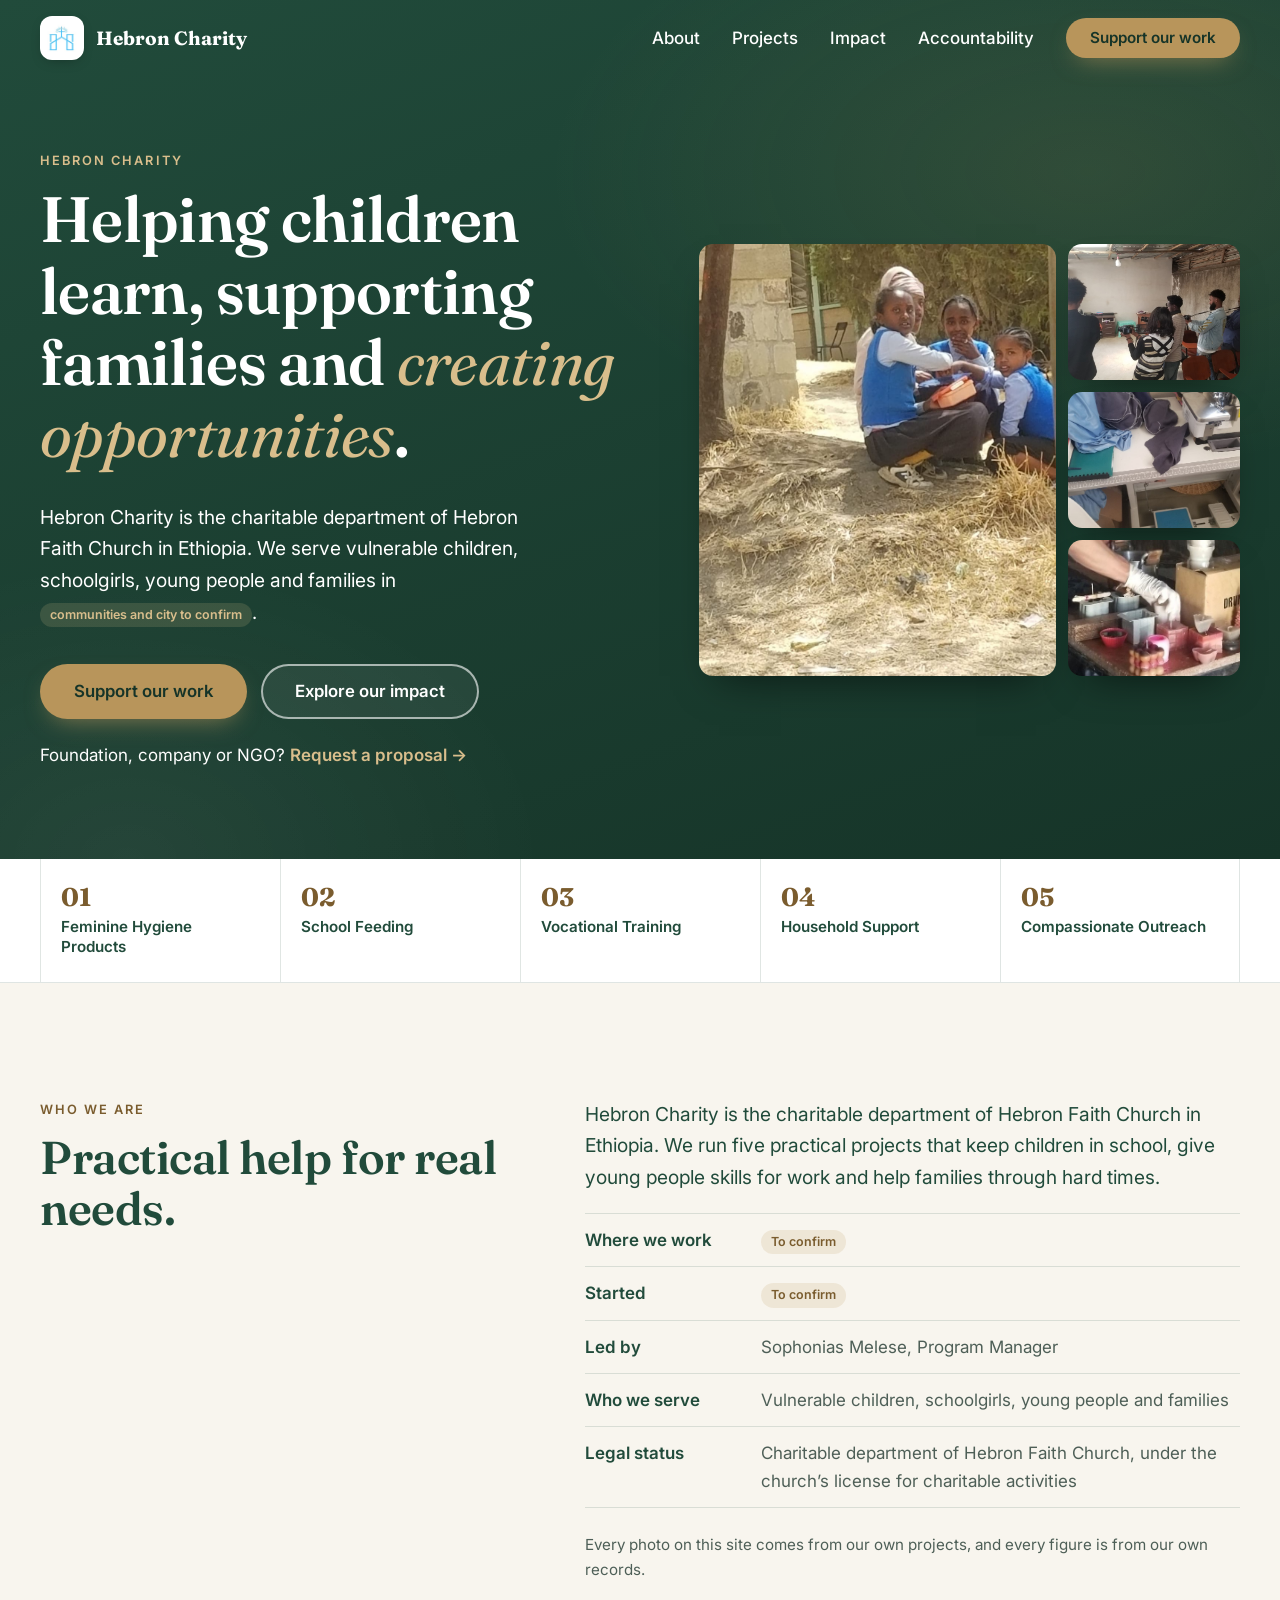
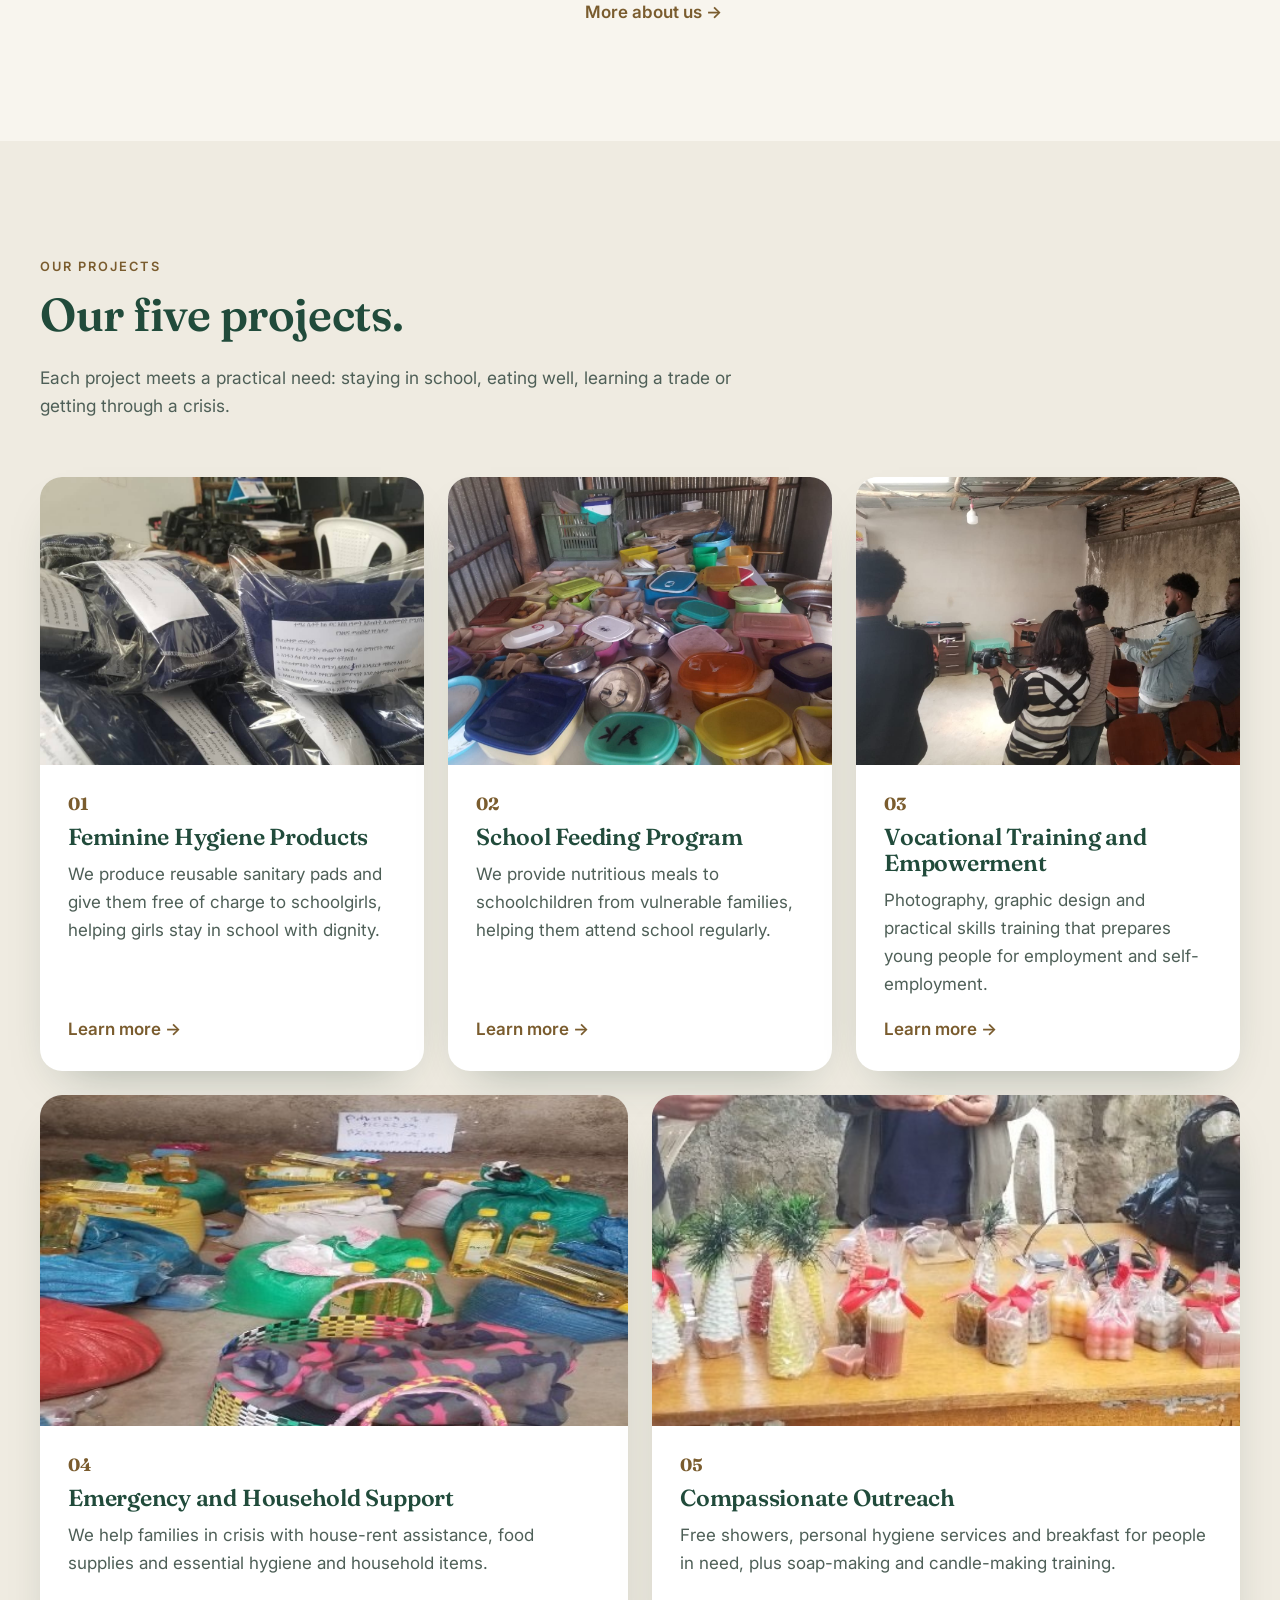
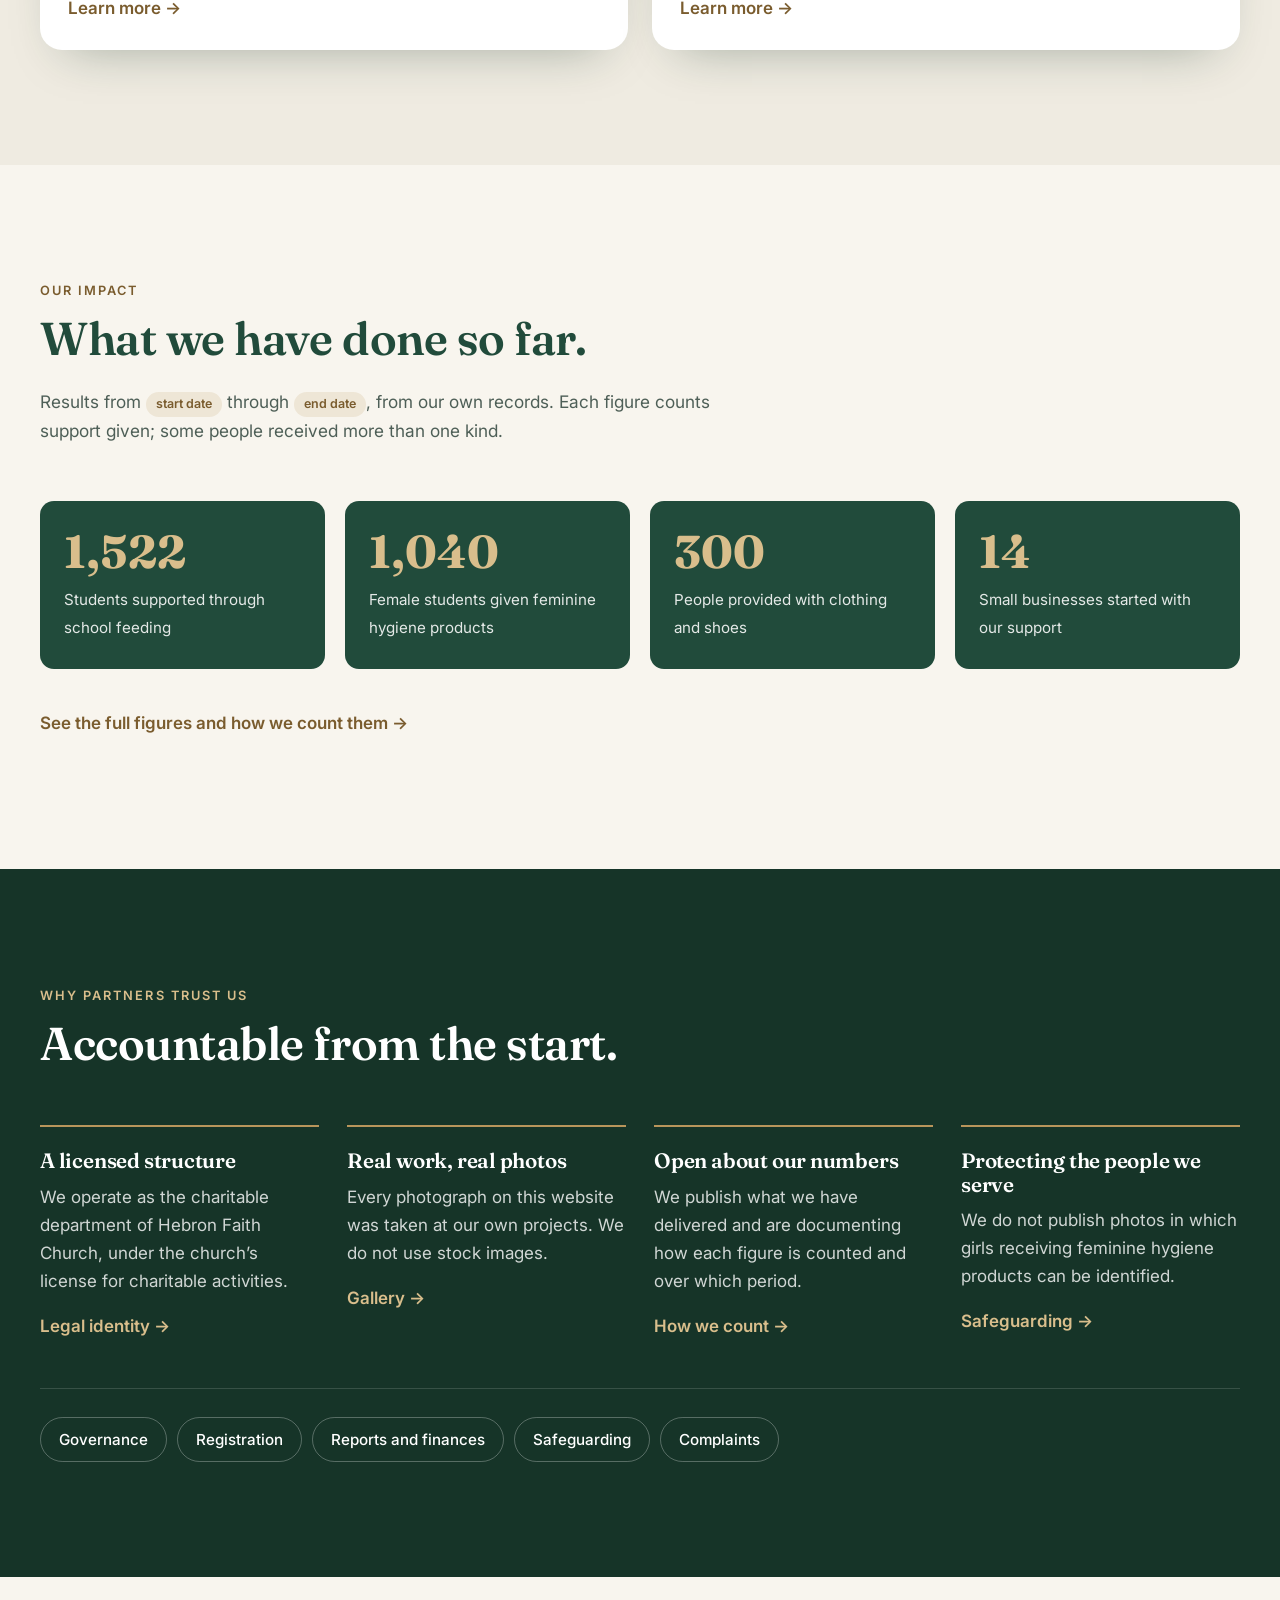
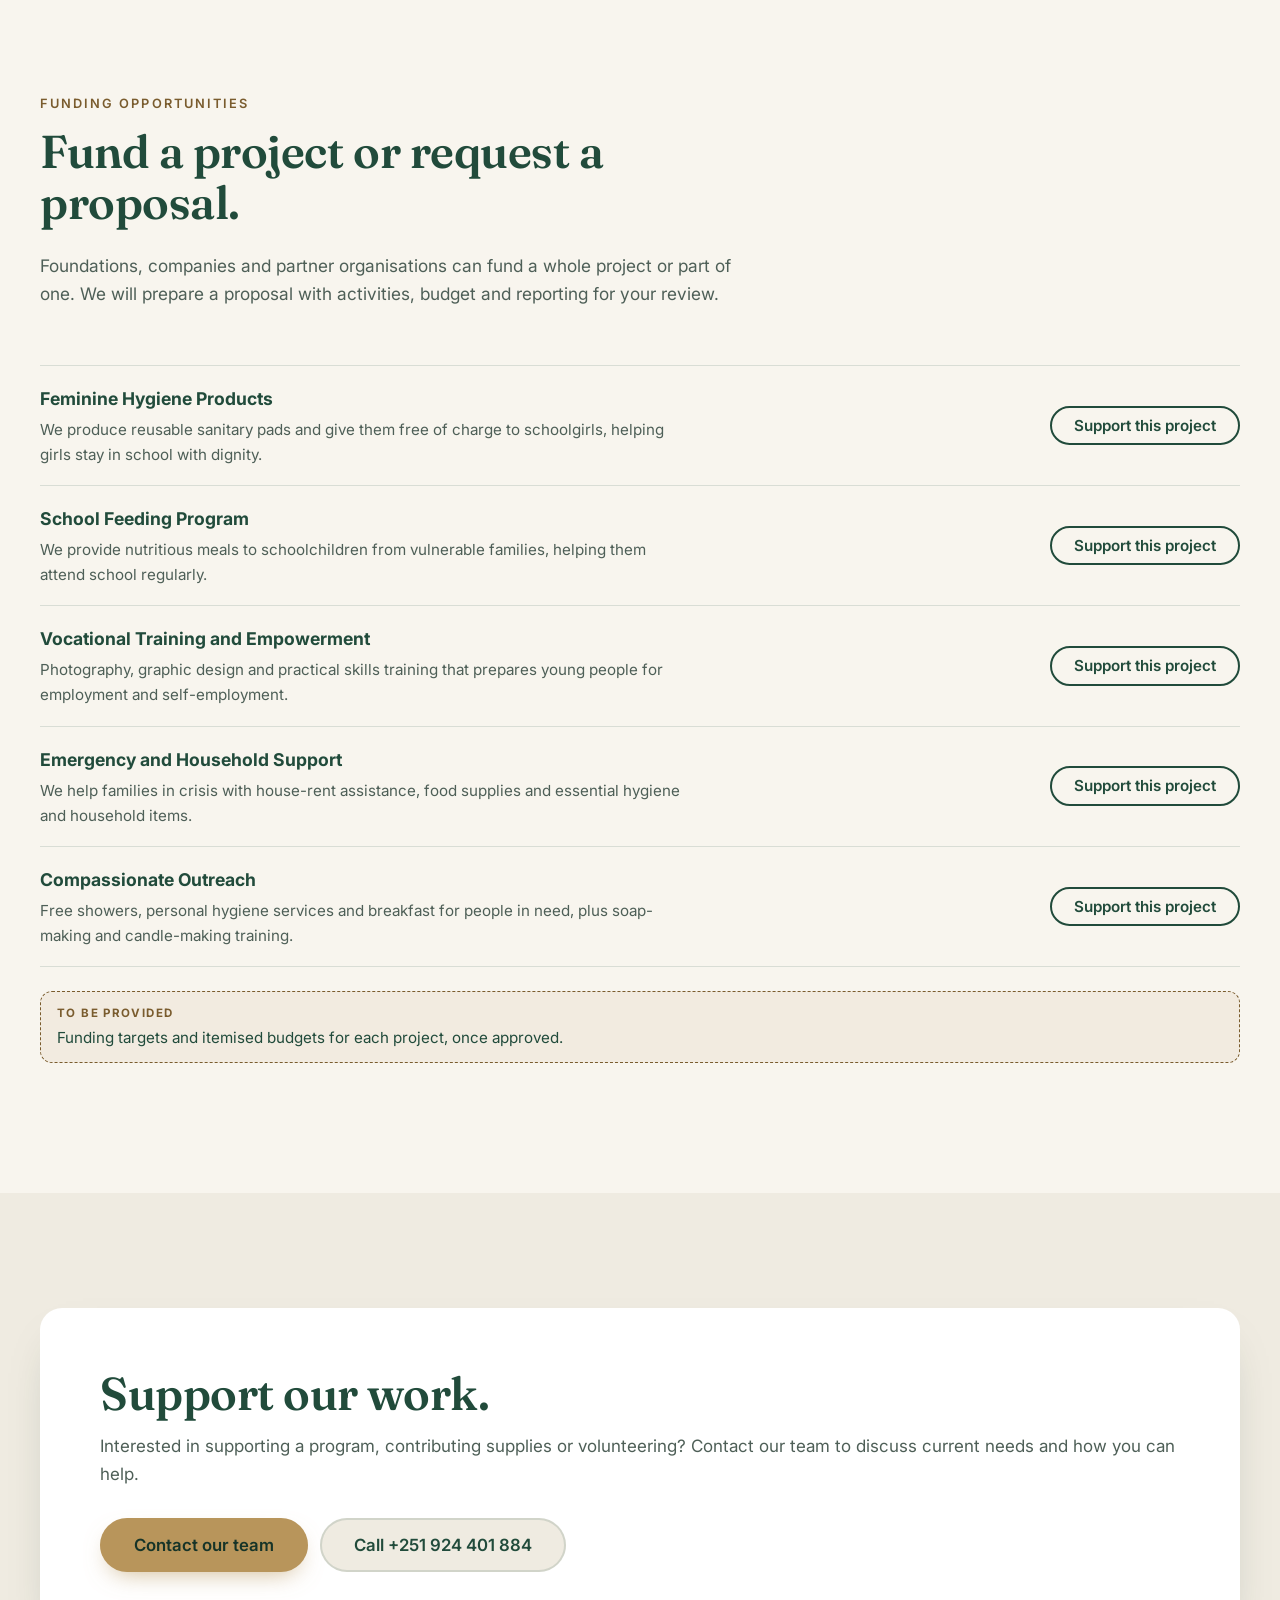
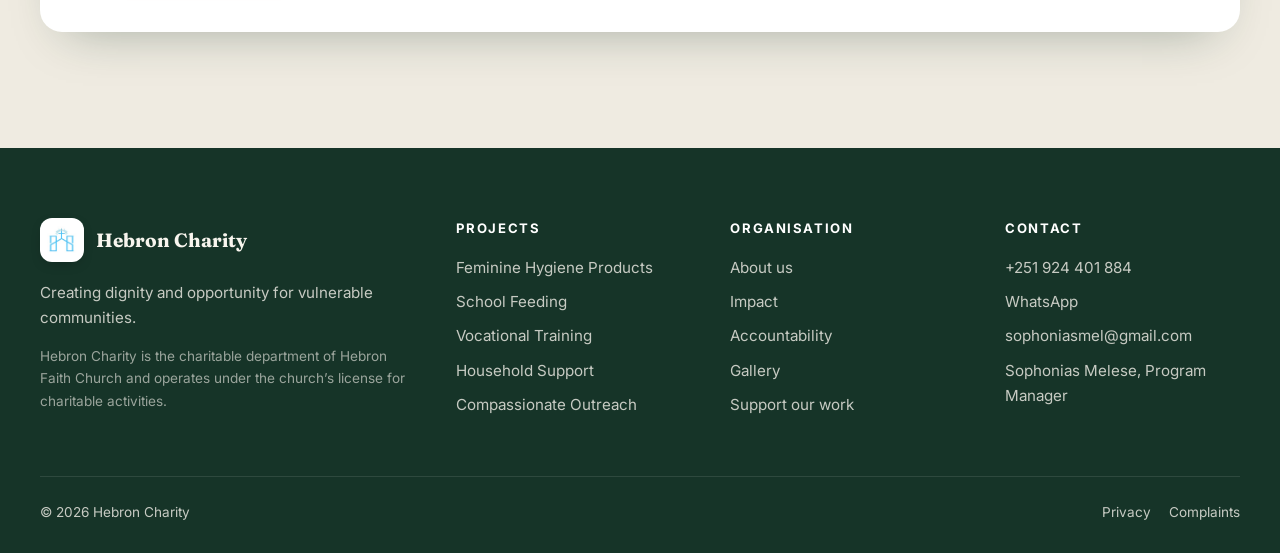
==== index.html @ dfcc63c2 "Apply reviewer feedback: support contact, clearer impact, project needs - Replace Donate with a "Sup" ====
<!doctype html>
<html lang="en">
<head>
  <meta charset="utf-8">
  <meta name="viewport" content="width=device-width, initial-scale=1">
  <title>Hebron Charity</title>
  <meta name="description" content="Hebron Charity creates dignity and opportunity for vulnerable children, schoolgirls, young people and families through feminine hygiene products, school feeding, vocational training and community support.">
  <link rel="canonical" href="https://www.hebcharty.com/">
  <meta name="theme-color" content="#214B3B">

  <meta property="og:type" content="website">
  <meta property="og:site_name" content="Hebron Charity">
  <meta property="og:title" content="Hebron Charity">
  <meta property="og:description" content="Hebron Charity creates dignity and opportunity for vulnerable children, schoolgirls, young people and families through feminine hygiene products, school feeding, vocational training and community support.">
  <meta property="og:url" content="https://www.hebcharty.com/">
  <meta property="og:image" content="https://www.hebcharty.com/images/p2-lunchboxes.jpg">
  <meta name="twitter:card" content="summary_large_image">

  <link rel="icon" href="/images/logo.png" type="image/png">
  <link rel="preconnect" href="https://fonts.googleapis.com">
  <link rel="preconnect" href="https://fonts.gstatic.com" crossorigin>
  <link href="https://fonts.googleapis.com/css2?family=Fraunces:ital,opsz,wght@0,9..144,400;0,9..144,600;0,9..144,700;1,9..144,400&family=Inter:wght@400;500;600;700&display=swap" rel="stylesheet">
  <link rel="stylesheet" href="/styles.css">
  <script type="application/ld+json">
{
  "@context": "https://schema.org",
  "@type": "NGO",
  "name": "Hebron Charity",
  "url": "https://www.hebcharty.com/",
  "logo": "https://www.hebcharty.com/images/logo.png",
  "telephone": "+251924401884",
  "parentOrganization": {
    "@type": "Organization",
    "name": "Hebron Faith Church"
  }
}
  </script>
</head>
<body>
  <a class="skip-link" href="#main">Skip to content</a>

  <!-- ============ HEADER ============ -->
  <header class="site-header" id="top">
    <div class="container nav">
      <a href="/" class="brand" aria-label="Hebron Charity home">
        <span class="brand-logo"><img src="/images/logo.png" alt="" width="30" height="28"></span>
        <span class="brand-text">Hebron Charity</span>
      </a>
      <button class="nav-toggle" aria-expanded="false" aria-controls="nav-menu" aria-label="Open menu">
        <span></span><span></span><span></span>
      </button>
      <nav id="nav-menu" class="nav-menu" aria-label="Main">
        <a href="/about">About</a>
        <a href="/#programs">Projects</a>
        <a href="/impact">Impact</a>
        <a href="/accountability">Accountability</a>
        <a href="/partner" class="btn btn-accent btn-sm">Support our work</a>
      </nav>
    </div>
  </header>

  <main id="main">
    <!-- ============ HERO ============ -->
    <section class="hero">
      <div class="container hero-grid">
        <div class="hero-text">
          <p class="eyebrow reveal">Hebron Charity</p>
          <h1 class="reveal">Helping children learn, supporting families and <em>creating opportunities</em>.</h1>
          <p class="hero-lead reveal">Hebron Charity is the charitable department of Hebron Faith Church in Ethiopia. We serve vulnerable children, schoolgirls, young people and families in <span class="tbc">communities and city to confirm</span>.</p>
          <div class="hero-actions reveal">
            <a href="/partner" class="btn btn-accent btn-lg">Support our work</a>
            <a href="/impact" class="btn btn-ghost btn-lg">Explore our impact</a>
          </div>
          <p class="hero-sub reveal">Foundation, company or NGO? <a href="/partner?type=proposal#inquiry">Request a proposal →</a></p>
        </div>
        <div class="hero-mosaic reveal">
          <img width="960" height="1280" src="/images/p2-eating-outside.jpg" alt="Schoolgirls eating their school-feeding lunch together outside" class="m1" fetchpriority="high">
          <img width="1280" height="960" src="/images/p3-camera-class.jpg" alt="Trainees in a photography class" class="m2">
          <img width="960" height="1280" src="/images/p1-sewing.jpg" alt="Reusable sanitary pads being sewn on an overlock machine" class="m3">
          <img width="386" height="479" src="/images/p5-candles.jpg" alt="Candle-making training at the outreach project" class="m4">
        </div>
      </div>
    </section>

    <!-- ============ AT A GLANCE ============ -->
    <nav class="glance" aria-label="Projects at a glance">
      <div class="container glance-grid">
        <a href="/projects/feminine-hygiene-products" class="reveal"><b>01</b><span>Feminine Hygiene Products</span></a>
        <a href="/projects/school-feeding" class="reveal"><b>02</b><span>School Feeding</span></a>
        <a href="/projects/vocational-training" class="reveal"><b>03</b><span>Vocational Training</span></a>
        <a href="/projects/household-support" class="reveal"><b>04</b><span>Household Support</span></a>
        <a href="/projects/community-outreach" class="reveal"><b>05</b><span>Compassionate Outreach</span></a>
      </div>
    </nav>

    <!-- ============ INTRO ============ -->
    <section class="section">
      <div class="container intro-grid">
        <div class="reveal">
          <p class="eyebrow">Who we are</p>
          <h2>Practical help for real needs.</h2>
        </div>
        <div class="reveal">
          <p class="lead">Hebron Charity is the charitable department of Hebron Faith Church in Ethiopia. We run five practical projects that keep children in school, give young people skills for work and help families through hard times.</p>
          <dl class="facts">
            <div><dt>Where we work</dt><dd><span class="tbc">To confirm</span></dd></div>
            <div><dt>Started</dt><dd><span class="tbc">To confirm</span></dd></div>
            <div><dt>Led by</dt><dd>Sophonias Melese, Program Manager</dd></div>
            <div><dt>Who we serve</dt><dd>Vulnerable children, schoolgirls, young people and families</dd></div>
            <div><dt>Legal status</dt><dd>Charitable department of Hebron Faith Church, under the church’s license for charitable activities</dd></div>
          </dl>
          <p class="note">Every photo on this site comes from our own projects, and every figure is from our own records.</p>
          <a class="text-link" href="/about">More about us →</a>
        </div>
      </div>
    </section>

    <!-- ============ PROGRAMS ============ -->
    <section id="programs" class="section section-tint">
      <div class="container">
        <div class="section-head reveal">
          <p class="eyebrow">Our projects</p>
          <h2>Our five projects.</h2>
          <p>Each project meets a practical need: staying in school, eating well, learning a trade or getting through a crisis.</p>
        </div>
        <div class="program-grid">
          <article class="program-card reveal">
            <a href="/projects/feminine-hygiene-products" class="program-media"><img width="1008" height="756" decoding="async" src="/images/p1-packs-closeup.jpg" alt="Packed reusable pads with instructions in Amharic" loading="lazy"></a>
            <div class="program-body">
              <span class="program-num">01</span>
              <h3><a href="/projects/feminine-hygiene-products">Feminine Hygiene Products</a></h3>
              <p>We produce reusable sanitary pads and give them free of charge to schoolgirls, helping girls stay in school with dignity.</p>
              <a class="text-link" href="/projects/feminine-hygiene-products">Learn more<span class="sr-only"> about Feminine Hygiene Products</span> →</a>
            </div>
          </article>
          <article class="program-card reveal">
            <a href="/projects/school-feeding" class="program-media"><img width="1280" height="960" decoding="async" src="/images/p2-lunchboxes.jpg" alt="Lunch boxes filled with injera ready for schoolchildren" loading="lazy"></a>
            <div class="program-body">
              <span class="program-num">02</span>
              <h3><a href="/projects/school-feeding">School Feeding Program</a></h3>
              <p>We provide nutritious meals to schoolchildren from vulnerable families, helping them attend school regularly.</p>
              <a class="text-link" href="/projects/school-feeding">Learn more<span class="sr-only"> about School Feeding Program</span> →</a>
            </div>
          </article>
          <article class="program-card reveal">
            <a href="/projects/vocational-training" class="program-media"><img width="1280" height="960" decoding="async" src="/images/p3-camera-class.jpg" alt="Trainees practising with cameras in a photography class" loading="lazy"></a>
            <div class="program-body">
              <span class="program-num">03</span>
              <h3><a href="/projects/vocational-training">Vocational Training and Empowerment</a></h3>
              <p>Photography, graphic design and practical skills training that prepares young people for employment and self-employment.</p>
              <a class="text-link" href="/projects/vocational-training">Learn more<span class="sr-only"> about Vocational Training and Empowerment</span> →</a>
            </div>
          </article>
          <article class="program-card reveal">
            <a href="/projects/household-support" class="program-media"><img width="568" height="531" decoding="async" src="/images/p4-supplies.jpg" alt="Food and household supplies laid out for families" loading="lazy"></a>
            <div class="program-body">
              <span class="program-num">04</span>
              <h3><a href="/projects/household-support">Emergency and Household Support</a></h3>
              <p>We help families in crisis with house-rent assistance, food supplies and essential hygiene and household items.</p>
              <a class="text-link" href="/projects/household-support">Learn more<span class="sr-only"> about Emergency and Household Support</span> →</a>
            </div>
          </article>
          <article class="program-card reveal">
            <a href="/projects/community-outreach" class="program-media"><img width="797" height="267" decoding="async" src="/images/p5-products.jpg" alt="Handmade soaps and candles made by trainees" loading="lazy"></a>
            <div class="program-body">
              <span class="program-num">05</span>
              <h3><a href="/projects/community-outreach">Compassionate Outreach</a></h3>
              <p>Free showers, personal hygiene services and breakfast for people in need, plus soap-making and candle-making training.</p>
              <a class="text-link" href="/projects/community-outreach">Learn more<span class="sr-only"> about Compassionate Outreach</span> →</a>
            </div>
          </article>
        </div>
      </div>
    </section>

    <!-- ============ IMPACT ============ -->
    <section id="impact" class="section">
      <div class="container">
        <div class="section-head reveal">
          <p class="eyebrow">Our impact</p>
          <h2>What we have done so far.</h2>
          <p>Results from <span class="tbc">start date</span> through <span class="tbc">end date</span>, from our own records. Each figure counts support given; some people received more than one kind.</p>
        </div>
        <div class="impact-highlights">
          <div class="stat reveal"><b>1,522</b><span>Students supported through school feeding</span></div>
          <div class="stat reveal"><b>1,040</b><span>Female students given feminine hygiene products</span></div>
          <div class="stat reveal"><b>300</b><span>People provided with clothing and shoes</span></div>
          <div class="stat reveal"><b>14</b><span>Small businesses started with our support</span></div>
        </div>
        <p class="reveal"><a class="text-link" href="/impact">See the full figures and how we count them →</a></p>
      </div>
    </section>

    <!-- ============ TRUST ============ -->
    <section class="section section-dark">
      <div class="container">
        <div class="section-head reveal">
          <p class="eyebrow">Why partners trust us</p>
          <h2>Accountable from the start.</h2>
        </div>
        <div class="trust-grid">
          <div class="trust-item reveal"><h3>A licensed structure</h3><p>We operate as the charitable department of Hebron Faith Church, under the church’s license for charitable activities.</p><a class="text-link" href="/about#legal">Legal identity →</a></div>
          <div class="trust-item reveal"><h3>Real work, real photos</h3><p>Every photograph on this website was taken at our own projects. We do not use stock images.</p><a class="text-link" href="/gallery">Gallery →</a></div>
          <div class="trust-item reveal"><h3>Open about our numbers</h3><p>We publish what we have delivered and are documenting how each figure is counted and over which period.</p><a class="text-link" href="/impact#method">How we count →</a></div>
          <div class="trust-item reveal"><h3>Protecting the people we serve</h3><p>We do not publish photos in which girls receiving feminine hygiene products can be identified.</p><a class="text-link" href="/accountability#safeguarding">Safeguarding →</a></div>
        </div>
        <nav class="cred-links reveal" aria-label="Governance and accountability">
          <a href="/about#leadership">Governance</a>
          <a href="/about#legal">Registration</a>
          <a href="/accountability#finances">Reports and finances</a>
          <a href="/accountability#safeguarding">Safeguarding</a>
          <a href="/accountability#complaints">Complaints</a>
        </nav>
      </div>
    </section>

    <!-- ============ FUNDING ============ -->
    <section id="funding" class="section">
      <div class="container">
        <div class="section-head reveal">
          <p class="eyebrow">Funding opportunities</p>
          <h2>Fund a project or request a proposal.</h2>
          <p>Foundations, companies and partner organisations can fund a whole project or part of one. We will prepare a proposal with activities, budget and reporting for your review.</p>
        </div>
        <ul class="funding-list reveal">
          <li><span><b>Feminine Hygiene Products</b><span class="funding-sum">We produce reusable sanitary pads and give them free of charge to schoolgirls, helping girls stay in school with dignity.</span></span><a class="btn btn-outline btn-sm" href="/partner?type=foundation&amp;project=feminine-hygiene-products">Support this project<span class="sr-only">: Feminine Hygiene Products</span></a></li>
          <li><span><b>School Feeding Program</b><span class="funding-sum">We provide nutritious meals to schoolchildren from vulnerable families, helping them attend school regularly.</span></span><a class="btn btn-outline btn-sm" href="/partner?type=foundation&amp;project=school-feeding">Support this project<span class="sr-only">: School Feeding Program</span></a></li>
          <li><span><b>Vocational Training and Empowerment</b><span class="funding-sum">Photography, graphic design and practical skills training that prepares young people for employment and self-employment.</span></span><a class="btn btn-outline btn-sm" href="/partner?type=foundation&amp;project=vocational-training">Support this project<span class="sr-only">: Vocational Training and Empowerment</span></a></li>
          <li><span><b>Emergency and Household Support</b><span class="funding-sum">We help families in crisis with house-rent assistance, food supplies and essential hygiene and household items.</span></span><a class="btn btn-outline btn-sm" href="/partner?type=foundation&amp;project=household-support">Support this project<span class="sr-only">: Emergency and Household Support</span></a></li>
          <li><span><b>Compassionate Outreach</b><span class="funding-sum">Free showers, personal hygiene services and breakfast for people in need, plus soap-making and candle-making training.</span></span><a class="btn btn-outline btn-sm" href="/partner?type=foundation&amp;project=community-outreach">Support this project<span class="sr-only">: Compassionate Outreach</span></a></li>
        </ul>
        <div class="todo" role="note"><b>To be provided</b><span>Funding targets and itemised budgets for each project, once approved.</span></div>
      </div>
    </section>

    <section class="section contact">
      <div class="container contact-inner reveal">
        <div>
          <h2>Support our work.</h2>
          <p>Interested in supporting a program, contributing supplies or volunteering? Contact our team to discuss current needs and how you can help.</p>
        </div>
        <div class="contact-actions">
          <a class="btn btn-accent btn-lg" href="/partner#contact">Contact our team</a>
          <a class="btn btn-ghost btn-lg" href="tel:+251924401884">Call +251 924 401 884</a>
        </div>
      </div>
    </section>
  </main>

  <!-- ============ FOOTER ============ -->
  <footer class="site-footer">
    <div class="container footer-grid">
      <div>
        <a href="/" class="brand brand-light">
          <span class="brand-logo"><img src="/images/logo.png" alt="" width="30" height="28"></span>
          <span class="brand-text">Hebron Charity</span>
        </a>
        <p>Creating dignity and opportunity for vulnerable communities.</p>
        <p class="footer-legal">Hebron Charity is the charitable department of Hebron Faith Church and operates under the church’s license for charitable activities.</p>
      </div>
      <div>
        <h4>Projects</h4>
        <a href="/projects/feminine-hygiene-products">Feminine Hygiene Products</a>
        <a href="/projects/school-feeding">School Feeding</a>
        <a href="/projects/vocational-training">Vocational Training</a>
        <a href="/projects/household-support">Household Support</a>
        <a href="/projects/community-outreach">Compassionate Outreach</a>
      </div>
      <div>
        <h4>Organisation</h4>
        <a href="/about">About us</a>
        <a href="/impact">Impact</a>
        <a href="/accountability">Accountability</a>
        <a href="/gallery">Gallery</a>
        <a href="/partner">Support our work</a>
      </div>
      <div>
        <h4>Contact</h4>
        <a href="tel:+251924401884">+251 924 401 884</a>
        <a href="https://wa.me/251924401884" target="_blank" rel="noopener">WhatsApp</a>
        <a href="mailto:sophoniasmel@gmail.com">sophoniasmel@gmail.com</a>
        <span>Sophonias Melese, Program Manager</span>
      </div>
    </div>
    <div class="container footer-bottom">
      <span>© <span id="year"></span> Hebron Charity</span>
      <span class="footer-links"><a href="/privacy">Privacy</a><a href="/accountability#complaints">Complaints</a></span>
    </div>
  </footer>

  <script src="/script.js" defer></script>
</body>
</html>
---- styles.css ----
/* =========================================================
   Hebron Charity — styles
   Edit the tokens below to rebrand the whole site.
   ========================================================= */
:root {
  --ink: #214B3B;          /* forest green — headings, text & dark sections */
  --ink-deep: #163428;
  --ink-soft: #4E5F57;
  --cream: #F8F5EE;        /* warm ivory page background */
  --tint: #EFEBE1;         /* alternate section background */
  --accent: #B8955B;       /* muted gold — buttons & fine details, use sparingly */
  --accent-dark: #7A5C2E;  /* gold for text on light backgrounds (5.7:1) */
  --accent-light: #D9BE8C; /* gold for text on dark green (5.5:1) */
  --white: #ffffff;
  --line: rgba(33, 75, 59, .14);

  --font-display: "Fraunces", Georgia, serif;
  --font-body: "Inter", system-ui, -apple-system, Segoe UI, Roboto, sans-serif;

  --radius: 14px;
  --radius-lg: 22px;
  --shadow: 0 22px 48px -26px rgba(22, 52, 40, .38);
  --container: 1200px;
}

*, *::before, *::after { box-sizing: border-box; }
html { scroll-behavior: smooth; scroll-padding-top: 84px; }
body {
  margin: 0;
  font-family: var(--font-body);
  font-size: 17px;
  line-height: 1.65;
  color: var(--ink);
  background: var(--cream);
  -webkit-font-smoothing: antialiased;
}
img { display: block; max-width: 100%; height: auto; }
a { color: inherit; }
h1, h2, h3 { font-family: var(--font-display); font-weight: 600; line-height: 1.12; margin: 0 0 .5em; letter-spacing: -.01em; }
h1 { font-size: clamp(2.3rem, 5vw, 4.1rem); }
h2 { font-size: clamp(1.9rem, 3.6vw, 2.9rem); }
h3 { font-size: clamp(1.6rem, 2.6vw, 2.2rem); }
p { margin: 0 0 1em; }

.container { width: min(100% - 32px, var(--container)); margin-inline: auto; }
.section { padding: clamp(72px, 9vw, 120px) 0; }
.section-tint { background: var(--tint); }
.section-head { max-width: 720px; margin-bottom: 56px; }
.section-head p:not(.eyebrow) { color: var(--ink-soft); font-size: 1.08rem; }
.eyebrow {
  font-size: .8rem; font-weight: 600; letter-spacing: .16em; text-transform: uppercase;
  color: var(--accent-dark); margin-bottom: 12px;
}
.hero .eyebrow { color: var(--accent-light); }

.skip-link { position: absolute; left: -999px; top: 8px; background: var(--ink); color: #fff; padding: 8px 14px; border-radius: 8px; z-index: 100; }
.skip-link:focus { left: 8px; }
:focus-visible { outline: 3px solid var(--accent-dark); outline-offset: 3px; border-radius: 6px; box-shadow: 0 0 0 6px rgba(248, 245, 238, .85); }

/* ---------- Buttons ---------- */
.btn {
  display: inline-flex; align-items: center; justify-content: center; gap: 8px;
  font: 600 1rem/1 var(--font-body); text-decoration: none; cursor: pointer;
  padding: 14px 26px; border-radius: 999px; border: 2px solid transparent;
  transition: transform .2s ease, background .2s ease, box-shadow .2s ease;
}
.btn:hover { transform: translateY(-2px); }
.btn-accent { background: var(--accent); color: var(--ink-deep); box-shadow: 0 10px 24px -10px rgba(184,149,91,.7); }
.btn-accent:hover { background: #C9A970; }
.btn-ghost { border-color: rgba(255,255,255,.6); color: #fff; background: rgba(255,255,255,.06); }
.btn-ghost:hover { background: rgba(255,255,255,.16); }
.btn-sm { padding: 10px 22px; font-size: .95rem; }
.btn-lg { padding: 17px 32px; font-size: 1.05rem; }

/* ---------- Header ---------- */
.site-header { position: fixed; inset: 0 0 auto; z-index: 50; padding: 16px 0; transition: background .3s, box-shadow .3s, padding .3s; }
.site-header.scrolled { background: rgba(248, 245, 238, .95); backdrop-filter: blur(14px); box-shadow: 0 1px 0 var(--line); padding: 10px 0; }
.nav { display: flex; align-items: center; justify-content: space-between; }
.brand { display: flex; align-items: center; gap: 12px; text-decoration: none; color: #fff; }
.brand-logo { width: 44px; height: 44px; border-radius: 12px; background: #fff; display: grid; place-items: center; flex-shrink: 0; box-shadow: 0 4px 14px -6px rgba(0,0,0,.4); }
.brand-text { font-family: var(--font-display); font-weight: 700; font-size: 1.2rem; line-height: 1.05; }
.brand-text small { display: block; font-family: var(--font-body); font-weight: 500; font-size: .72rem; letter-spacing: .1em; text-transform: uppercase; opacity: .8; margin-top: 3px; }
.site-header.scrolled .brand { color: var(--ink); }
.brand-light { color: var(--cream); }
.nav-menu { display: flex; align-items: center; gap: 32px; }
.nav-menu a:not(.btn) { color: #fff; text-decoration: none; font-weight: 500; position: relative; }
.nav-menu a:not(.btn)::after { content: ""; position: absolute; left: 0; bottom: -4px; width: 0; height: 2px; background: var(--accent); transition: width .25s; }
.nav-menu a:not(.btn):hover::after { width: 100%; }
.site-header.scrolled .nav-menu a:not(.btn) { color: var(--ink); }
.nav-toggle { display: none; background: none; border: 0; width: 44px; height: 44px; cursor: pointer; padding: 10px; }
.nav-toggle span { display: block; height: 2px; background: #fff; margin: 6px 0; border-radius: 2px; transition: transform .3s, opacity .3s; }
.site-header.scrolled .nav-toggle span { background: var(--ink); }

/* ---------- Hero ---------- */
.hero {
  position: relative; color: #fff; overflow: hidden;
  background:
    radial-gradient(900px 500px at 85% 20%, rgba(184,149,91,.13), transparent 60%),
    radial-gradient(700px 500px at 10% 100%, rgba(255,255,255,.05), transparent 60%),
    linear-gradient(160deg, var(--ink) 0%, var(--ink-deep) 100%);
  padding: 150px 0 90px;
}
.hero-grid { display: grid; grid-template-columns: 1.1fr 1fr; gap: clamp(36px, 5vw, 70px); align-items: center; }
.hero h1 em { font-style: italic; font-weight: 400; color: var(--accent-light); }
.hero-lead { margin: 22px 0 0; font-size: clamp(1.05rem, 1.5vw, 1.2rem); opacity: .88; max-width: 520px; }
.hero-actions { display: flex; flex-wrap: wrap; gap: 14px; margin-top: 36px; }
.hero-mosaic { display: grid; grid-template-columns: repeat(6, 1fr); grid-template-rows: repeat(6, 62px); gap: 12px; }
.hero-mosaic img { width: 100%; height: 100%; object-fit: cover; border-radius: var(--radius); box-shadow: 0 20px 40px -20px rgba(0,0,0,.6); }
.m1 { grid-column: 1 / 5; grid-row: 1 / 7; object-position: 50% 35%; }
.m2 { grid-column: 5 / 7; grid-row: 1 / 3; }
.m3 { grid-column: 5 / 7; grid-row: 3 / 5; }
.m4 { grid-column: 5 / 7; grid-row: 5 / 7; }

/* ---------- At a glance ---------- */
.glance { background: var(--white); border-bottom: 1px solid var(--line); }
.glance-grid { display: grid; grid-template-columns: repeat(5, 1fr); }
.glance a { display: flex; flex-direction: column; gap: 6px; padding: 26px 20px; text-decoration: none; border-left: 1px solid var(--line); transition: background .2s; }
.glance a:last-child { border-right: 1px solid var(--line); }
.glance a:hover { background: var(--tint); }
.glance b { font-family: var(--font-display); font-size: 1.6rem; color: var(--accent-dark); line-height: 1; }
.glance span { font-weight: 600; font-size: .95rem; line-height: 1.3; }

/* ---------- Projects ---------- */
.checklist { list-style: none; padding: 0; margin: 0; }
.checklist li { padding-left: 34px; position: relative; margin-bottom: 11px; color: var(--ink-soft); }
.checklist li::before {
  content: ""; position: absolute; left: 0; top: 3px; width: 22px; height: 22px; border-radius: 50%;
  background: var(--accent) url("data:image/svg+xml,%3Csvg xmlns='http://www.w3.org/2000/svg' viewBox='0 0 24 24' fill='none' stroke='%23163428' stroke-width='3' stroke-linecap='round' stroke-linejoin='round'%3E%3Cpath d='M5 12l5 5L20 7'/%3E%3C/svg%3E") center/13px no-repeat;
}

/* ---------- Gallery ---------- */
.gallery { display: grid; grid-template-columns: repeat(4, 1fr); gap: 14px; }
.gallery figure { position: relative; margin: 0; border-radius: var(--radius); overflow: hidden; aspect-ratio: 1; cursor: zoom-in; }
.gallery figure.hidden { display: none; }
.gallery img { width: 100%; height: 100%; object-fit: cover; transition: transform .7s ease; }
.gallery figure:hover img { transform: scale(1.07); }
.gallery figcaption { position: absolute; left: 10px; bottom: 10px; background: rgba(22, 52, 40, .82); color: #fff; font-size: .72rem; font-weight: 600; letter-spacing: .04em; padding: 5px 10px; border-radius: 999px; pointer-events: none; }
.gallery-filters { display: flex; flex-wrap: wrap; gap: 8px; margin-bottom: 28px; }
.gallery-filters button { border: 1.5px solid var(--line); background: var(--white); color: var(--ink); font: 600 .9rem var(--font-body); padding: 9px 18px; border-radius: 999px; cursor: pointer; transition: background .2s, border-color .2s, color .2s; }
.gallery-filters button:hover { border-color: var(--accent); }
.gallery-filters button.active { background: var(--ink); border-color: var(--ink); color: #fff; }

/* ---------- Lightbox ---------- */
.lightbox { position: fixed; inset: 0; z-index: 95; background: rgba(12, 30, 22, .93); display: grid; place-items: center; padding: 24px; opacity: 0; pointer-events: none; transition: opacity .25s; }
.lightbox.open { opacity: 1; pointer-events: auto; }
.lightbox img { max-width: min(92vw, 900px); max-height: 82vh; width: auto; border-radius: 12px; box-shadow: 0 30px 80px rgba(0,0,0,.5); }
.lightbox button { position: absolute; top: 18px; right: 18px; width: 46px; height: 46px; border-radius: 50%; border: 0; background: rgba(255,255,255,.12); color: #fff; font-size: 1.6rem; cursor: pointer; }

/* ---------- Impact ---------- */
.impact-highlights { display: grid; grid-template-columns: repeat(4, 1fr); gap: 20px; margin-bottom: 40px; }
.stat { background: var(--ink); color: #fff; border-radius: var(--radius); padding: 28px 24px; }
.stat b { display: block; font-family: var(--font-display); font-size: clamp(2.2rem, 3.6vw, 3rem); line-height: 1; color: var(--accent-light); margin-bottom: 10px; }
.stat span { font-size: .95rem; line-height: 1.4; opacity: .88; }
.period { font-weight: 600; margin: 0 0 12px; }
.area-intro { margin: 72px 0 24px; }
.area-intro p.draft-label { font-size: .78rem; color: var(--accent-dark); }
.area-map .method-table { min-width: 640px; }
.area-map .method-table td:nth-child(2) { font-family: var(--font-body); font-weight: 400; }
.area-map + .todo { margin: 16px 0 48px; }
.impact-grid { display: grid; grid-template-columns: repeat(2, 1fr); gap: 24px; }
.impact-card { background: var(--white); border-radius: var(--radius-lg); padding: 30px 32px; box-shadow: var(--shadow); }
.impact-card-head { border-bottom: 1px solid var(--line); padding-bottom: 18px; margin-bottom: 8px; }
.impact-card-head .eyebrow { margin-bottom: 6px; }
.impact-card h3 { margin: 0 0 6px; }
.impact-total { margin: 0; color: var(--ink-soft); }
.impact-total b { color: var(--accent-dark); font-size: 1.1rem; }
.impact-list { list-style: none; margin: 0; padding: 0; }
.impact-list li { display: flex; justify-content: space-between; align-items: baseline; gap: 16px; padding: 12px 0; border-bottom: 1px solid var(--line); }
.impact-list li:last-child { border-bottom: 0; }
.impact-list span { color: var(--ink-soft); }
.impact-list b { font-family: var(--font-display); font-size: 1.25rem; color: var(--ink); font-variant-numeric: tabular-nums; }

/* ---------- Contact ---------- */
.contact { background: var(--tint); }
.contact-inner { display: flex; flex-wrap: wrap; align-items: center; justify-content: space-between; gap: 30px; background: var(--white); border-radius: var(--radius-lg); padding: clamp(32px, 5vw, 60px); box-shadow: var(--shadow); }
.contact-inner h2 { margin-bottom: .25em; max-width: 620px; }
.contact-inner p { color: var(--ink-soft); margin: 0; }
.contact-actions { display: flex; flex-wrap: wrap; gap: 12px; }
.contact .btn-ghost { color: var(--ink); border-color: var(--line); background: var(--tint); }

/* ---------- Footer ---------- */
.site-footer { background: var(--ink-deep); color: rgba(248,245,238,.78); padding: 70px 0 30px; font-size: .95rem; }
.footer-grid { display: grid; grid-template-columns: 1.6fr 1fr 1fr 1fr; gap: 40px; }
.footer-grid h4 { color: #fff; font-size: .82rem; letter-spacing: .12em; text-transform: uppercase; margin: 0 0 16px; }
.footer-grid a:not(.brand), .footer-grid span:not(.brand-logo):not(.brand-text) { display: block; text-decoration: none; margin-bottom: 9px; }
.footer-grid a:not(.brand):hover { color: var(--accent-light); }
.footer-grid .brand { margin-bottom: 18px; }
.footer-legal { font-size: .85rem; opacity: .75; max-width: 380px; }
.footer-links a { margin-left: 18px; text-decoration: none; }
.footer-links a:hover { color: var(--accent-light); }
.footer-bottom { display: flex; justify-content: space-between; flex-wrap: wrap; gap: 10px; border-top: 1px solid rgba(255,255,255,.1); margin-top: 50px; padding-top: 24px; font-size: .85rem; }

/* ---------- Shared bits ---------- */
.sr-only { position: absolute; width: 1px; height: 1px; padding: 0; margin: -1px; overflow: hidden; clip: rect(0 0 0 0); white-space: nowrap; border: 0; }
.lead { font-size: 1.2rem; }
.note { color: var(--ink-soft); font-size: .95rem; margin-top: 24px; }
.narrow { max-width: 760px; }
.text-link { color: var(--accent-dark); font-weight: 600; text-decoration: none; }
.text-link:hover { text-decoration: underline; }
.btn-outline { border-color: var(--ink); color: var(--ink); background: transparent; }
.btn-outline:hover { background: var(--tint); }
.nav-menu a[aria-current="page"]:not(.btn)::after { width: 100%; }
.section-dark { background: var(--ink-deep); color: #fff; }
.section-dark .eyebrow { color: var(--accent-light); }
.two-col { display: grid; grid-template-columns: 1fr 1fr; gap: clamp(36px, 6vw, 80px); }
.plain-list { list-style: none; margin: 0; padding: 0; }
.plain-list li { padding: 8px 0; border-bottom: 1px solid var(--line); }
.plain-list li:last-child { border-bottom: 0; }
.plain-list a { text-decoration: none; }
.plain-list a:hover { color: var(--accent-dark); }
.link-list { margin-bottom: 24px; }

/* Content the organisation still needs to supply */
.todo { border: 1.5px dashed var(--accent-dark); background: rgba(184, 149, 91, .09); border-radius: 12px; padding: 12px 16px; margin: 0 0 1em; font-size: .95rem; }
.todo b { display: block; font-size: .72rem; letter-spacing: .12em; text-transform: uppercase; color: var(--accent-dark); margin-bottom: 2px; }
.tbc, .draft-label { display: inline-block; font-size: .78rem; font-weight: 600; color: var(--accent-dark); background: rgba(184, 149, 91, .16); padding: 2px 10px; border-radius: 999px; }
.draft-label { margin-bottom: 8px; }
.hero .tbc, .page-hero .tbc { color: var(--accent-light); background: rgba(217, 190, 140, .16); }
.intro-grid .facts { margin-bottom: 8px; }
.intro-grid .facts div { grid-template-columns: 160px 1fr; }

/* ---------- Page hero (inner pages) ---------- */
.page-hero {
  color: #fff;
  background:
    radial-gradient(900px 500px at 85% 0%, rgba(184,149,91,.12), transparent 60%),
    linear-gradient(160deg, var(--ink) 0%, var(--ink-deep) 100%);
  padding: 150px 0 72px;
}
.page-hero h1 { max-width: 820px; }
.page-hero .eyebrow { color: var(--accent-light); }
.page-hero .hero-lead { max-width: 680px; margin-top: 0; }
.breadcrumbs ol { list-style: none; display: flex; flex-wrap: wrap; gap: 8px; padding: 0; margin: 0 0 22px; font-size: .9rem; opacity: .8; }
.breadcrumbs li + li::before { content: "/"; margin-right: 8px; }
.breadcrumbs a { color: #fff; }

/* ---------- Home ---------- */
.intro-grid { display: grid; grid-template-columns: 1fr 1.4fr; gap: clamp(36px, 6vw, 80px); }
.program-grid { display: grid; grid-template-columns: repeat(6, 1fr); gap: 24px; }
.program-card { grid-column: span 2; }
.program-card:nth-child(n+4) { grid-column: span 3; }
.program-card:nth-child(n+4) .program-media img { aspect-ratio: 16/9; }
.program-card { background: var(--white); border-radius: var(--radius-lg); overflow: hidden; box-shadow: var(--shadow); display: flex; flex-direction: column; }
.program-media img { width: 100%; aspect-ratio: 4/3; object-fit: cover; transition: transform .6s ease; }
.program-media { overflow: hidden; }
.program-card:hover .program-media img { transform: scale(1.05); }
.program-body { padding: 24px 28px 28px; display: flex; flex-direction: column; flex: 1; }
.program-body p { color: var(--ink-soft); flex: 1; }
.program-num { font-family: var(--font-display); font-weight: 700; color: var(--accent-dark); font-size: 1.1rem; }
.program-card h3 { font-size: 1.45rem; margin: 6px 0 10px; }
.program-card h3 a { text-decoration: none; }
.hero-sub { margin: 22px 0 0; opacity: .88; }
.hero-sub a { color: var(--accent-light); font-weight: 600; text-decoration: none; }
.hero-sub a:hover { text-decoration: underline; }
.cred-links { display: flex; flex-wrap: wrap; gap: 10px; margin-top: 48px; padding-top: 28px; border-top: 1px solid rgba(255,255,255,.14); }
.cred-links a { color: #fff; text-decoration: none; font-weight: 500; font-size: .95rem; padding: 9px 18px; border: 1px solid rgba(255,255,255,.28); border-radius: 999px; }
.cred-links a:hover { border-color: var(--accent-light); color: var(--accent-light); }
.trust-grid { display: grid; grid-template-columns: repeat(4, 1fr); gap: 28px; }
.trust-item { border-top: 2px solid var(--accent); padding-top: 22px; }
.trust-item h3 { font-size: 1.3rem; }
.trust-item p { opacity: .8; }
.section-dark .text-link { color: var(--accent-light); }
.funding-list { list-style: none; margin: 0; padding: 0; border-top: 1px solid var(--line); }
.funding-list li { display: flex; justify-content: space-between; align-items: center; gap: 24px; padding: 18px 0; border-bottom: 1px solid var(--line); }
.funding-list b { display: block; font-size: 1.1rem; margin-bottom: 4px; }
.funding-sum { display: block; color: var(--ink-soft); font-size: .95rem; max-width: 640px; }
.funding-list + .todo { margin-top: 24px; }
.funding-list .btn { flex-shrink: 0; }

/* ---------- Article pages ---------- */
.article-grid { display: grid; grid-template-columns: minmax(0, 1fr) 320px; gap: clamp(36px, 5vw, 64px); align-items: start; }
.article h2 { font-size: clamp(1.5rem, 2.4vw, 1.9rem); margin-top: 1.8em; }
.article > h2:first-child, .article-cover + h2 { margin-top: 0; }
.article-cover { width: 100%; aspect-ratio: 16/9; object-fit: cover; border-radius: var(--radius-lg); box-shadow: var(--shadow); margin-bottom: 48px; cursor: zoom-in; }
.article-aside { position: sticky; top: 100px; display: grid; gap: 20px; }
.aside-card { background: var(--white); border-radius: var(--radius); padding: 26px; box-shadow: var(--shadow); display: flex; flex-direction: column; gap: 12px; }
.aside-card p { margin: 0; color: var(--ink-soft); }
.aside-card .btn { width: 100%; }
.aside-small { font-size: .9rem; }
.h4 { font-size: 1.25rem; margin: 0; }
.stat-row { display: grid; grid-template-columns: repeat(auto-fit, minmax(200px, 1fr)); gap: 16px; margin-bottom: 16px; }
.stat-sm b { font-size: 2.2rem; }
.flag { border-left: 3px solid var(--accent); padding-left: 14px; color: var(--ink-soft); }
.photo-strip { display: grid; grid-template-columns: repeat(auto-fill, minmax(180px, 1fr)); gap: 12px; }
.photo-strip img { width: 100%; aspect-ratio: 4/3; object-fit: cover; border-radius: 12px; cursor: zoom-in; }
.next-project .eyebrow { margin-bottom: 4px; }
.next-link { font-family: var(--font-display); font-weight: 600; font-size: clamp(1.6rem, 3vw, 2.4rem); text-decoration: none; }
.next-link:hover { color: var(--accent-dark); }
.facts { margin: 0; border-top: 1px solid var(--line); }
.facts div { display: grid; grid-template-columns: 240px 1fr; gap: 16px; padding: 12px 0; border-bottom: 1px solid var(--line); }
.facts dt { font-weight: 600; }
.facts dd { margin: 0; color: var(--ink-soft); }

/* ---------- Impact methodology table ---------- */
.table-wrap { overflow-x: auto; background: var(--white); border-radius: var(--radius); box-shadow: var(--shadow); }
.method-table { width: 100%; min-width: 820px; border-collapse: collapse; font-size: .92rem; }
.method-table th, .method-table td { padding: 12px 16px; text-align: left; vertical-align: top; border-bottom: 1px solid var(--line); }
.method-table thead th { background: var(--ink); color: #fff; font-size: .78rem; letter-spacing: .08em; text-transform: uppercase; }
.method-table tbody th { font-weight: 600; }
.method-table td:nth-child(2) { font-family: var(--font-display); font-weight: 600; font-variant-numeric: tabular-nums; }

.budget { margin-bottom: 20px; }
.budget .method-table { min-width: 560px; }
.budget .method-table td:nth-child(2) { font-family: var(--font-body); font-weight: 400; }
.budget .num { text-align: right; font-variant-numeric: tabular-nums; }
.budget tfoot th, .budget tfoot td { font-weight: 700; border-bottom: 0; background: var(--tint); }
.needs-stats .stat b { font-size: 1.9rem; }
/* ---------- Partner page and form ---------- */
.path-grid { display: grid; grid-template-columns: repeat(auto-fit, minmax(210px, 1fr)); gap: 20px; }
.path-card { background: var(--white); border-radius: var(--radius); padding: 26px; box-shadow: var(--shadow); }
.path-card h3 { font-size: 1.3rem; }
.path-card p { color: var(--ink-soft); }
.form-grid { display: grid; grid-template-columns: 1fr 1.4fr; gap: clamp(36px, 5vw, 64px); align-items: start; }
.form { background: var(--white); border-radius: var(--radius-lg); padding: clamp(24px, 4vw, 40px); box-shadow: var(--shadow); }
.field { margin-bottom: 18px; }
.field label { display: block; font-weight: 600; font-size: .95rem; margin-bottom: 6px; }
.optional { font-weight: 400; color: var(--ink-soft); }
.field input, .field select, .field textarea { width: 100%; font: inherit; font-size: 1rem; color: var(--ink); background: var(--white); padding: 12px 14px; border: 1.5px solid rgba(33, 75, 59, .32); border-radius: 10px; }
.field textarea { resize: vertical; }
.field input:focus, .field select:focus, .field textarea:focus { border-color: var(--accent-dark); }
.field [aria-invalid="true"] { border-color: #b42318; }
.field-error { color: #b42318; font-size: .88rem; margin: 6px 0 0; }
.field-error:empty { display: none; }
.field-row { display: grid; grid-template-columns: 1fr 1fr; gap: 16px; }
.form-error-summary { border: 2px solid #b42318; border-radius: 12px; padding: 14px 18px; margin-bottom: 22px; }
.form-error-summary h3 { font: 700 1.05rem var(--font-body); margin-bottom: 6px; }
.form-error-summary ul { margin: 0; padding-left: 20px; }
.form-error-summary a { color: #b42318; }
.form-required { font-size: .85rem; color: var(--ink-soft); }
.form-ready { margin-top: 24px; padding: 22px; border-radius: 12px; background: var(--tint); }
.form-ready h3 { font-size: 1.3rem; }
.form-ready-actions { display: flex; flex-wrap: wrap; gap: 10px; }
.copy-status { margin: 10px 0 0; font-size: .9rem; color: var(--ink-soft); }
.copy-status:empty { display: none; }

/* ---------- Reveal on scroll ---------- */
.reveal { opacity: 0; transform: translateY(26px); transition: opacity .85s ease, transform .85s cubic-bezier(.2,.8,.2,1); }
.reveal.in { opacity: 1; transform: none; }

/* ---------- Responsive ---------- */
@media (max-width: 980px) {
  .impact-highlights { grid-template-columns: 1fr 1fr; }
  .glance-grid { grid-template-columns: repeat(3, 1fr); }
  .glance a { border-bottom: 1px solid var(--line); }
  .footer-grid { grid-template-columns: 1fr 1fr; }
}
@media (max-width: 860px) {
  .impact-grid { grid-template-columns: 1fr; }
  .nav-toggle { display: block; position: relative; z-index: 60; }
  .nav-menu {
    position: fixed; inset: 0; flex-direction: column; justify-content: center; gap: 28px;
    background: var(--ink); transform: translateX(100%); transition: transform .4s ease;
  }
  .nav-menu a:not(.btn), .site-header.scrolled .nav-menu a:not(.btn) { color: #fff; font-size: 1.45rem; font-family: var(--font-display); }
  .nav-open .nav-menu { transform: none; }
  .nav-open .brand { position: relative; z-index: 60; color: #fff; }
  .nav-open .nav-toggle span { background: #fff; }
  .nav-open .nav-toggle span:nth-child(1) { transform: translateY(8px) rotate(45deg); }
  .nav-open .nav-toggle span:nth-child(2) { opacity: 0; }
  .nav-open .nav-toggle span:nth-child(3) { transform: translateY(-8px) rotate(-45deg); }
  .hero { padding: 120px 0 70px; }
  .hero-grid { grid-template-columns: 1fr; }
  .hero-mosaic { grid-template-rows: repeat(6, 48px); }
  .gallery { grid-template-columns: repeat(2, 1fr); }
}
@media (max-width: 600px) {
  .impact-card { padding: 24px 20px; }
  .stat { padding: 22px 18px; }
  body { font-size: 16px; }
  .brand-text { font-size: 1.05rem; }
  .brand-text small { font-size: .62rem; }
  .brand-logo { width: 38px; height: 38px; }
  .glance-grid { grid-template-columns: 1fr 1fr; }
  .glance a { padding: 18px 16px; }
  .hero-actions .btn, .contact-actions .btn { flex: 1 1 100%; }
  .footer-grid { grid-template-columns: 1fr; }
}
@media (max-width: 980px) {
  .trust-grid { grid-template-columns: 1fr 1fr; }
  .program-grid { grid-template-columns: 1fr 1fr; }
  .program-card, .program-card:nth-child(n+4) { grid-column: auto; }
  .program-card:nth-child(n+4) .program-media img { aspect-ratio: 4/3; }
  .program-card:last-child { grid-column: 1 / -1; }
  .article-grid, .form-grid, .two-col, .intro-grid { grid-template-columns: 1fr; }
  .article-aside { position: static; }
}
@media (max-width: 860px) {
  .page-hero { padding: 120px 0 56px; }
}
@media (max-width: 600px) {
  .program-grid, .trust-grid, .field-row { grid-template-columns: 1fr; }
  .program-card:last-child { grid-column: auto; }
  .facts div, .intro-grid .facts div { grid-template-columns: 1fr; gap: 2px; }
  .funding-list li { flex-direction: column; align-items: stretch; }
  .footer-links a { margin: 0 18px 0 0; }
}
@media (prefers-reduced-motion: reduce) {
  html { scroll-behavior: auto; }
  *, *::before, *::after { animation: none !important; transition: none !important; }
  .reveal { opacity: 1; transform: none; }
}
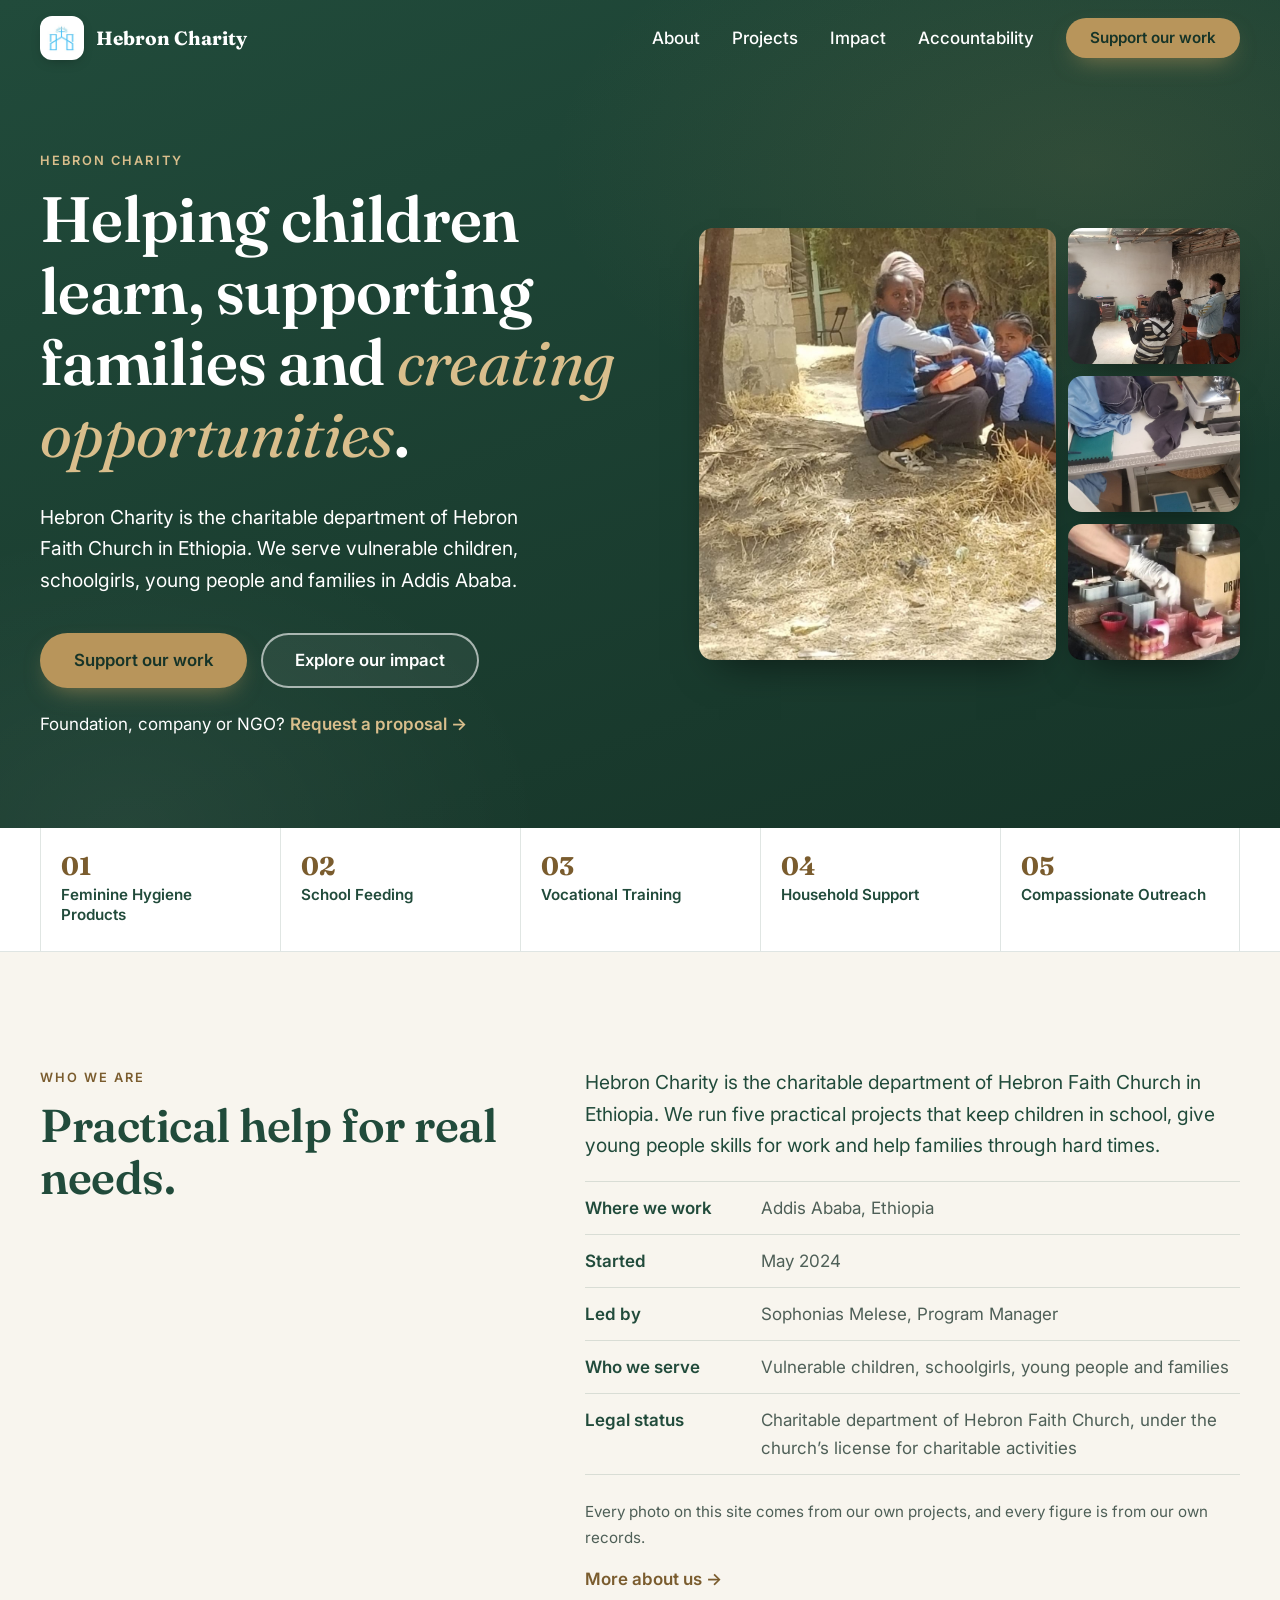
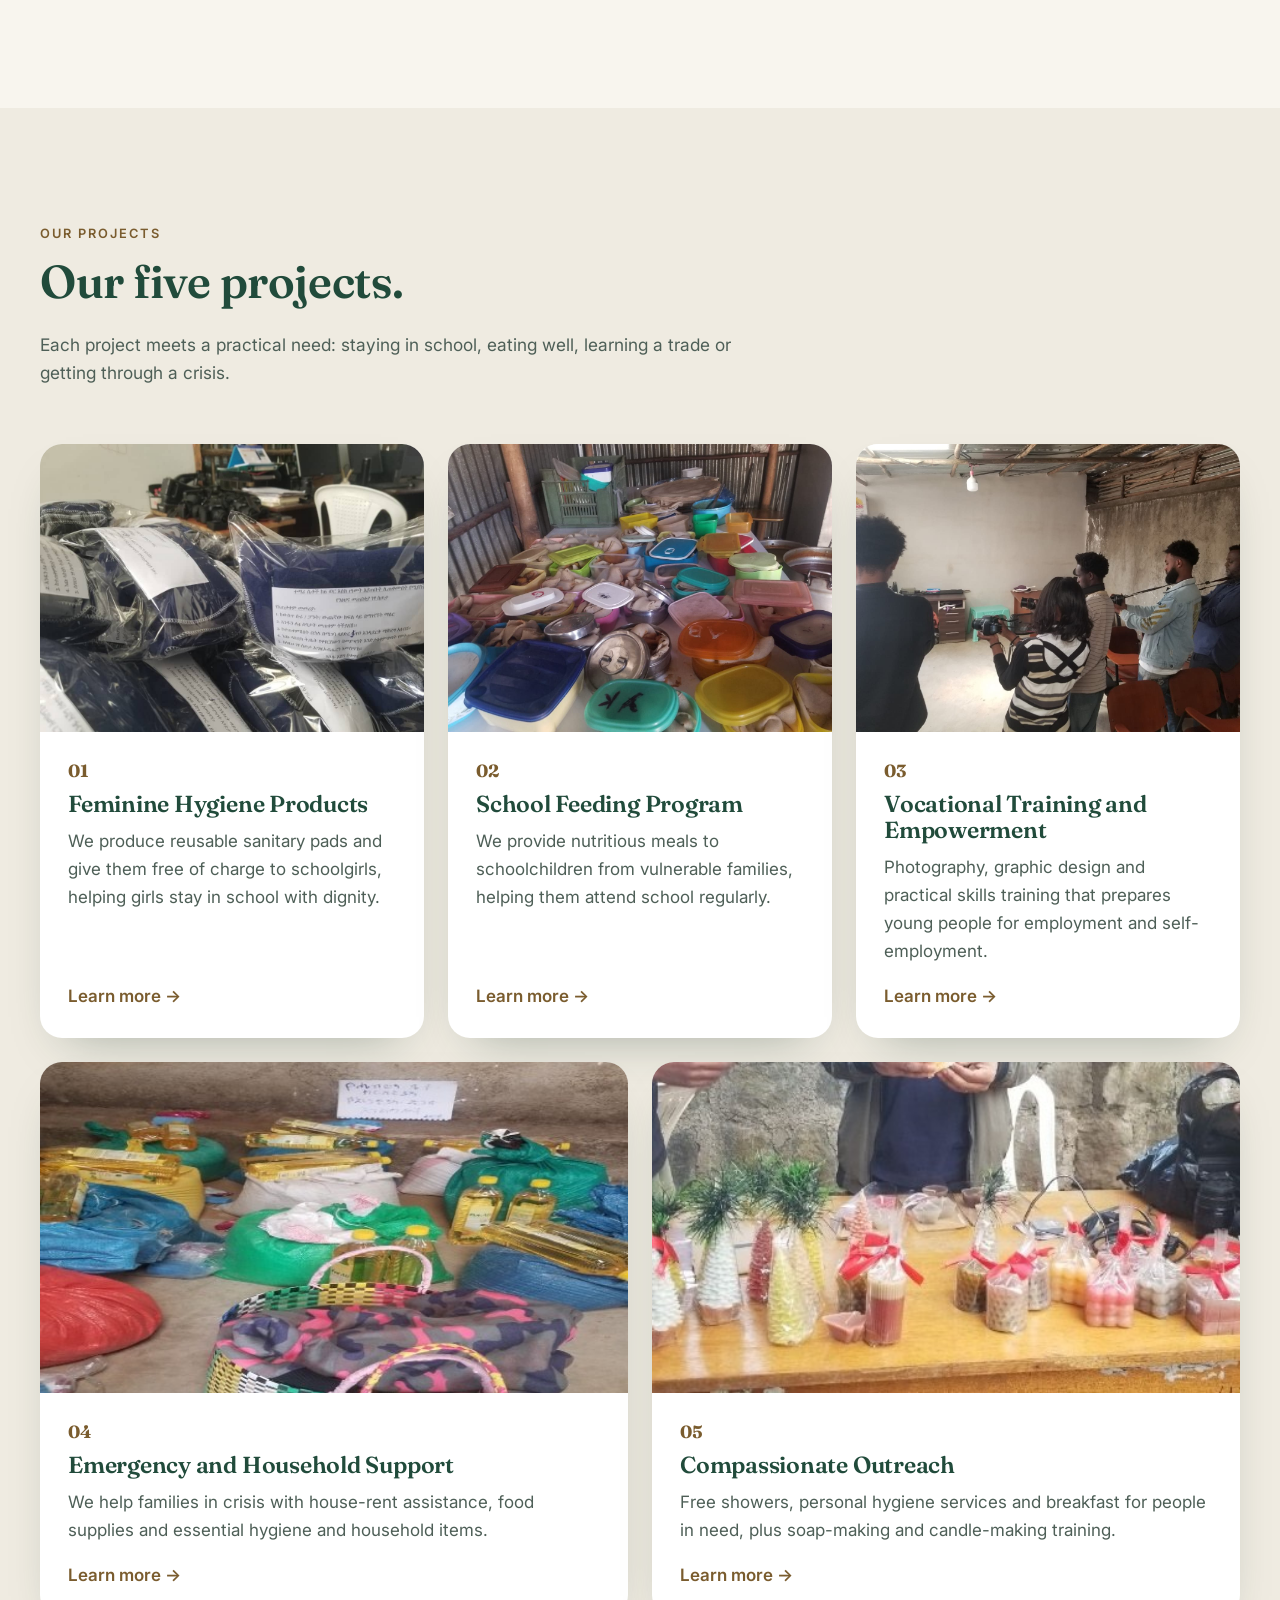
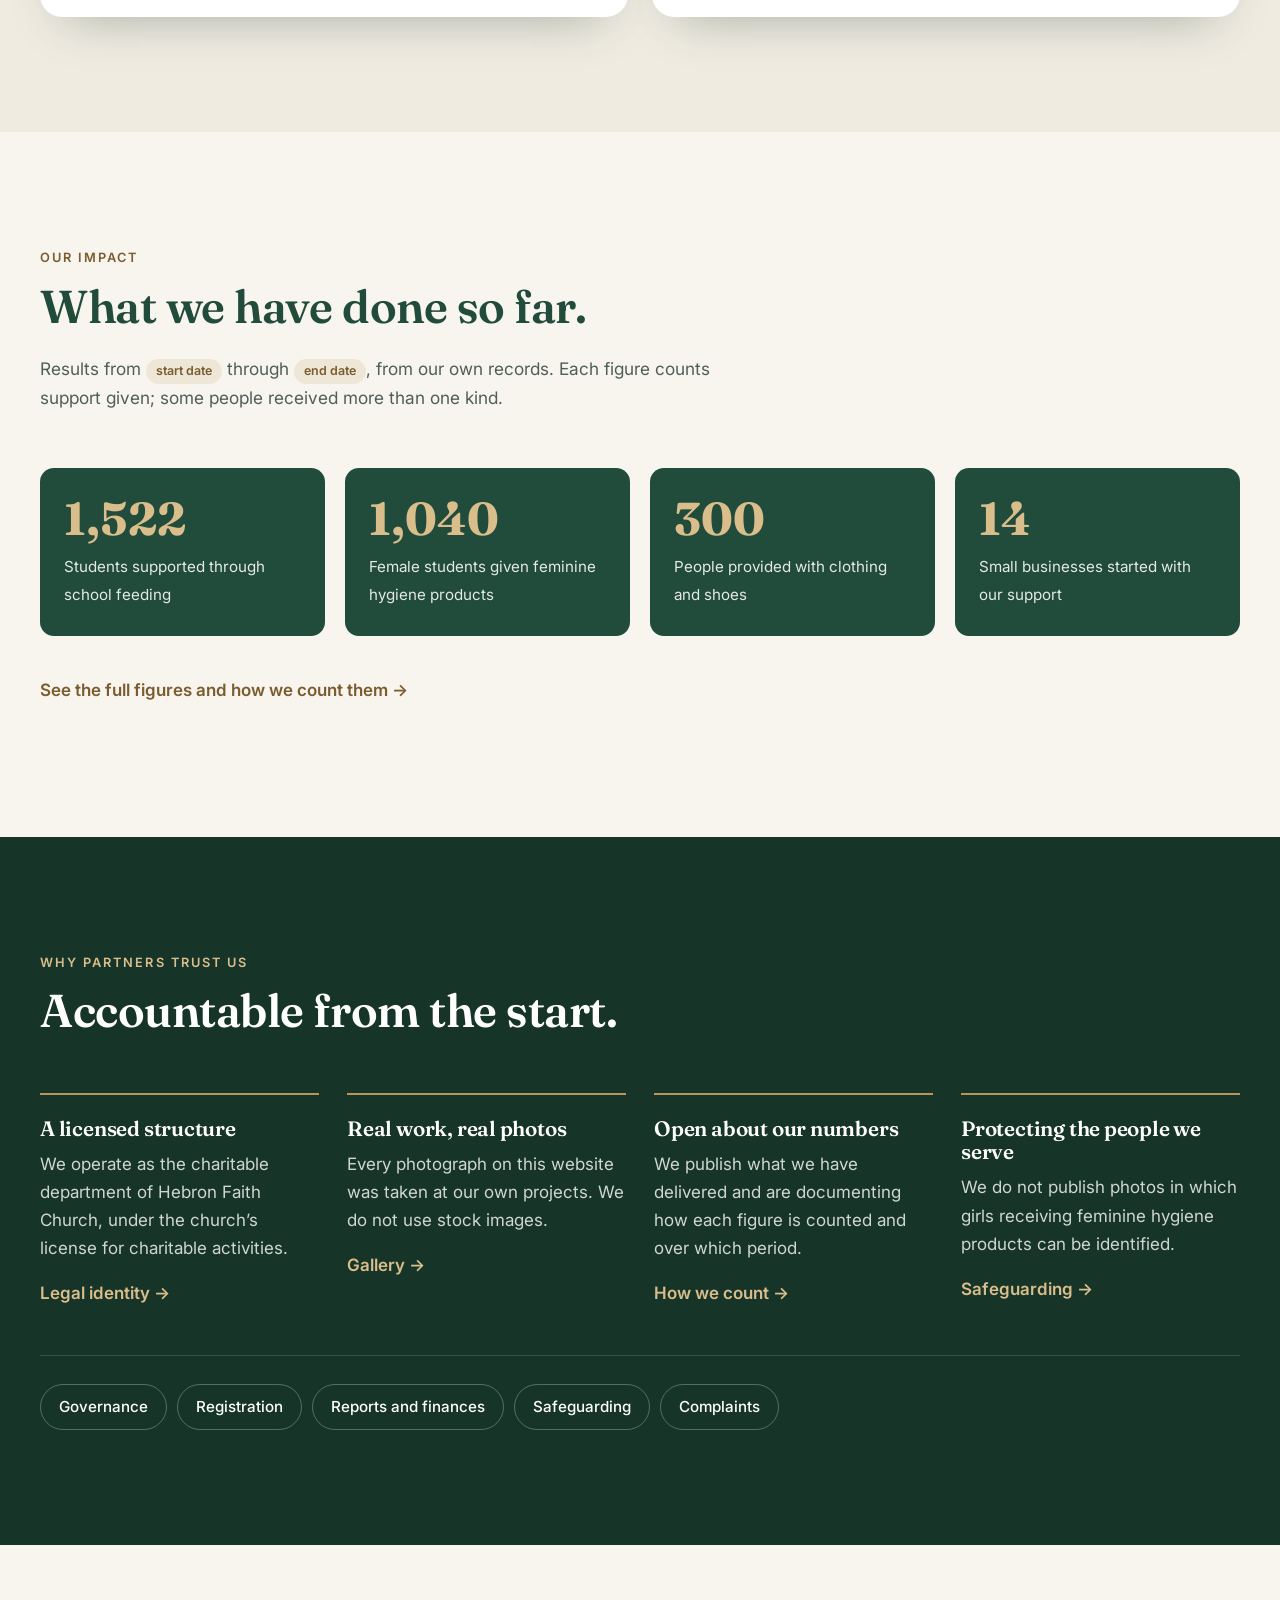
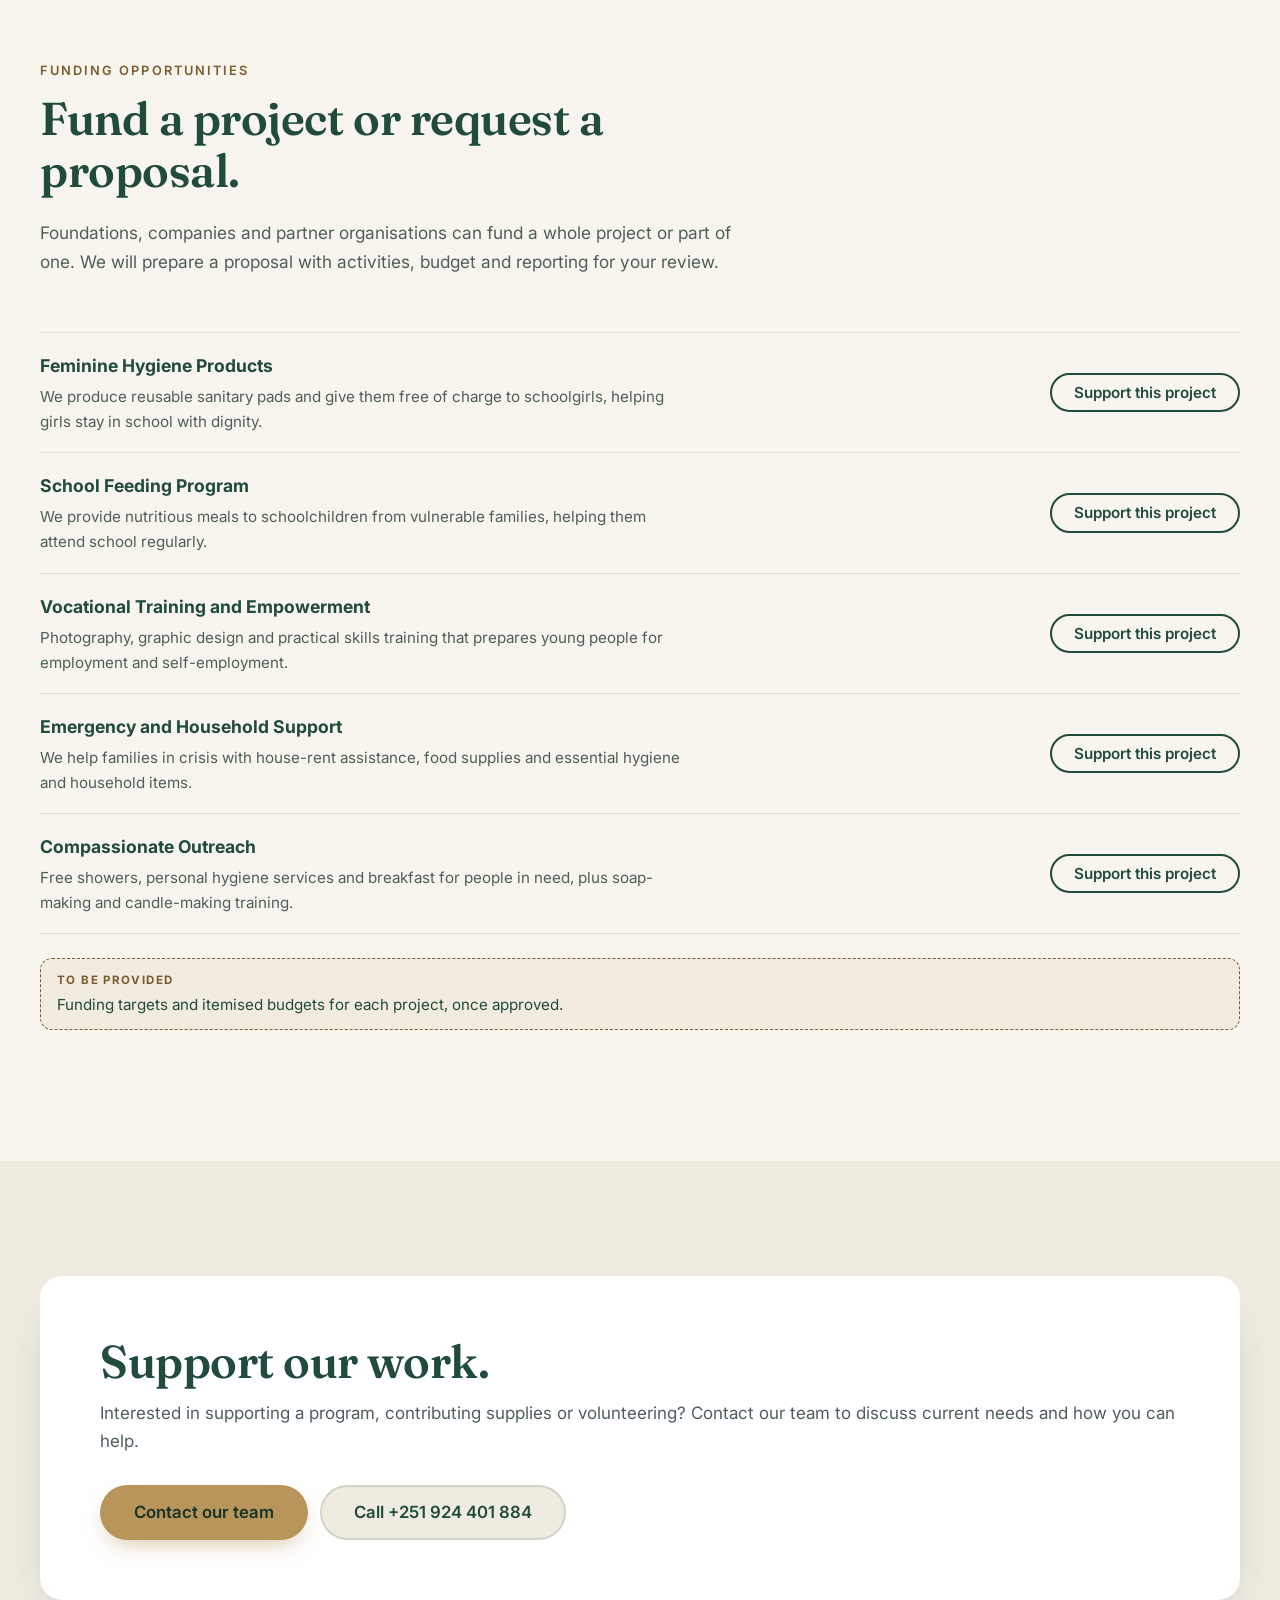
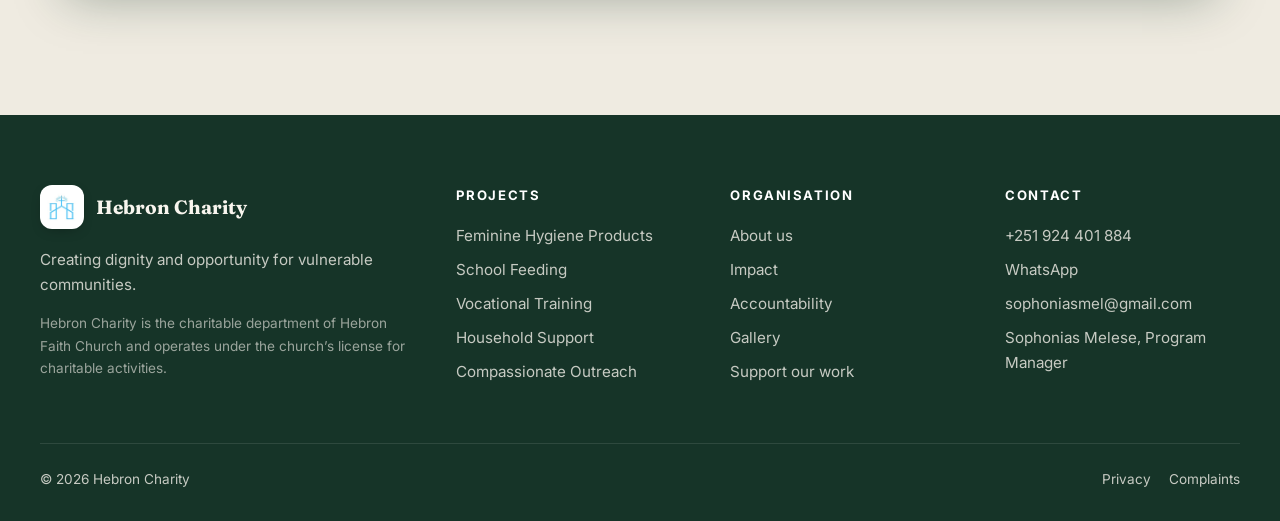
==== commit 85f0f1cb: "Add location, start date and finance details - Homepage and About: Addis Ababa, Ethiopia; started Ma" ====
--- a/index.html
+++ b/index.html
@@ -66,7 +66,7 @@
         <div class="hero-text">
           <p class="eyebrow reveal">Hebron Charity</p>
           <h1 class="reveal">Helping children learn, supporting families and <em>creating opportunities</em>.</h1>
-          <p class="hero-lead reveal">Hebron Charity is the charitable department of Hebron Faith Church in Ethiopia. We serve vulnerable children, schoolgirls, young people and families in <span class="tbc">communities and city to confirm</span>.</p>
+          <p class="hero-lead reveal">Hebron Charity is the charitable department of Hebron Faith Church in Ethiopia. We serve vulnerable children, schoolgirls, young people and families in Addis Ababa.</p>
           <div class="hero-actions reveal">
             <a href="/partner" class="btn btn-accent btn-lg">Support our work</a>
             <a href="/impact" class="btn btn-ghost btn-lg">Explore our impact</a>
@@ -103,8 +103,8 @@
         <div class="reveal">
           <p class="lead">Hebron Charity is the charitable department of Hebron Faith Church in Ethiopia. We run five practical projects that keep children in school, give young people skills for work and help families through hard times.</p>
           <dl class="facts">
-            <div><dt>Where we work</dt><dd><span class="tbc">To confirm</span></dd></div>
-            <div><dt>Started</dt><dd><span class="tbc">To confirm</span></dd></div>
+            <div><dt>Where we work</dt><dd>Addis Ababa, Ethiopia</dd></div>
+            <div><dt>Started</dt><dd>May 2024</dd></div>
             <div><dt>Led by</dt><dd>Sophonias Melese, Program Manager</dd></div>
             <div><dt>Who we serve</dt><dd>Vulnerable children, schoolgirls, young people and families</dd></div>
             <div><dt>Legal status</dt><dd>Charitable department of Hebron Faith Church, under the church’s license for charitable activities</dd></div>
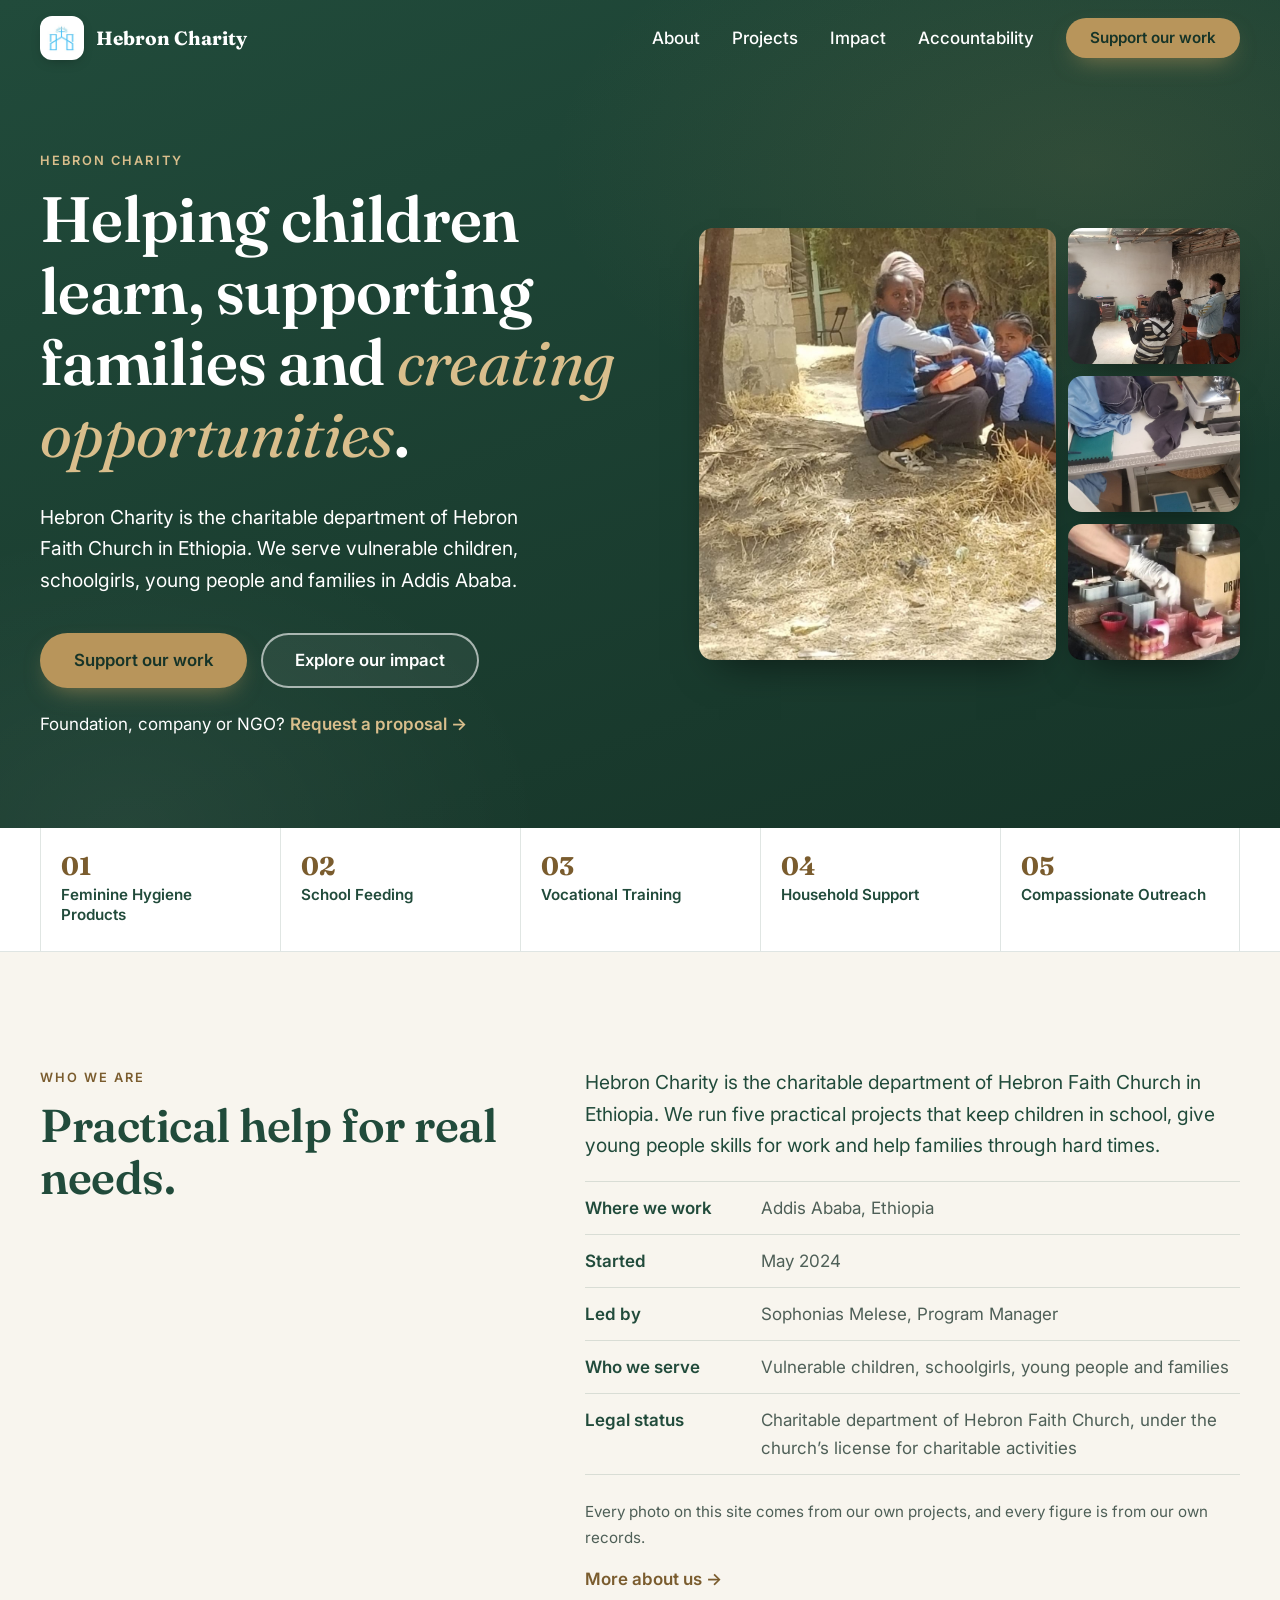
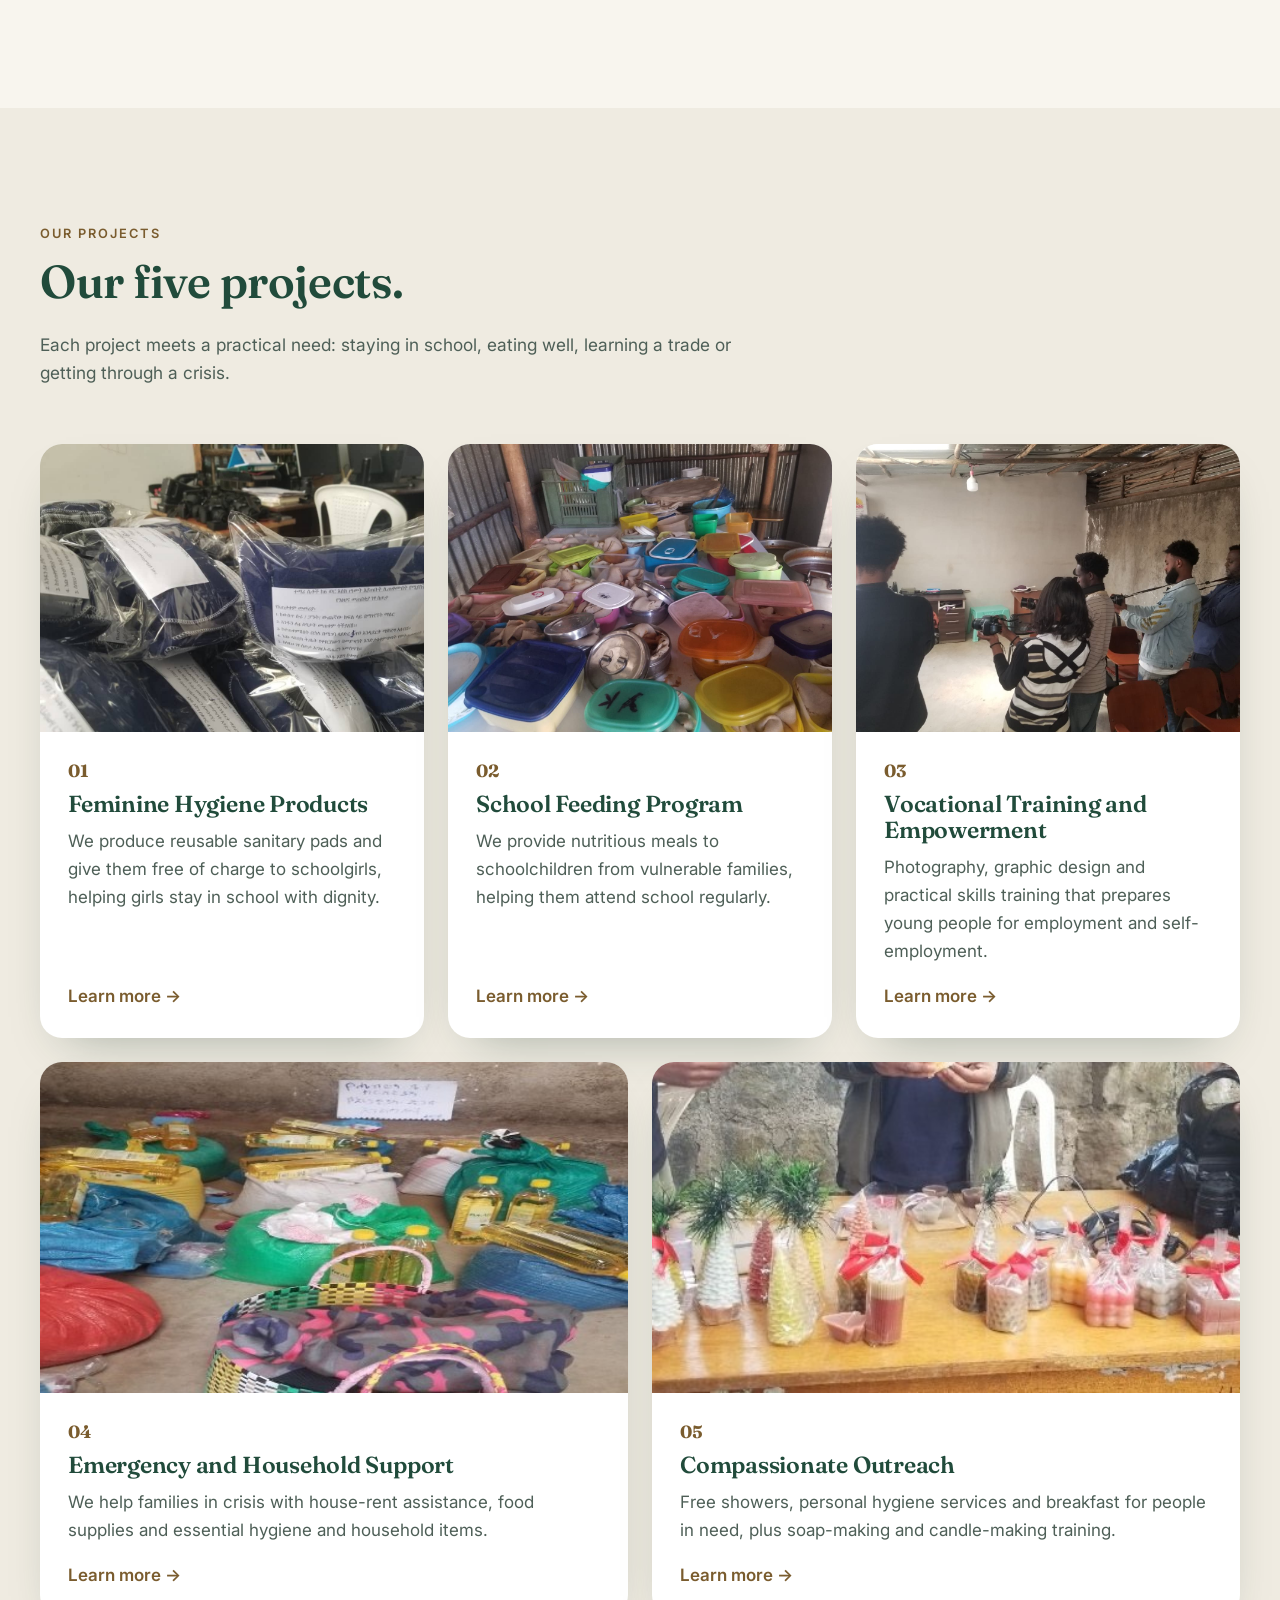
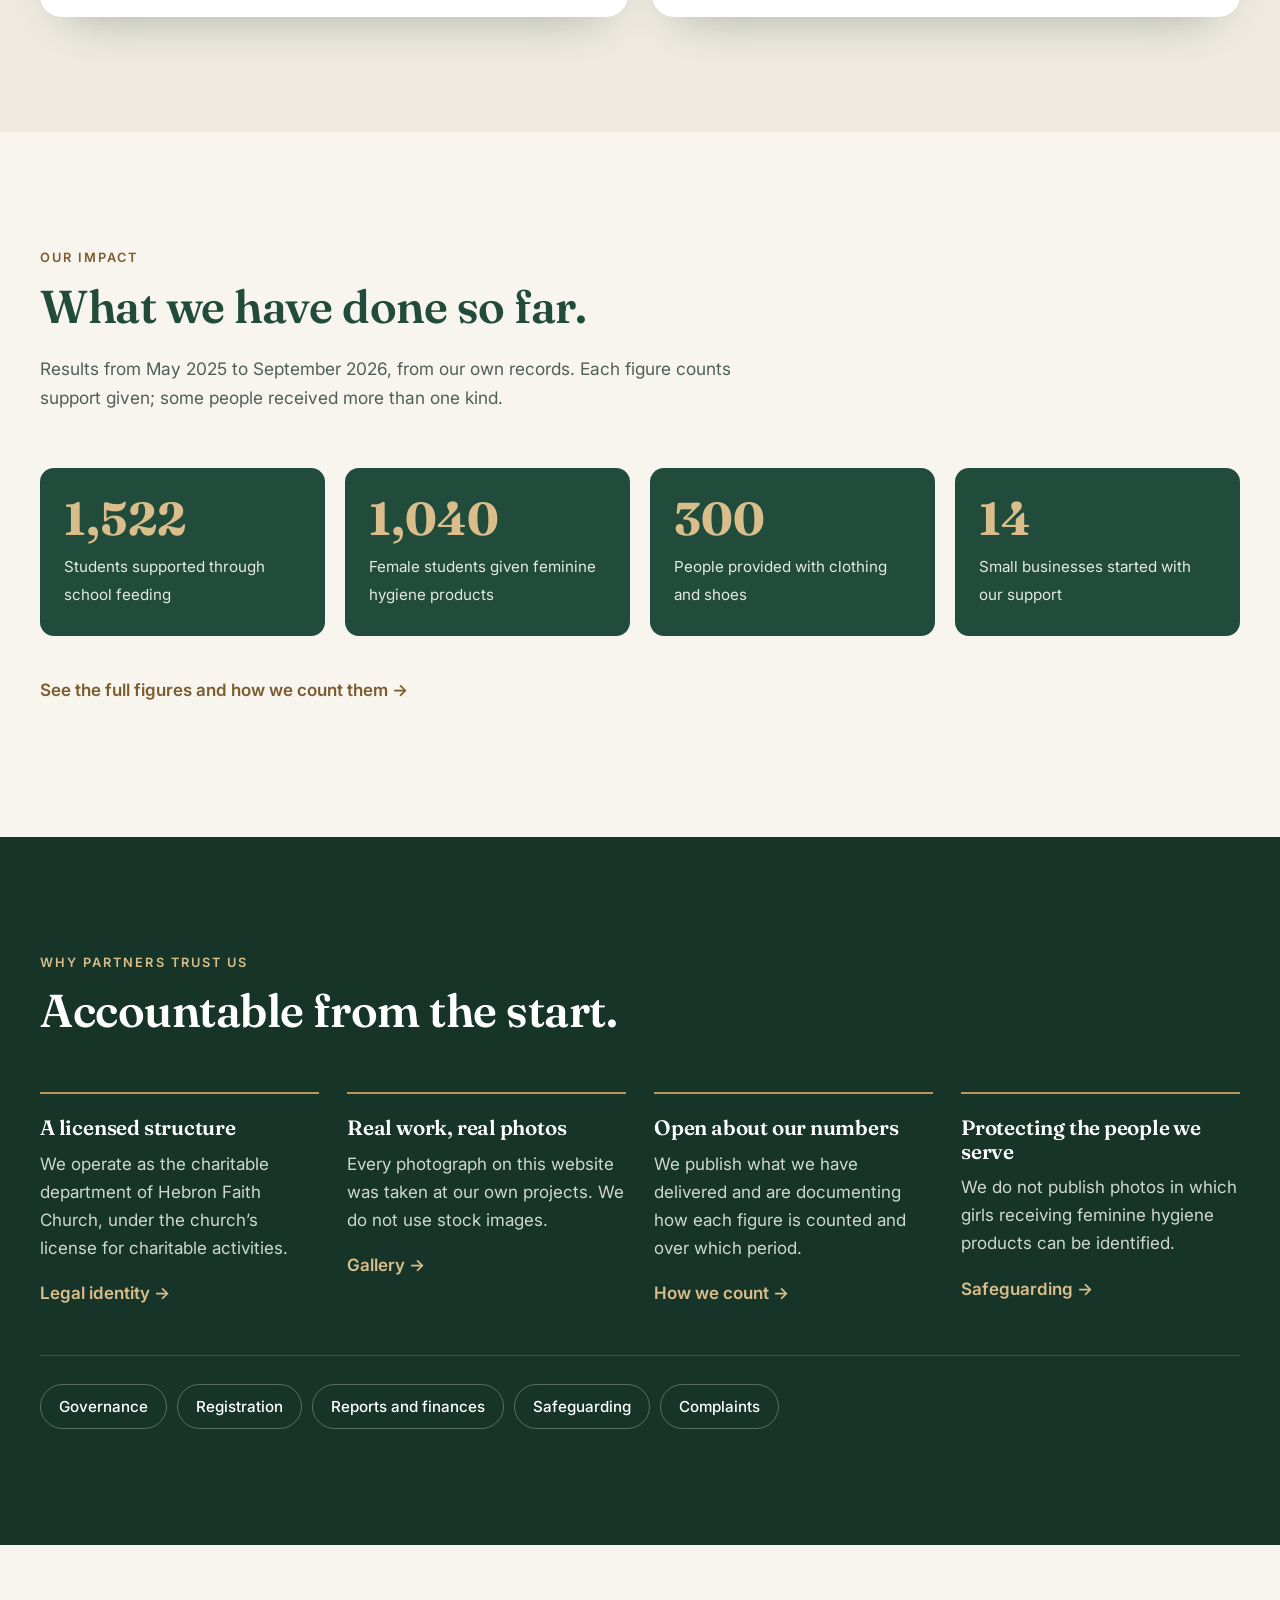
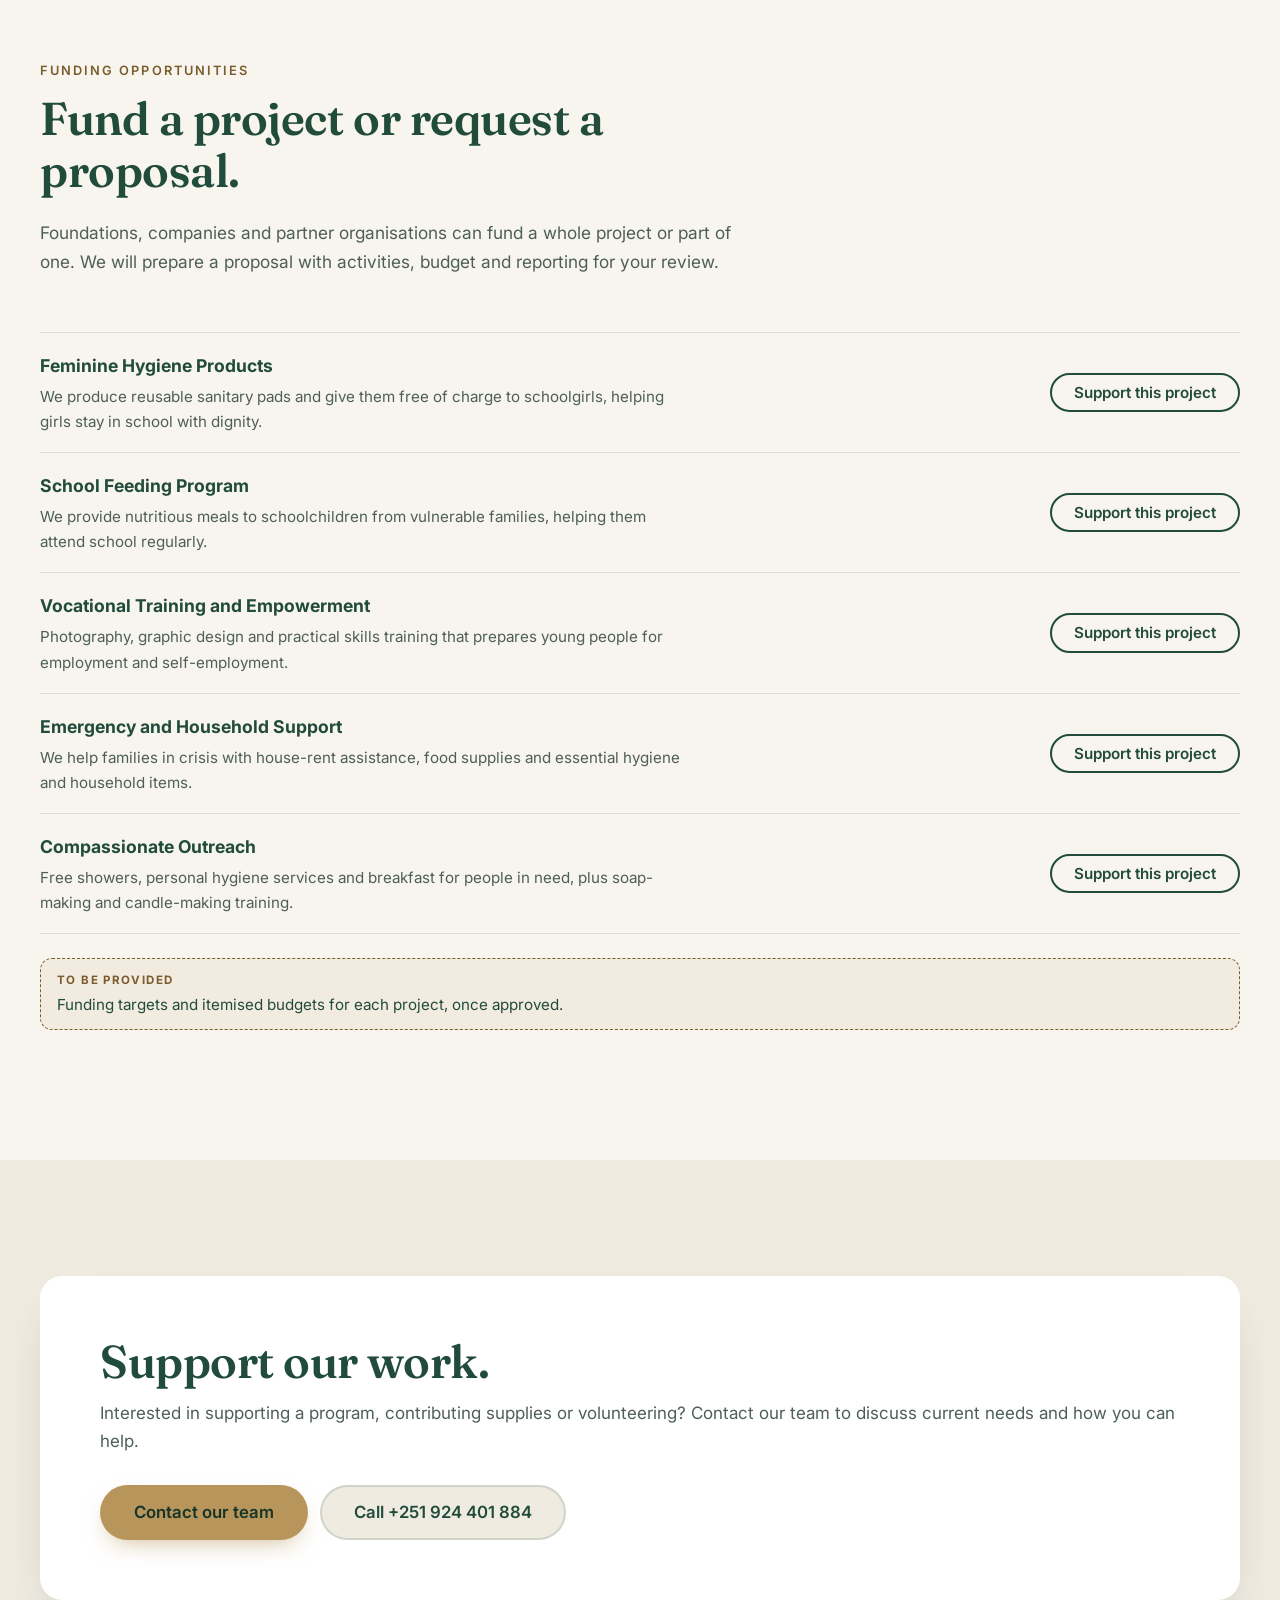
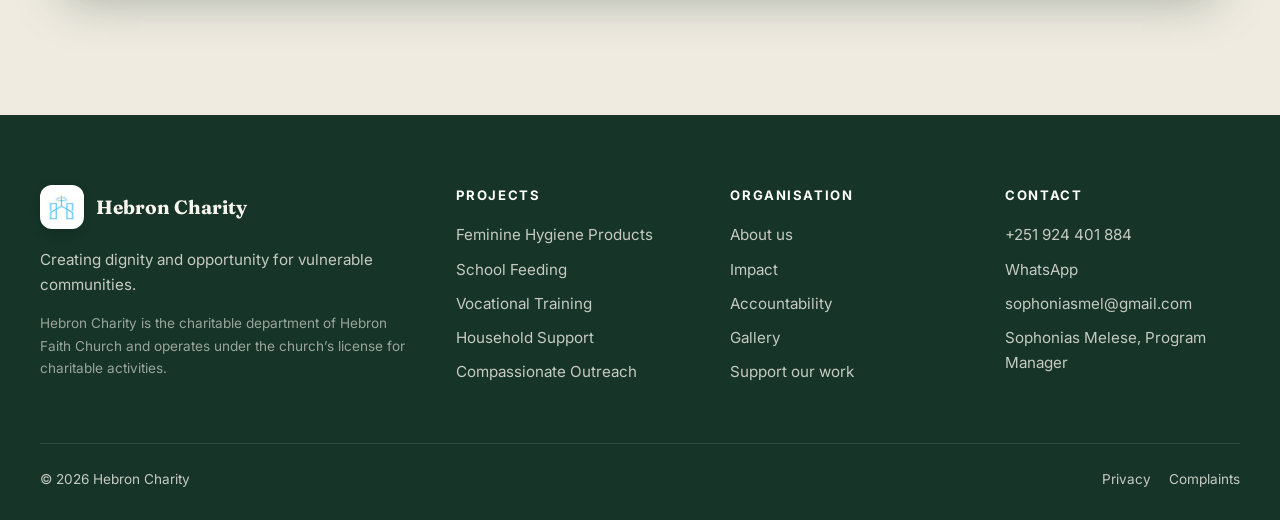
==== commit 5e91e815: "Add reporting period: May 2025 to September 2026 Co-Authored-By: Claude Opus 5.5 <noreply@anthropic." ====
--- a/index.html
+++ b/index.html
@@ -179,7 +179,7 @@
         <div class="section-head reveal">
           <p class="eyebrow">Our impact</p>
           <h2>What we have done so far.</h2>
-          <p>Results from <span class="tbc">start date</span> through <span class="tbc">end date</span>, from our own records. Each figure counts support given; some people received more than one kind.</p>
+          <p>Results from May 2025 to September 2026, from our own records. Each figure counts support given; some people received more than one kind.</p>
         </div>
         <div class="impact-highlights">
           <div class="stat reveal"><b>1,522</b><span>Students supported through school feeding</span></div>
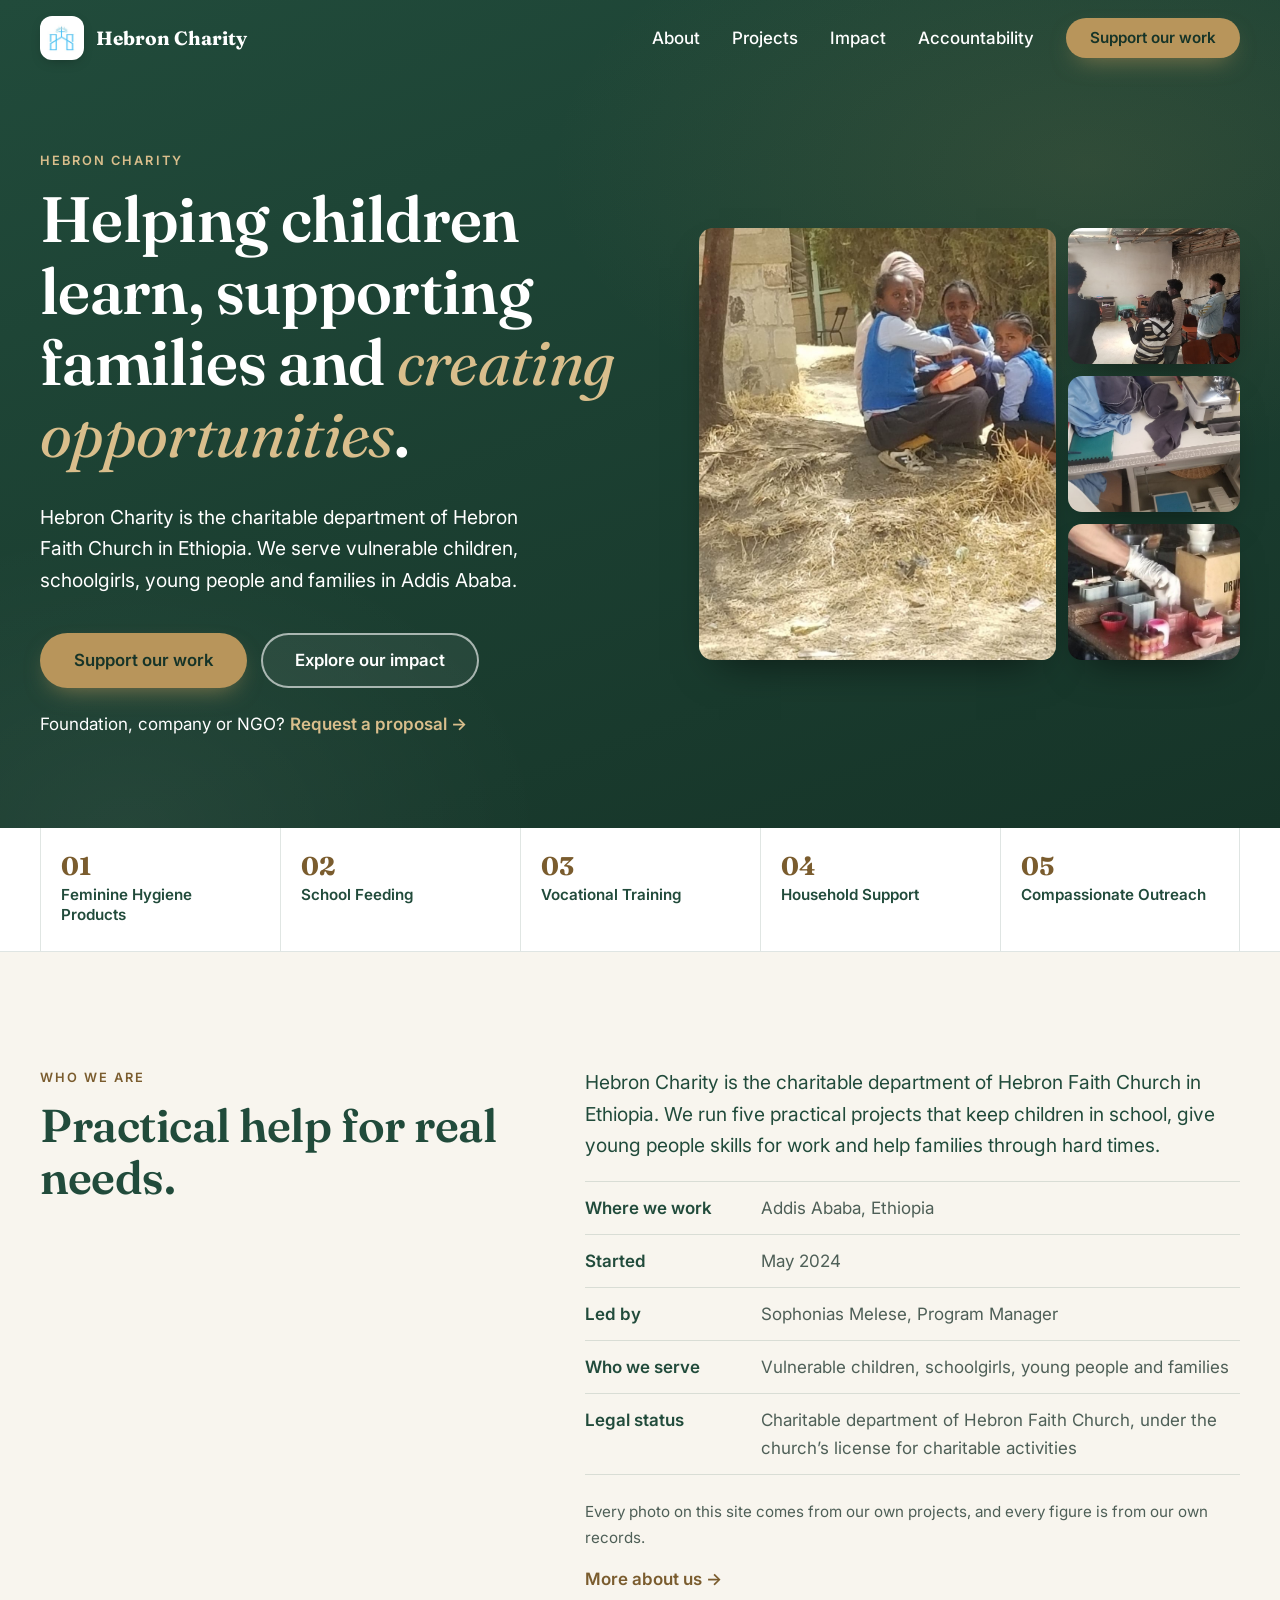
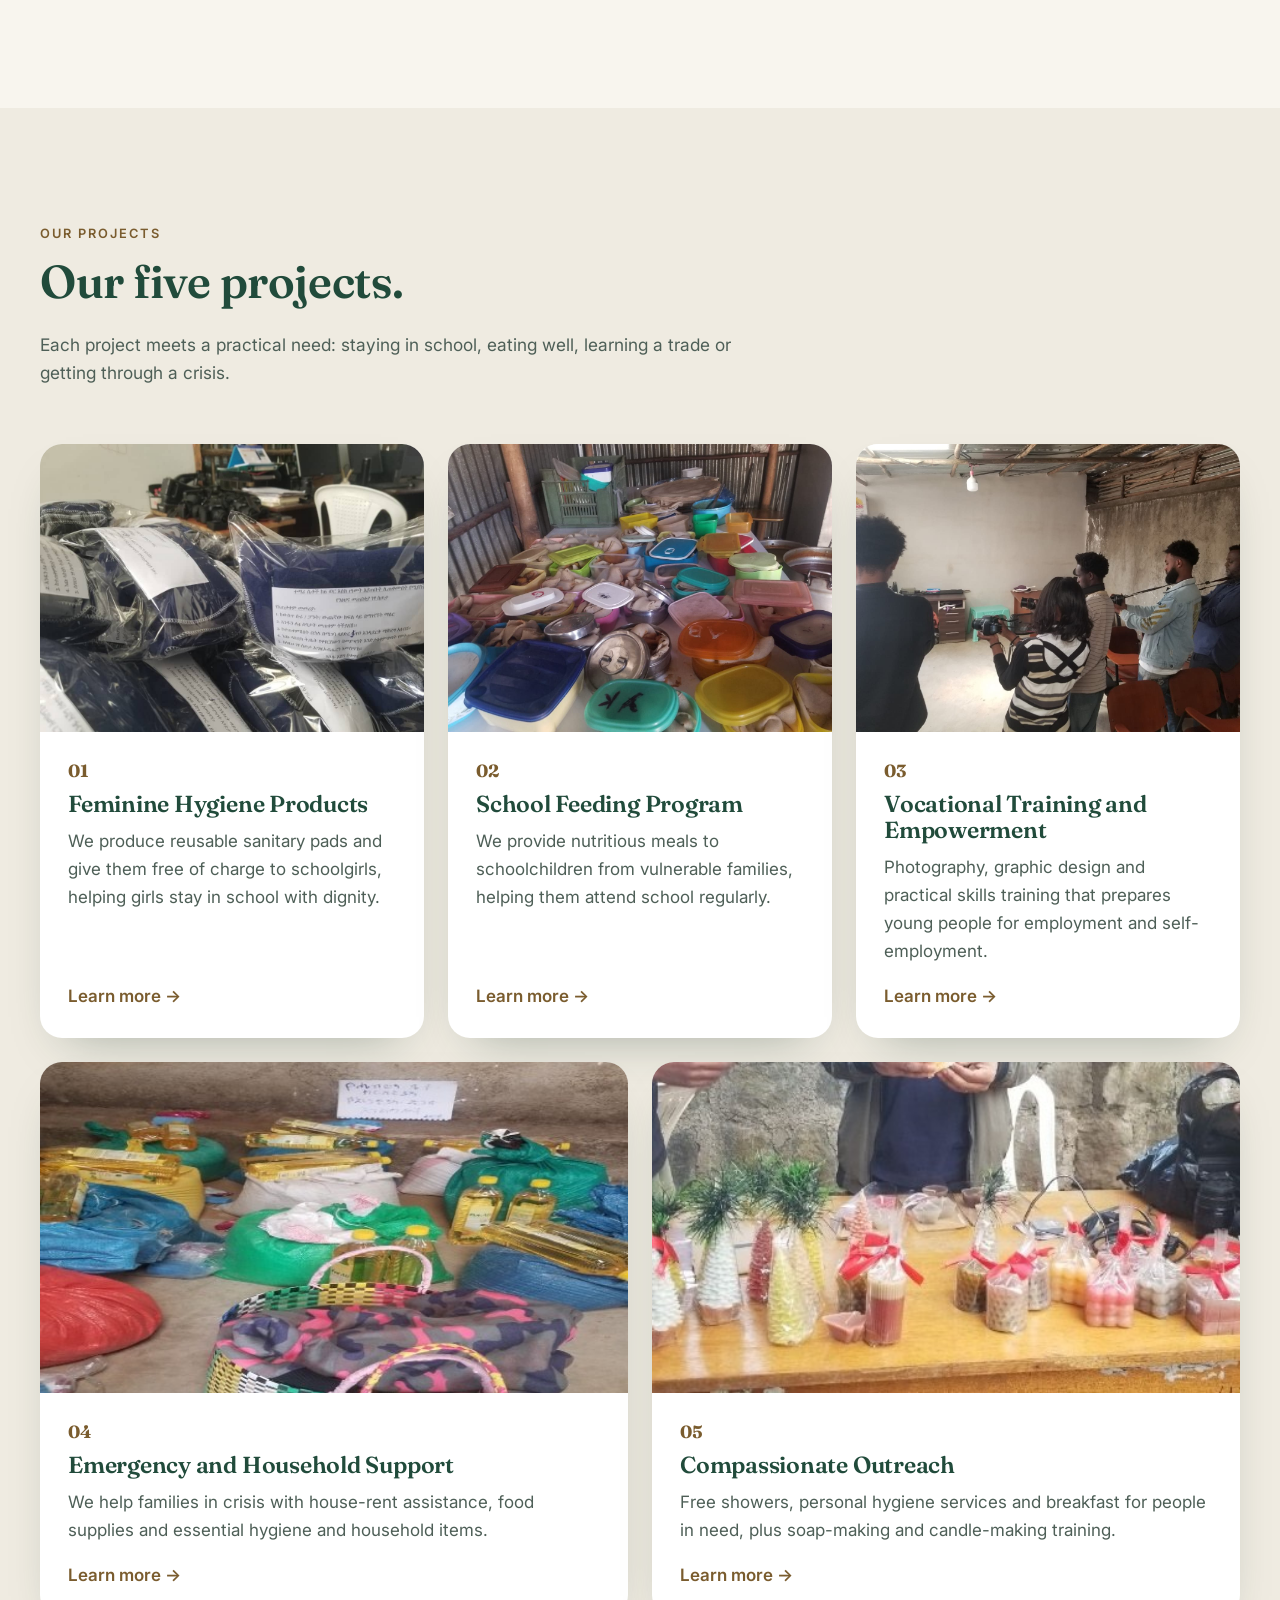
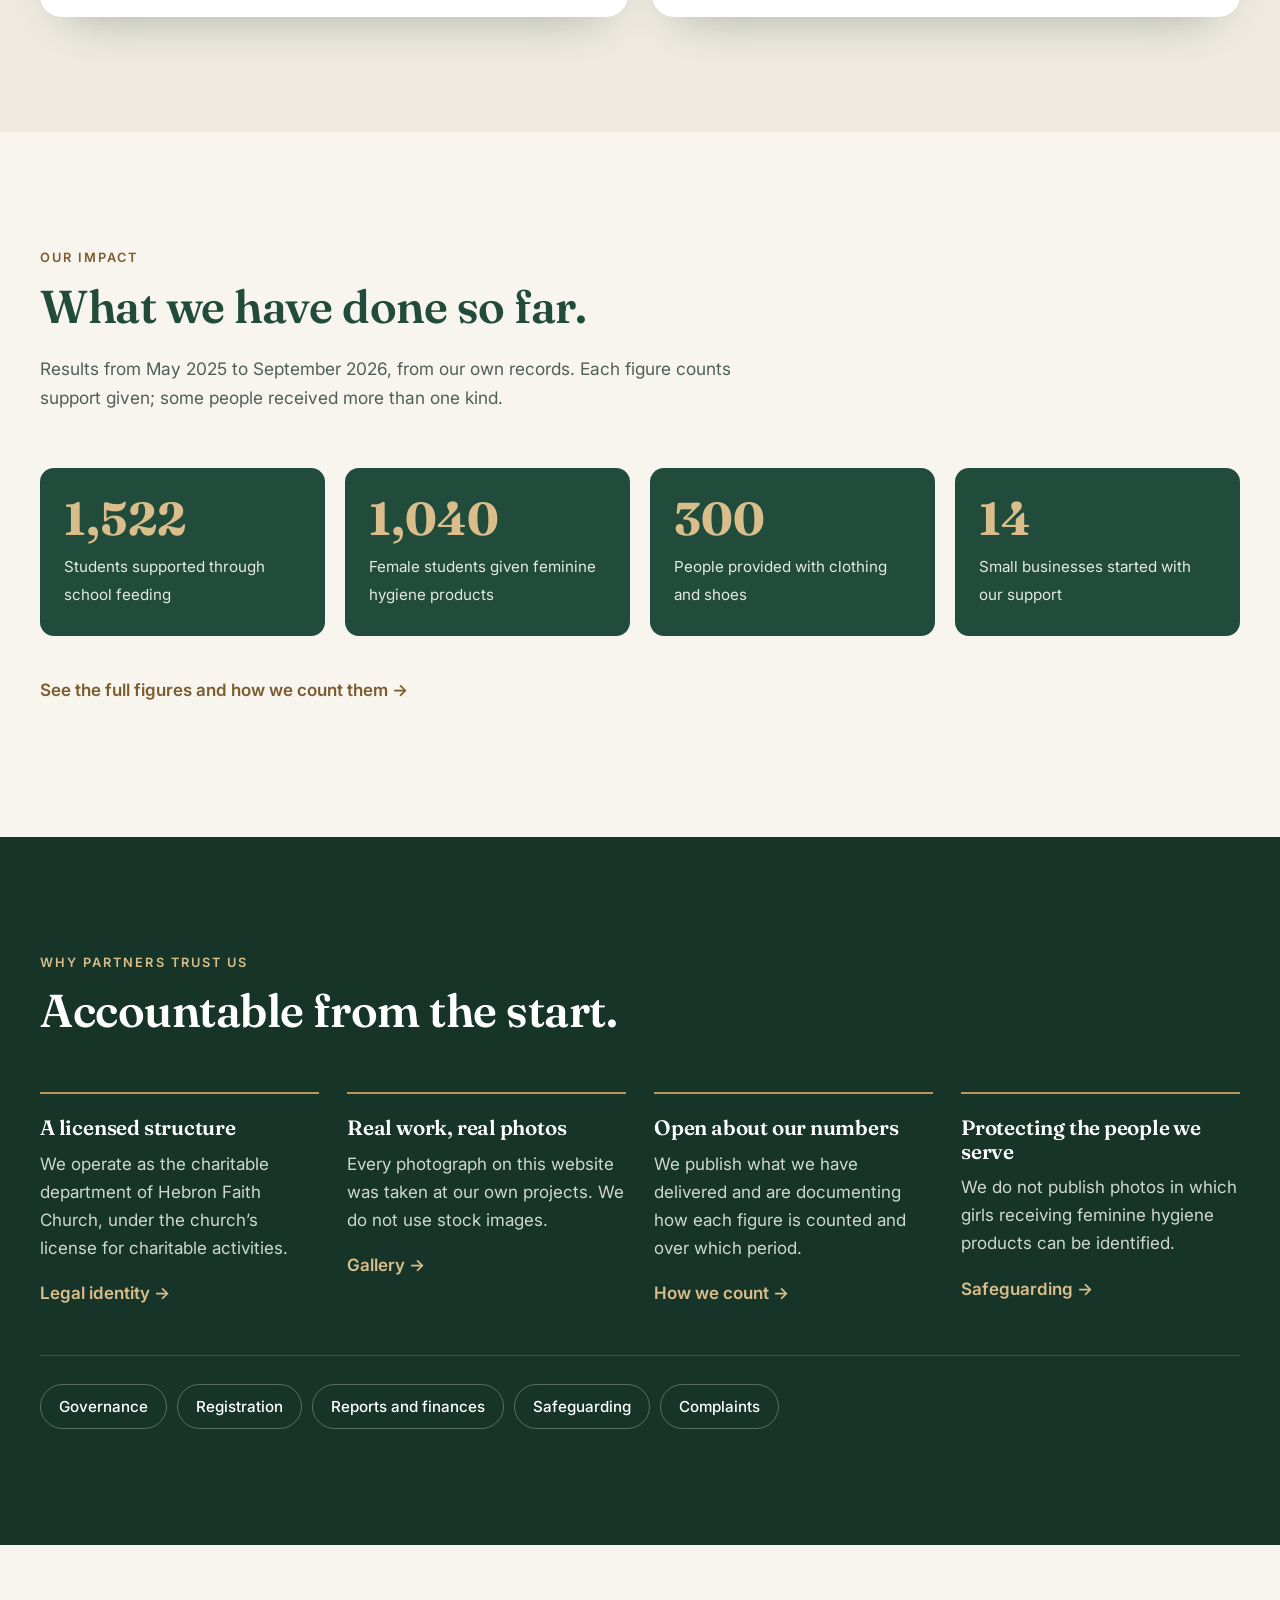
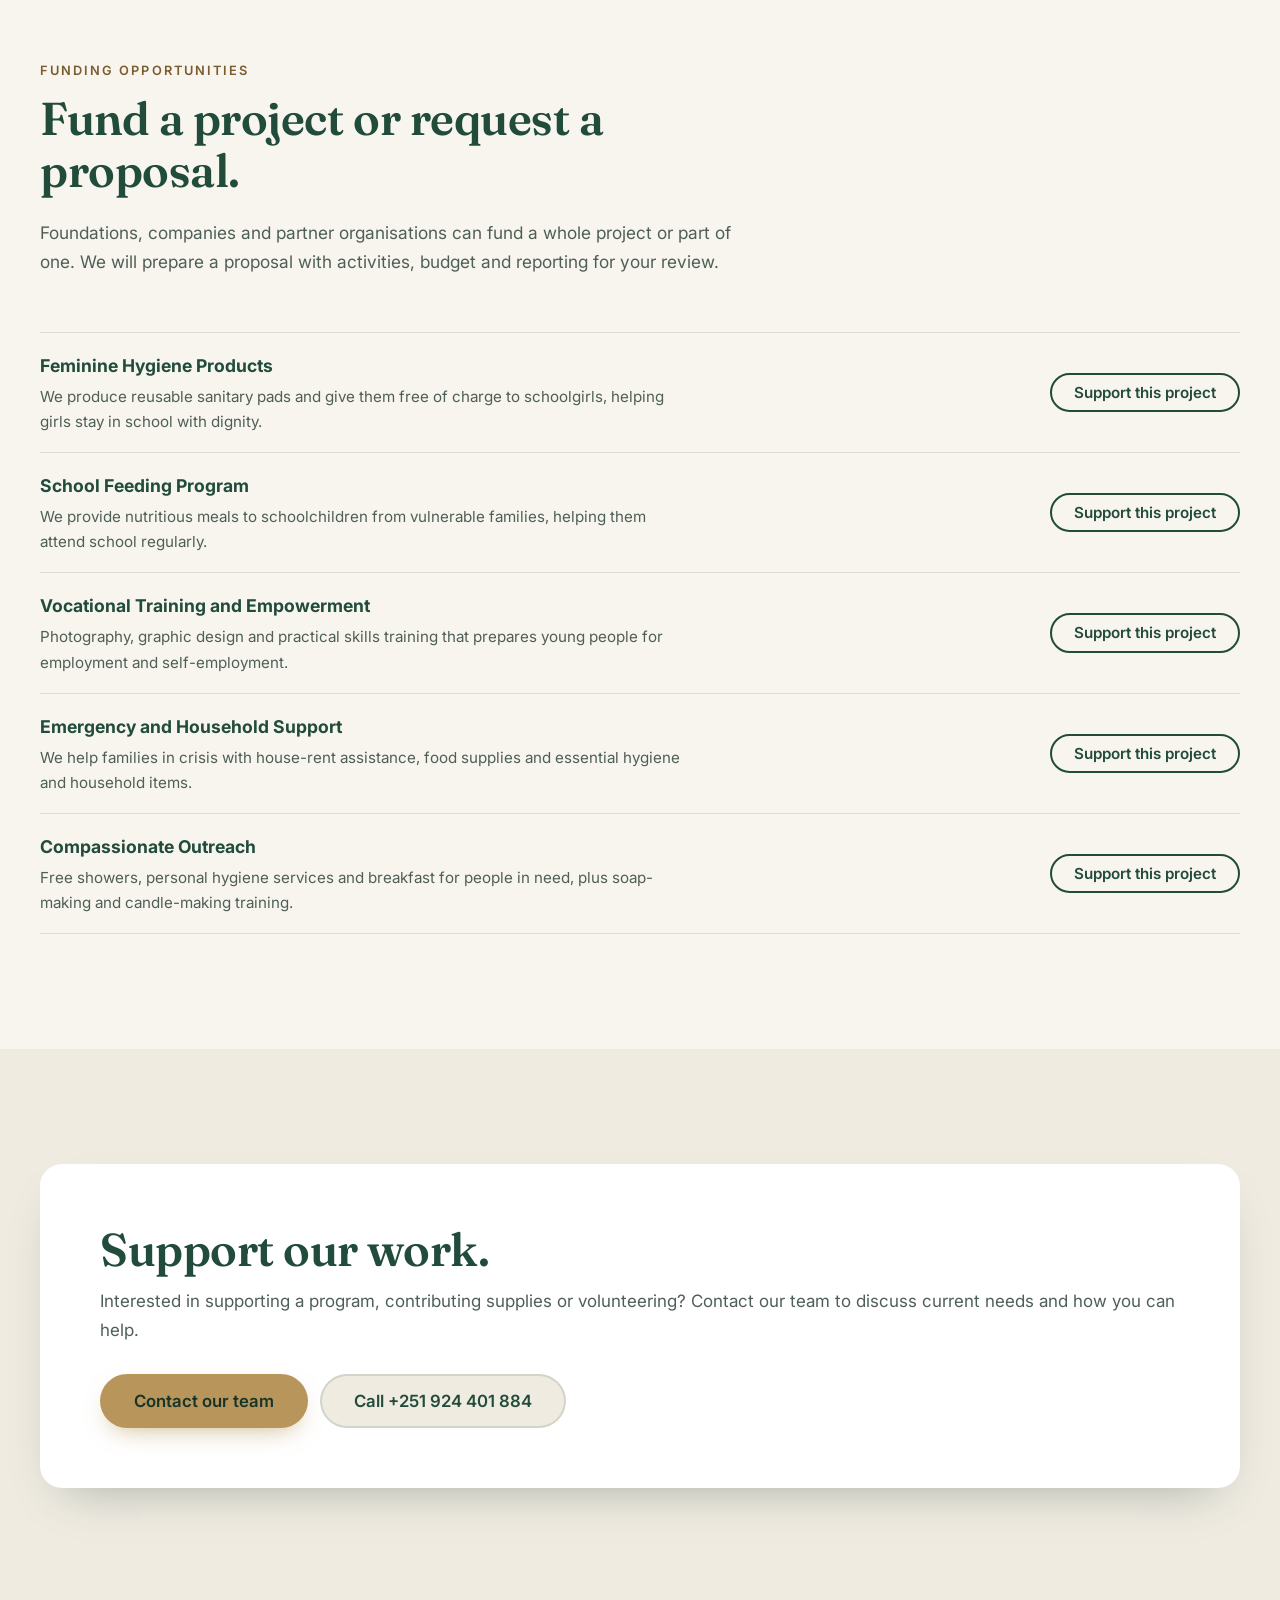
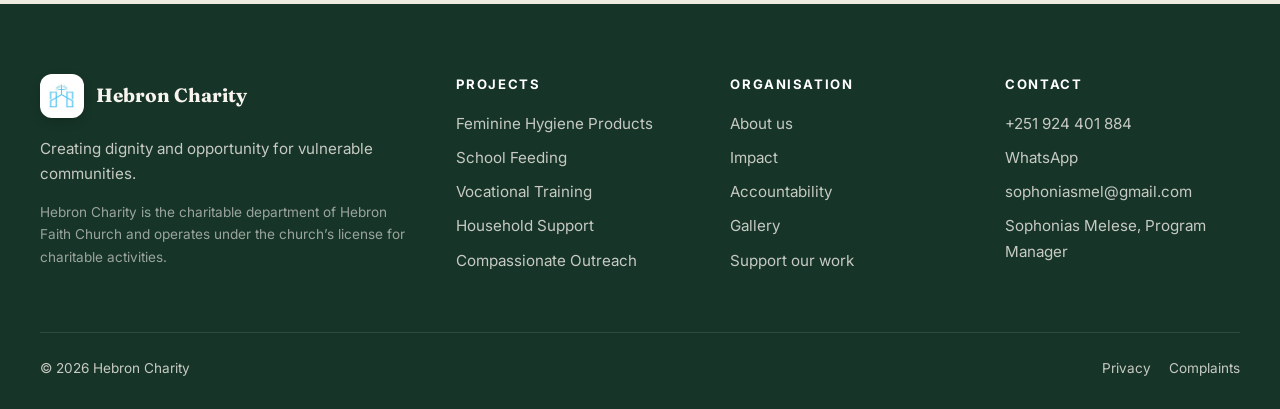
==== commit 29a75935: "Hide remaining placeholders across the site Boxes, empty sections, unconfirmed table columns and the" ====
--- a/index.html
+++ b/index.html
@@ -229,7 +229,7 @@
           <li><span><b>Emergency and Household Support</b><span class="funding-sum">We help families in crisis with house-rent assistance, food supplies and essential hygiene and household items.</span></span><a class="btn btn-outline btn-sm" href="/partner?type=foundation&amp;project=household-support">Support this project<span class="sr-only">: Emergency and Household Support</span></a></li>
           <li><span><b>Compassionate Outreach</b><span class="funding-sum">Free showers, personal hygiene services and breakfast for people in need, plus soap-making and candle-making training.</span></span><a class="btn btn-outline btn-sm" href="/partner?type=foundation&amp;project=community-outreach">Support this project<span class="sr-only">: Compassionate Outreach</span></a></li>
         </ul>
-        <div class="todo" role="note"><b>To be provided</b><span>Funding targets and itemised budgets for each project, once approved.</span></div>
+        <div class="todo" role="note" hidden><b>To be provided</b><span>Funding targets and itemised budgets for each project, once approved.</span></div>
       </div>
     </section>
 
--- a/styles.css
+++ b/styles.css
@@ -34,6 +34,7 @@
   background: var(--cream);
   -webkit-font-smoothing: antialiased;
 }
+[hidden] { display: none !important; }
 img { display: block; max-width: 100%; height: auto; }
 a { color: inherit; }
 h1, h2, h3 { font-family: var(--font-display); font-weight: 600; line-height: 1.12; margin: 0 0 .5em; letter-spacing: -.01em; }
@@ -154,6 +155,7 @@
 .period { font-weight: 600; margin: 0 0 12px; }
 .area-intro { margin: 72px 0 24px; }
 .area-intro p.draft-label { font-size: .78rem; color: var(--accent-dark); }
+.area-map { margin-bottom: 40px; }
 .area-map .method-table { min-width: 640px; }
 .area-map .method-table td:nth-child(2) { font-family: var(--font-body); font-weight: 400; }
 .area-map + .todo { margin: 16px 0 48px; }
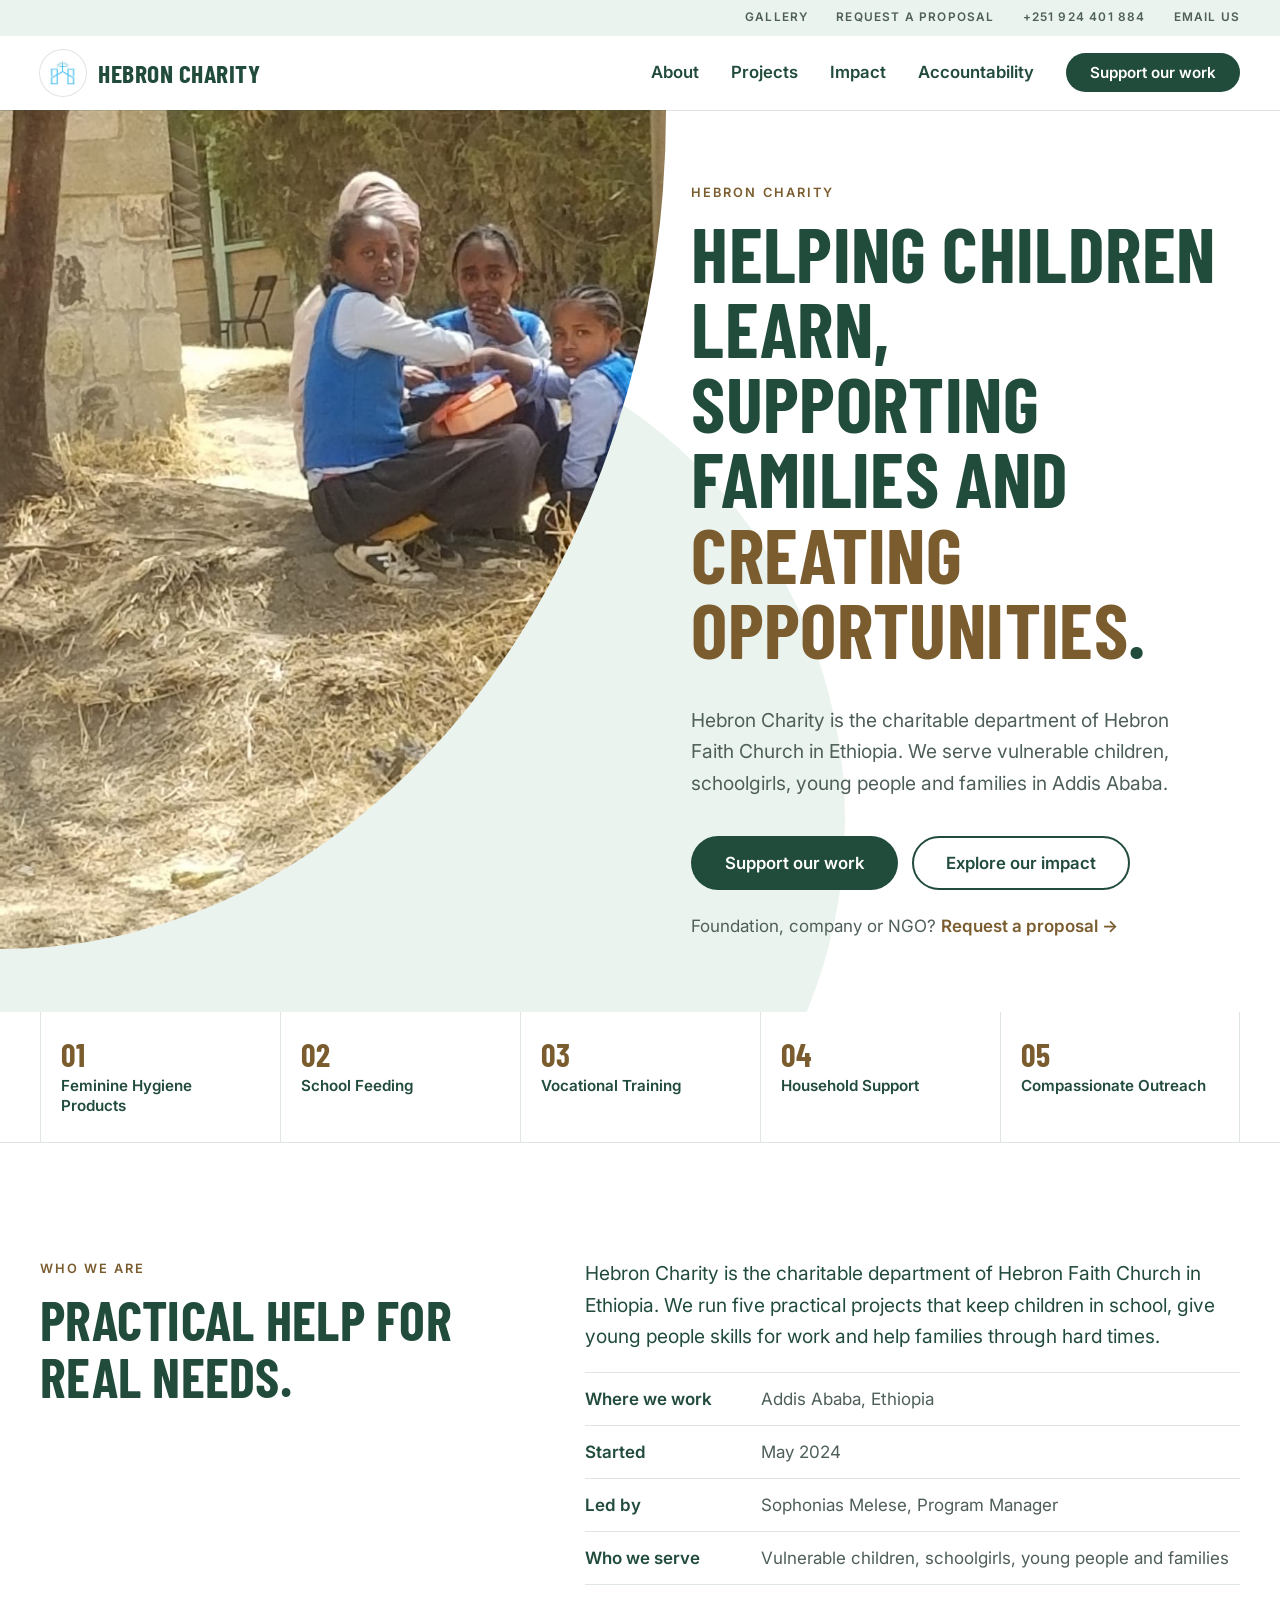
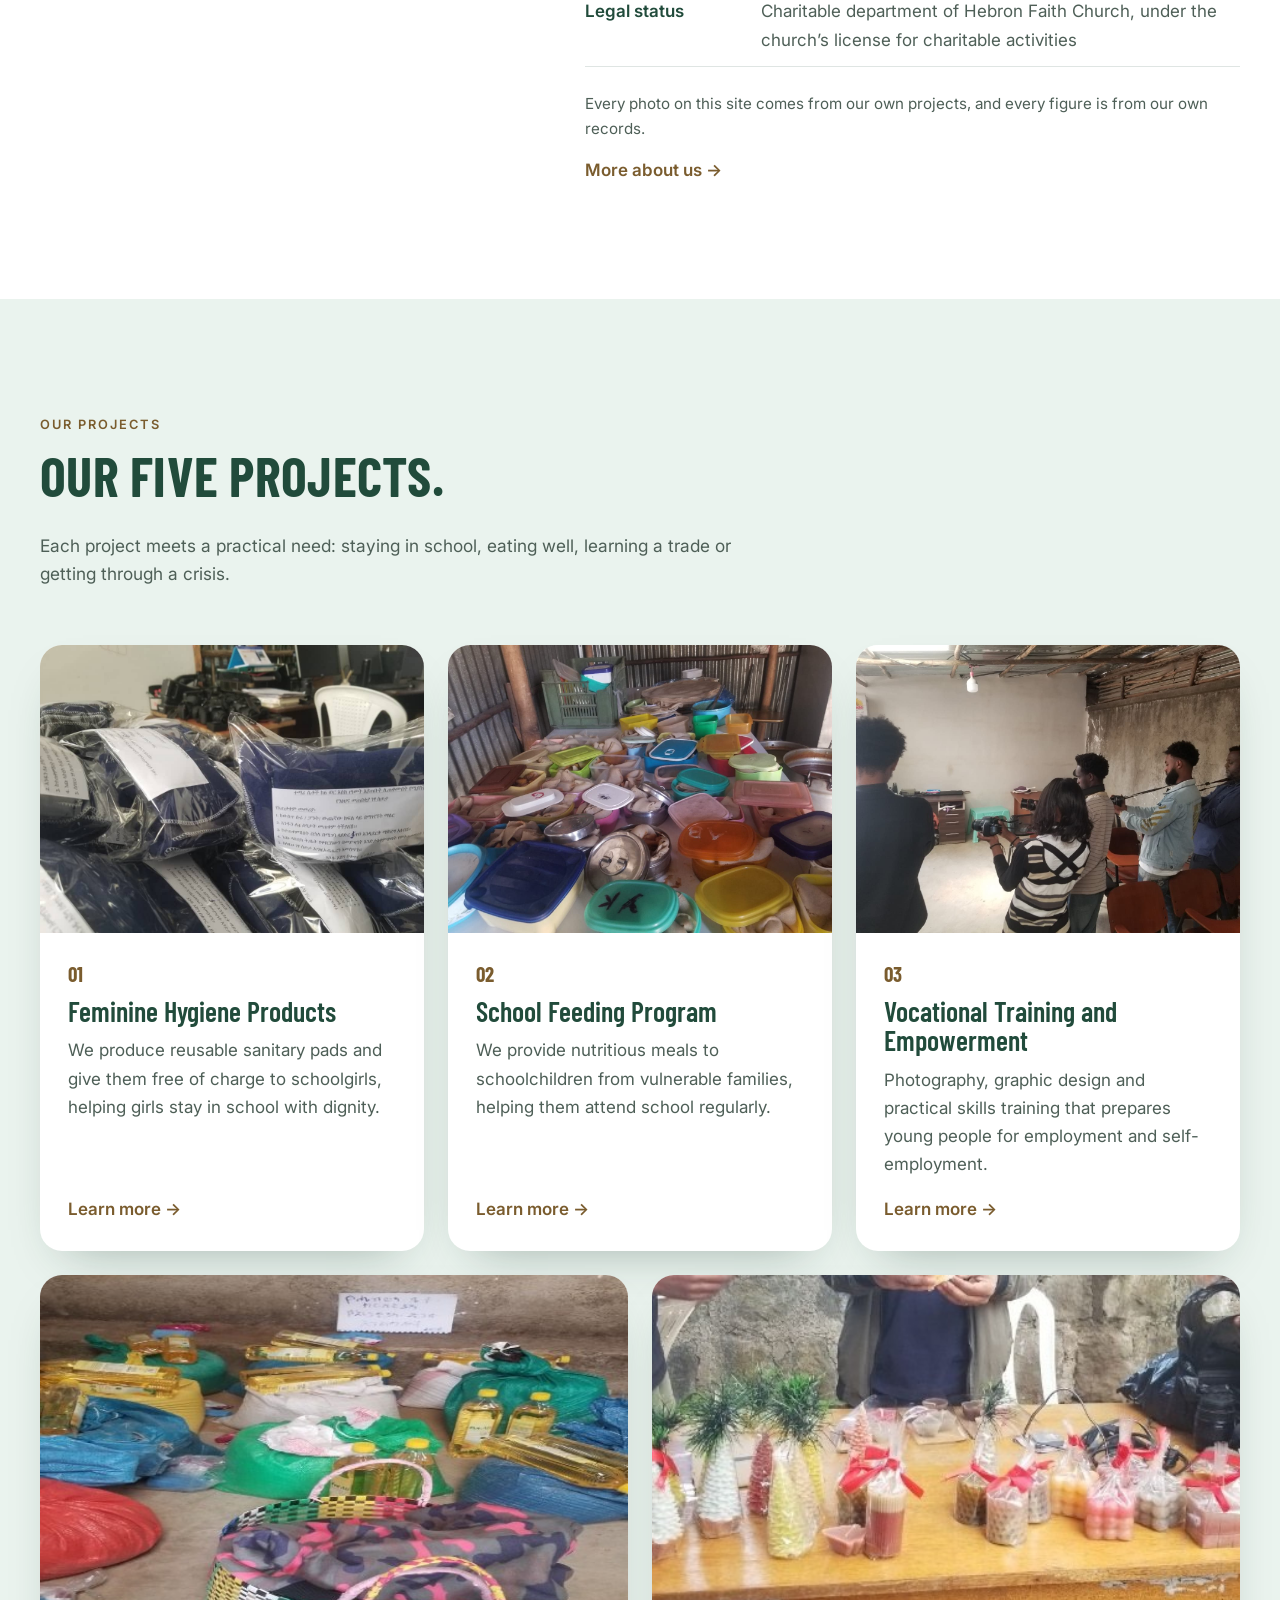
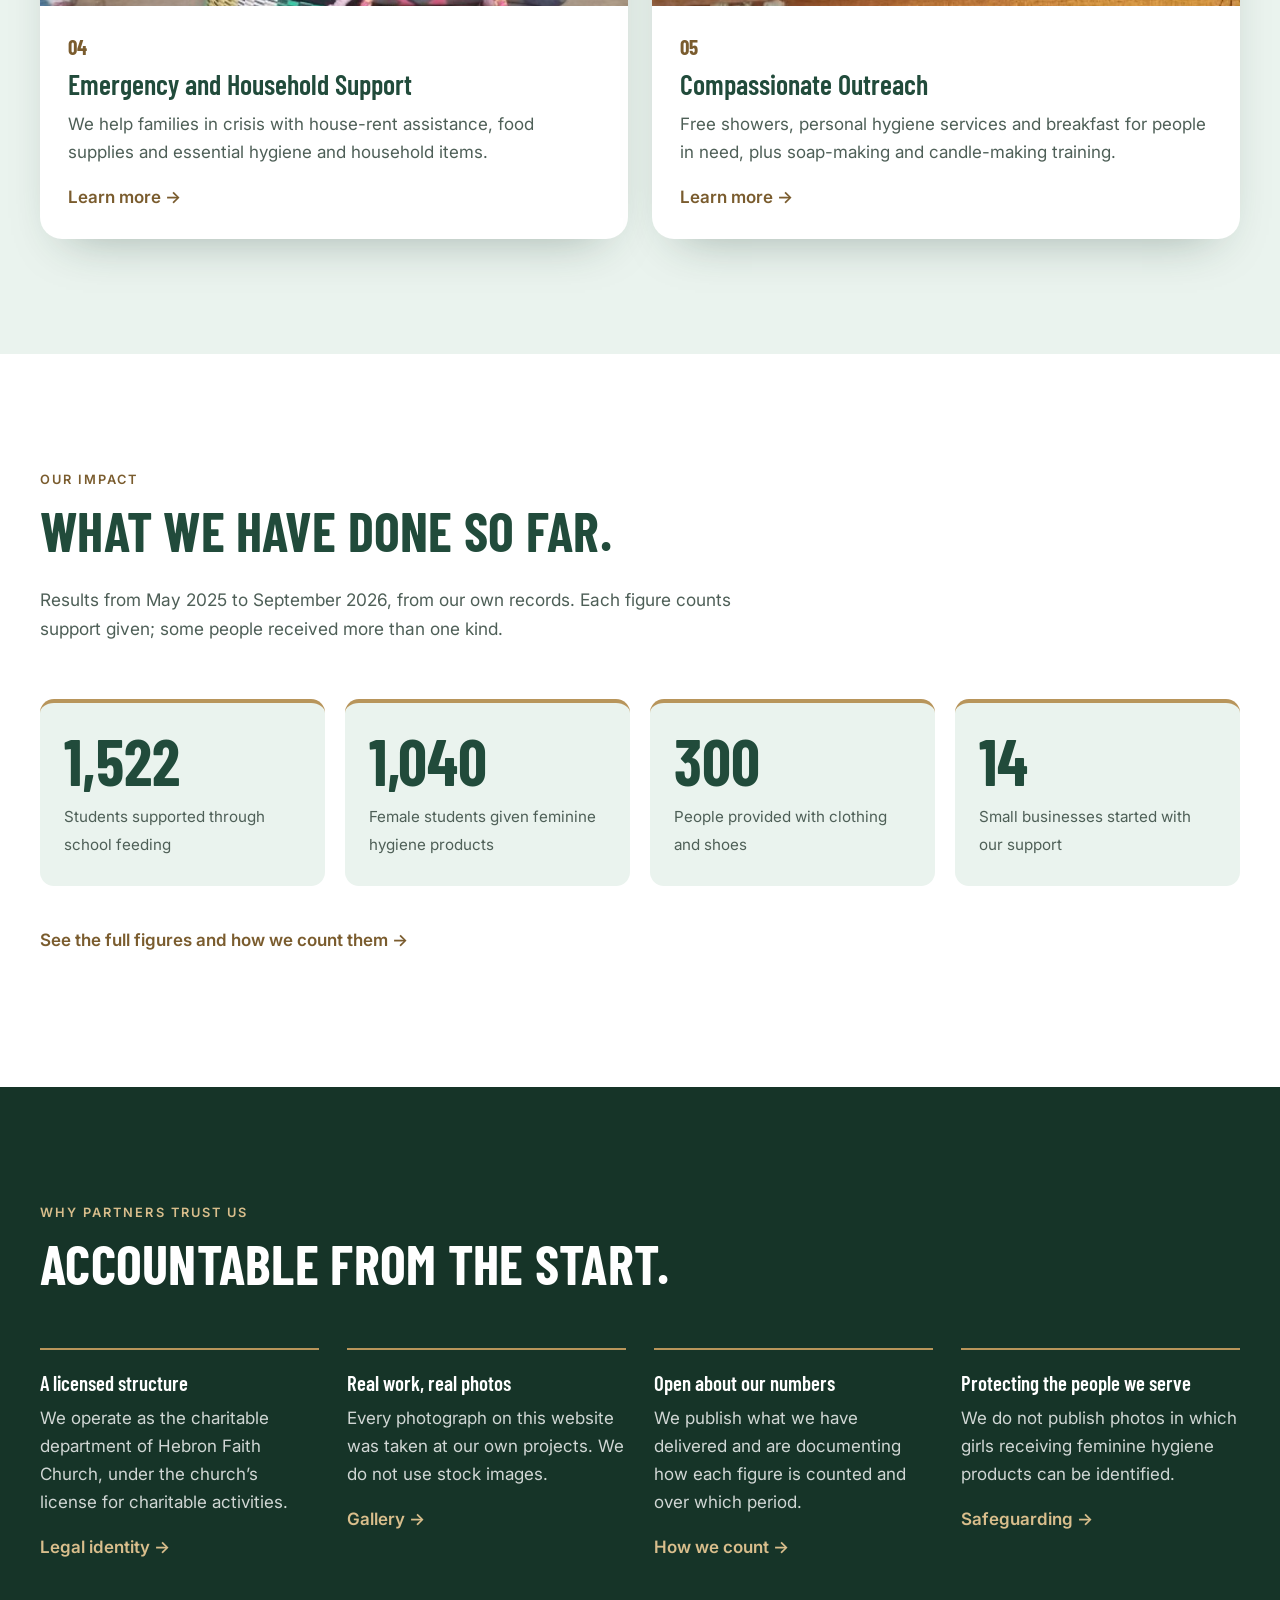
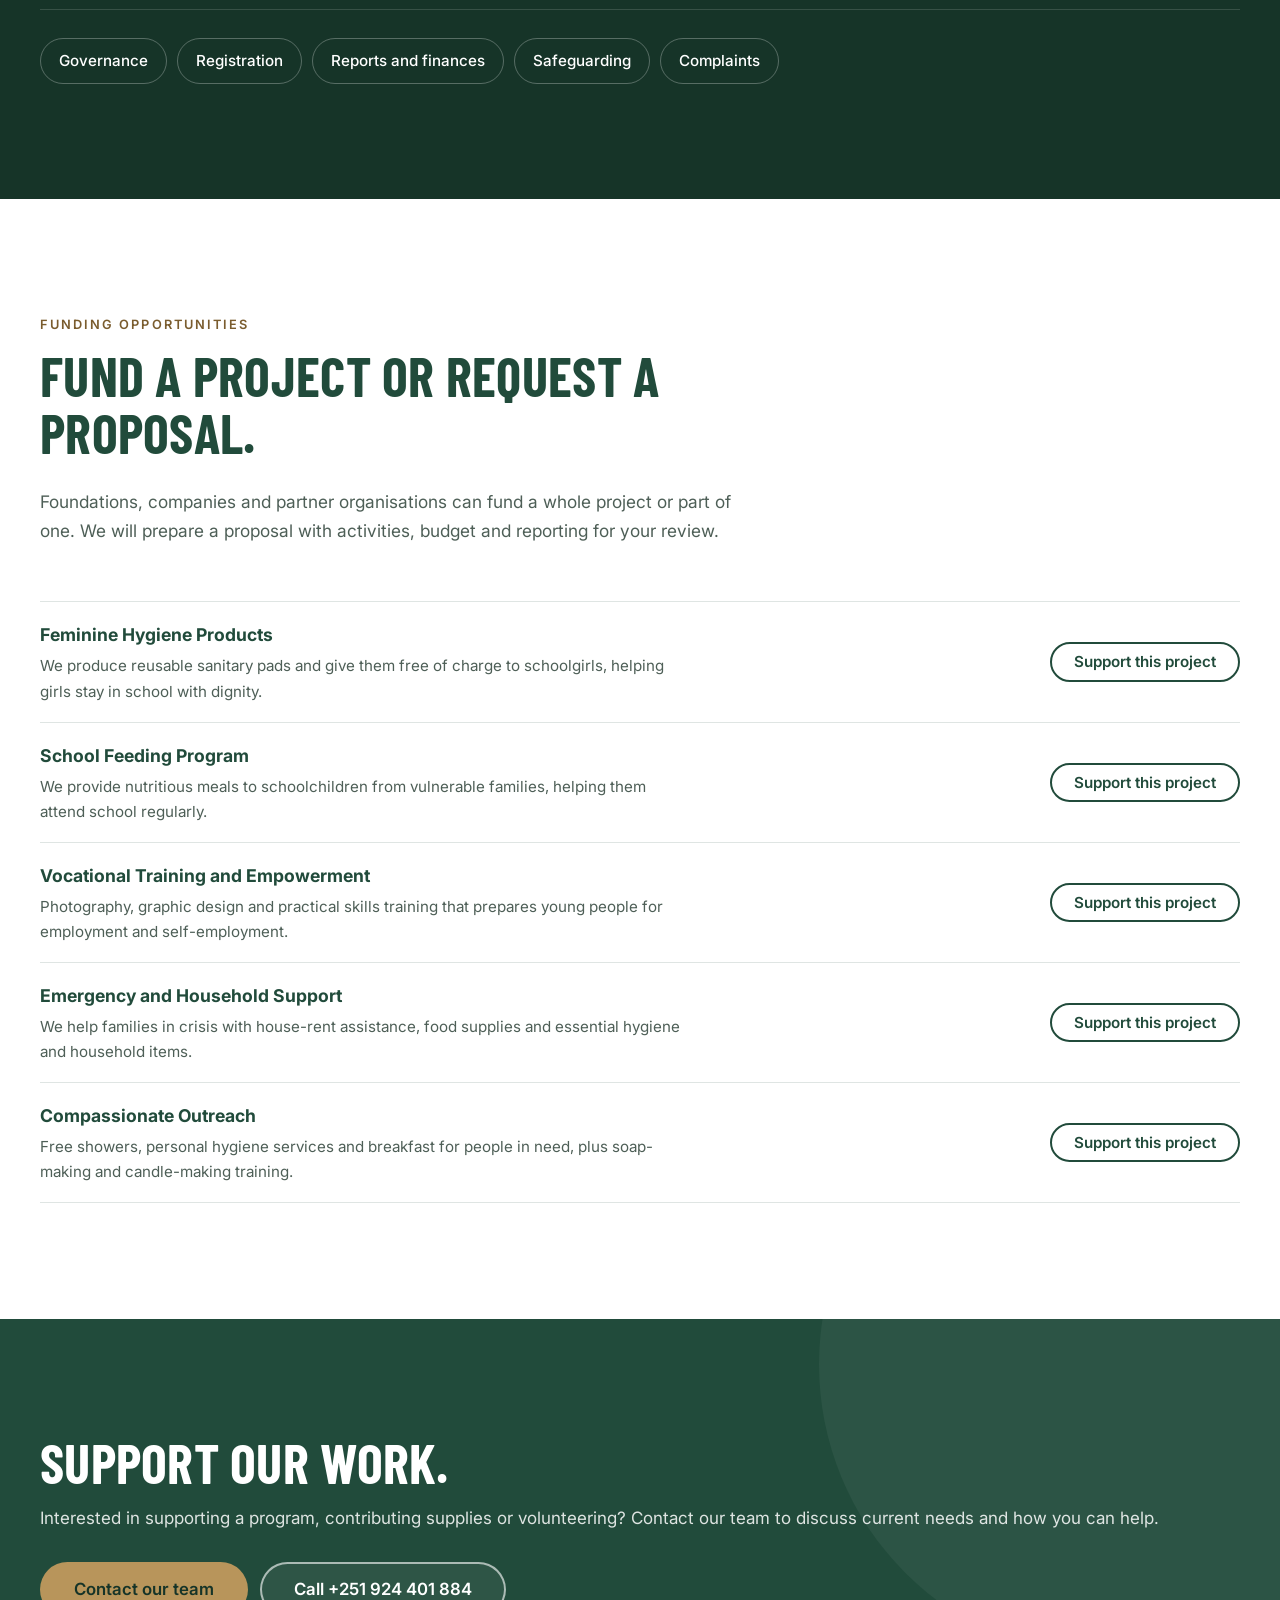
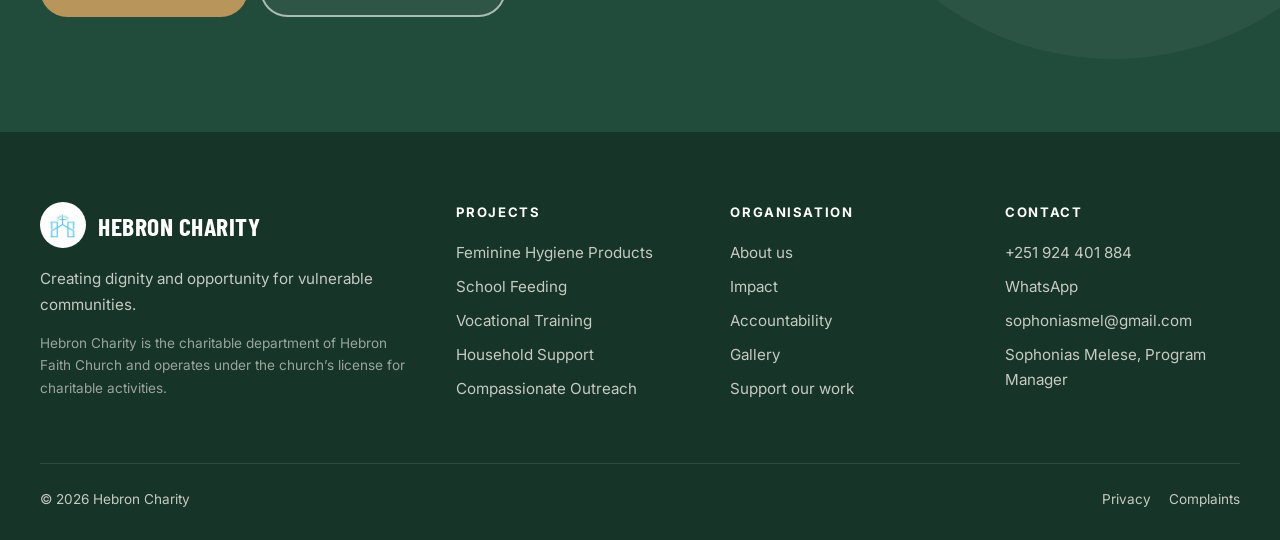
==== commit 8a49d283: "Restyle site with United Way-inspired layout White pages with pale green curved shapes, condensed up" ====
--- a/index.html
+++ b/index.html
@@ -19,7 +19,7 @@
   <link rel="icon" href="/images/logo.png" type="image/png">
   <link rel="preconnect" href="https://fonts.googleapis.com">
   <link rel="preconnect" href="https://fonts.gstatic.com" crossorigin>
-  <link href="https://fonts.googleapis.com/css2?family=Fraunces:ital,opsz,wght@0,9..144,400;0,9..144,600;0,9..144,700;1,9..144,400&family=Inter:wght@400;500;600;700&display=swap" rel="stylesheet">
+  <link href="https://fonts.googleapis.com/css2?family=Barlow+Condensed:wght@600;700&family=Inter:wght@400;500;600;700&display=swap" rel="stylesheet">
   <link rel="stylesheet" href="/styles.css">
   <script type="application/ld+json">
 {
@@ -41,6 +41,14 @@
 
   <!-- ============ HEADER ============ -->
   <header class="site-header" id="top">
+    <div class="utility-bar">
+      <nav class="container utility-inner" aria-label="Quick links">
+        <a href="/gallery">Gallery</a>
+        <a href="/partner?type=proposal#inquiry">Request a proposal</a>
+        <a href="tel:+251924401884">+251 924 401 884</a>
+        <a href="mailto:sophoniasmel@gmail.com">Email us</a>
+      </nav>
+    </div>
     <div class="container nav">
       <a href="/" class="brand" aria-label="Hebron Charity home">
         <span class="brand-logo"><img src="/images/logo.png" alt="" width="30" height="28"></span>
@@ -62,6 +70,7 @@
   <main id="main">
     <!-- ============ HERO ============ -->
     <section class="hero">
+      <div class="hero-media"><img width="960" height="1280" src="/images/p2-eating-outside.jpg" alt="Schoolgirls eating their school-feeding lunch together outside" fetchpriority="high"></div>
       <div class="container hero-grid">
         <div class="hero-text">
           <p class="eyebrow reveal">Hebron Charity</p>
@@ -69,15 +78,9 @@
           <p class="hero-lead reveal">Hebron Charity is the charitable department of Hebron Faith Church in Ethiopia. We serve vulnerable children, schoolgirls, young people and families in Addis Ababa.</p>
           <div class="hero-actions reveal">
             <a href="/partner" class="btn btn-accent btn-lg">Support our work</a>
-            <a href="/impact" class="btn btn-ghost btn-lg">Explore our impact</a>
+            <a href="/impact" class="btn btn-outline btn-lg">Explore our impact</a>
           </div>
           <p class="hero-sub reveal">Foundation, company or NGO? <a href="/partner?type=proposal#inquiry">Request a proposal →</a></p>
-        </div>
-        <div class="hero-mosaic reveal">
-          <img width="960" height="1280" src="/images/p2-eating-outside.jpg" alt="Schoolgirls eating their school-feeding lunch together outside" class="m1" fetchpriority="high">
-          <img width="1280" height="960" src="/images/p3-camera-class.jpg" alt="Trainees in a photography class" class="m2">
-          <img width="960" height="1280" src="/images/p1-sewing.jpg" alt="Reusable sanitary pads being sewn on an overlock machine" class="m3">
-          <img width="386" height="479" src="/images/p5-candles.jpg" alt="Candle-making training at the outreach project" class="m4">
         </div>
       </div>
     </section>
--- a/styles.css
+++ b/styles.css
@@ -6,15 +6,15 @@
   --ink: #214B3B;          /* forest green — headings, text & dark sections */
   --ink-deep: #163428;
   --ink-soft: #4E5F57;
-  --cream: #F8F5EE;        /* warm ivory page background */
-  --tint: #EFEBE1;         /* alternate section background */
+  --cream: #FFFFFF;        /* page background */
+  --tint: #EAF3EE;         /* pale green — alternate sections and curved shapes */
   --accent: #B8955B;       /* muted gold — buttons & fine details, use sparingly */
   --accent-dark: #7A5C2E;  /* gold for text on light backgrounds (5.7:1) */
   --accent-light: #D9BE8C; /* gold for text on dark green (5.5:1) */
   --white: #ffffff;
   --line: rgba(33, 75, 59, .14);
 
-  --font-display: "Fraunces", Georgia, serif;
+  --font-display: "Barlow Condensed", "Arial Narrow", sans-serif;
   --font-body: "Inter", system-ui, -apple-system, Segoe UI, Roboto, sans-serif;
 
   --radius: 14px;
@@ -24,7 +24,7 @@
 }
 
 *, *::before, *::after { box-sizing: border-box; }
-html { scroll-behavior: smooth; scroll-padding-top: 84px; }
+html { scroll-behavior: smooth; scroll-padding-top: 130px; }
 body {
   margin: 0;
   font-family: var(--font-body);
@@ -37,9 +37,10 @@
 [hidden] { display: none !important; }
 img { display: block; max-width: 100%; height: auto; }
 a { color: inherit; }
-h1, h2, h3 { font-family: var(--font-display); font-weight: 600; line-height: 1.12; margin: 0 0 .5em; letter-spacing: -.01em; }
-h1 { font-size: clamp(2.3rem, 5vw, 4.1rem); }
-h2 { font-size: clamp(1.9rem, 3.6vw, 2.9rem); }
+h1, h2, h3 { font-family: var(--font-display); font-weight: 600; line-height: 1.05; margin: 0 0 .5em; }
+h1, h2 { font-weight: 700; text-transform: uppercase; letter-spacing: .005em; }
+h1 { font-size: clamp(2.8rem, 6vw, 5rem); line-height: .98; }
+h2 { font-size: clamp(2.2rem, 4.4vw, 3.4rem); }
 h3 { font-size: clamp(1.6rem, 2.6vw, 2.2rem); }
 p { margin: 0 0 1em; }
 
@@ -52,7 +53,6 @@
   font-size: .8rem; font-weight: 600; letter-spacing: .16em; text-transform: uppercase;
   color: var(--accent-dark); margin-bottom: 12px;
 }
-.hero .eyebrow { color: var(--accent-light); }
 
 .skip-link { position: absolute; left: -999px; top: 8px; background: var(--ink); color: #fff; padding: 8px 14px; border-radius: 8px; z-index: 100; }
 .skip-link:focus { left: 8px; }
@@ -66,51 +66,44 @@
   transition: transform .2s ease, background .2s ease, box-shadow .2s ease;
 }
 .btn:hover { transform: translateY(-2px); }
-.btn-accent { background: var(--accent); color: var(--ink-deep); box-shadow: 0 10px 24px -10px rgba(184,149,91,.7); }
-.btn-accent:hover { background: #C9A970; }
+.btn-accent { background: var(--ink); color: #fff; }
+.btn-accent:hover { background: var(--ink-deep); }
+.section-dark .btn-accent, .contact .btn-accent { background: var(--accent); color: var(--ink-deep); }
+.section-dark .btn-accent:hover, .contact .btn-accent:hover { background: #C9A970; }
 .btn-ghost { border-color: rgba(255,255,255,.6); color: #fff; background: rgba(255,255,255,.06); }
 .btn-ghost:hover { background: rgba(255,255,255,.16); }
 .btn-sm { padding: 10px 22px; font-size: .95rem; }
 .btn-lg { padding: 17px 32px; font-size: 1.05rem; }
 
 /* ---------- Header ---------- */
-.site-header { position: fixed; inset: 0 0 auto; z-index: 50; padding: 16px 0; transition: background .3s, box-shadow .3s, padding .3s; }
-.site-header.scrolled { background: rgba(248, 245, 238, .95); backdrop-filter: blur(14px); box-shadow: 0 1px 0 var(--line); padding: 10px 0; }
-.nav { display: flex; align-items: center; justify-content: space-between; }
-.brand { display: flex; align-items: center; gap: 12px; text-decoration: none; color: #fff; }
-.brand-logo { width: 44px; height: 44px; border-radius: 12px; background: #fff; display: grid; place-items: center; flex-shrink: 0; box-shadow: 0 4px 14px -6px rgba(0,0,0,.4); }
-.brand-text { font-family: var(--font-display); font-weight: 700; font-size: 1.2rem; line-height: 1.05; }
-.brand-text small { display: block; font-family: var(--font-body); font-weight: 500; font-size: .72rem; letter-spacing: .1em; text-transform: uppercase; opacity: .8; margin-top: 3px; }
-.site-header.scrolled .brand { color: var(--ink); }
+.site-header { position: sticky; top: 0; z-index: 50; background: var(--white); box-shadow: 0 1px 0 var(--line); transition: box-shadow .3s; }
+.site-header.scrolled { box-shadow: 0 10px 28px -18px rgba(22, 52, 40, .45); }
+.utility-bar { background: var(--tint); }
+.utility-inner { display: flex; justify-content: flex-end; gap: 28px; padding: 8px 0; font-size: .74rem; font-weight: 600; letter-spacing: .1em; text-transform: uppercase; }
+.utility-inner a { color: var(--ink-soft); text-decoration: none; }
+.utility-inner a:hover { color: var(--ink); text-decoration: underline; }
+.nav { display: flex; align-items: center; justify-content: space-between; padding: 14px 0; }
+.brand { display: flex; align-items: center; gap: 12px; text-decoration: none; color: var(--ink); }
+.brand-logo { width: 46px; height: 46px; border-radius: 50%; background: #fff; display: grid; place-items: center; flex-shrink: 0; box-shadow: 0 0 0 1px var(--line); }
+.brand-text { font-family: var(--font-display); font-weight: 700; font-size: 1.6rem; line-height: 1; text-transform: uppercase; letter-spacing: .02em; }
 .brand-light { color: var(--cream); }
 .nav-menu { display: flex; align-items: center; gap: 32px; }
-.nav-menu a:not(.btn) { color: #fff; text-decoration: none; font-weight: 500; position: relative; }
-.nav-menu a:not(.btn)::after { content: ""; position: absolute; left: 0; bottom: -4px; width: 0; height: 2px; background: var(--accent); transition: width .25s; }
+.nav-menu a:not(.btn) { color: var(--ink); text-decoration: none; font-weight: 600; font-size: 1.05rem; position: relative; }
+.nav-menu a:not(.btn)::after { content: ""; position: absolute; left: 0; bottom: -6px; width: 0; height: 3px; border-radius: 2px; background: var(--accent); transition: width .25s; }
 .nav-menu a:not(.btn):hover::after { width: 100%; }
-.site-header.scrolled .nav-menu a:not(.btn) { color: var(--ink); }
 .nav-toggle { display: none; background: none; border: 0; width: 44px; height: 44px; cursor: pointer; padding: 10px; }
-.nav-toggle span { display: block; height: 2px; background: #fff; margin: 6px 0; border-radius: 2px; transition: transform .3s, opacity .3s; }
-.site-header.scrolled .nav-toggle span { background: var(--ink); }
+.nav-toggle span { display: block; height: 2px; background: var(--ink); margin: 6px 0; border-radius: 2px; transition: transform .3s, opacity .3s; }
 
 /* ---------- Hero ---------- */
-.hero {
-  position: relative; color: #fff; overflow: hidden;
-  background:
-    radial-gradient(900px 500px at 85% 20%, rgba(184,149,91,.13), transparent 60%),
-    radial-gradient(700px 500px at 10% 100%, rgba(255,255,255,.05), transparent 60%),
-    linear-gradient(160deg, var(--ink) 0%, var(--ink-deep) 100%);
-  padding: 150px 0 90px;
-}
-.hero-grid { display: grid; grid-template-columns: 1.1fr 1fr; gap: clamp(36px, 5vw, 70px); align-items: center; }
-.hero h1 em { font-style: italic; font-weight: 400; color: var(--accent-light); }
-.hero-lead { margin: 22px 0 0; font-size: clamp(1.05rem, 1.5vw, 1.2rem); opacity: .88; max-width: 520px; }
+.hero { position: relative; overflow: hidden; background: var(--white); }
+.hero::before { content: ""; position: absolute; left: -12%; bottom: -34%; width: 78%; aspect-ratio: 1; border-radius: 50%; background: var(--tint); }
+.hero-media { position: absolute; left: 0; top: 0; bottom: 7%; width: 52%; }
+.hero-media img { width: 100%; height: 100%; object-fit: cover; object-position: 50% 20%; border-radius: 0 0 100% 0 / 0 0 100% 0; }
+.hero-grid { position: relative; display: grid; grid-template-columns: 1fr 1fr; min-height: 640px; align-items: center; }
+.hero-text { grid-column: 2; padding: 72px 0 72px clamp(24px, 4vw, 56px); }
+.hero h1 em { font-style: normal; color: var(--accent-dark); }
+.hero-lead { margin: 22px 0 0; font-size: clamp(1.05rem, 1.5vw, 1.2rem); color: var(--ink-soft); max-width: 520px; }
 .hero-actions { display: flex; flex-wrap: wrap; gap: 14px; margin-top: 36px; }
-.hero-mosaic { display: grid; grid-template-columns: repeat(6, 1fr); grid-template-rows: repeat(6, 62px); gap: 12px; }
-.hero-mosaic img { width: 100%; height: 100%; object-fit: cover; border-radius: var(--radius); box-shadow: 0 20px 40px -20px rgba(0,0,0,.6); }
-.m1 { grid-column: 1 / 5; grid-row: 1 / 7; object-position: 50% 35%; }
-.m2 { grid-column: 5 / 7; grid-row: 1 / 3; }
-.m3 { grid-column: 5 / 7; grid-row: 3 / 5; }
-.m4 { grid-column: 5 / 7; grid-row: 5 / 7; }
 
 /* ---------- At a glance ---------- */
 .glance { background: var(--white); border-bottom: 1px solid var(--line); }
@@ -118,7 +111,7 @@
 .glance a { display: flex; flex-direction: column; gap: 6px; padding: 26px 20px; text-decoration: none; border-left: 1px solid var(--line); transition: background .2s; }
 .glance a:last-child { border-right: 1px solid var(--line); }
 .glance a:hover { background: var(--tint); }
-.glance b { font-family: var(--font-display); font-size: 1.6rem; color: var(--accent-dark); line-height: 1; }
+.glance b { font-family: var(--font-display); font-size: 2rem; color: var(--accent-dark); line-height: 1; }
 .glance span { font-weight: 600; font-size: .95rem; line-height: 1.3; }
 
 /* ---------- Projects ---------- */
@@ -149,9 +142,9 @@
 
 /* ---------- Impact ---------- */
 .impact-highlights { display: grid; grid-template-columns: repeat(4, 1fr); gap: 20px; margin-bottom: 40px; }
-.stat { background: var(--ink); color: #fff; border-radius: var(--radius); padding: 28px 24px; }
-.stat b { display: block; font-family: var(--font-display); font-size: clamp(2.2rem, 3.6vw, 3rem); line-height: 1; color: var(--accent-light); margin-bottom: 10px; }
-.stat span { font-size: .95rem; line-height: 1.4; opacity: .88; }
+.stat { background: var(--tint); color: var(--ink); border-radius: var(--radius); padding: 28px 24px; border-top: 4px solid var(--accent); }
+.stat b { display: block; font-family: var(--font-display); font-weight: 700; font-size: clamp(3rem, 5vw, 4.2rem); line-height: .95; color: var(--ink); margin-bottom: 10px; }
+.stat span { font-size: .95rem; line-height: 1.4; color: var(--ink-soft); }
 .period { font-weight: 600; margin: 0 0 12px; }
 .area-intro { margin: 72px 0 24px; }
 .area-intro p.draft-label { font-size: .78rem; color: var(--accent-dark); }
@@ -173,12 +166,12 @@
 .impact-list b { font-family: var(--font-display); font-size: 1.25rem; color: var(--ink); font-variant-numeric: tabular-nums; }
 
 /* ---------- Contact ---------- */
-.contact { background: var(--tint); }
-.contact-inner { display: flex; flex-wrap: wrap; align-items: center; justify-content: space-between; gap: 30px; background: var(--white); border-radius: var(--radius-lg); padding: clamp(32px, 5vw, 60px); box-shadow: var(--shadow); }
+.contact { background: var(--ink); color: #fff; position: relative; overflow: hidden; }
+.contact::before { content: ""; position: absolute; right: -10%; top: -60%; width: 46%; aspect-ratio: 1; border-radius: 50%; background: rgba(255, 255, 255, .05); }
+.contact-inner { position: relative; display: flex; flex-wrap: wrap; align-items: center; justify-content: space-between; gap: 30px; }
 .contact-inner h2 { margin-bottom: .25em; max-width: 620px; }
-.contact-inner p { color: var(--ink-soft); margin: 0; }
+.contact-inner p { color: rgba(255, 255, 255, .85); margin: 0; }
 .contact-actions { display: flex; flex-wrap: wrap; gap: 12px; }
-.contact .btn-ghost { color: var(--ink); border-color: var(--line); background: var(--tint); }
 
 /* ---------- Footer ---------- */
 .site-footer { background: var(--ink-deep); color: rgba(248,245,238,.78); padding: 70px 0 30px; font-size: .95rem; }
@@ -217,24 +210,17 @@
 .todo b { display: block; font-size: .72rem; letter-spacing: .12em; text-transform: uppercase; color: var(--accent-dark); margin-bottom: 2px; }
 .tbc, .draft-label { display: inline-block; font-size: .78rem; font-weight: 600; color: var(--accent-dark); background: rgba(184, 149, 91, .16); padding: 2px 10px; border-radius: 999px; }
 .draft-label { margin-bottom: 8px; }
-.hero .tbc, .page-hero .tbc { color: var(--accent-light); background: rgba(217, 190, 140, .16); }
 .intro-grid .facts { margin-bottom: 8px; }
 .intro-grid .facts div { grid-template-columns: 160px 1fr; }
 
 /* ---------- Page hero (inner pages) ---------- */
-.page-hero {
-  color: #fff;
-  background:
-    radial-gradient(900px 500px at 85% 0%, rgba(184,149,91,.12), transparent 60%),
-    linear-gradient(160deg, var(--ink) 0%, var(--ink-deep) 100%);
-  padding: 150px 0 72px;
-}
+.page-hero { position: relative; overflow: hidden; background: var(--tint); padding: 72px 0 64px; }
+.page-hero::after { content: ""; position: absolute; right: -8%; top: -40%; width: 44%; aspect-ratio: 1; border-radius: 50%; background: var(--white); opacity: .7; }
+.page-hero .container { position: relative; z-index: 1; }
 .page-hero h1 { max-width: 820px; }
-.page-hero .eyebrow { color: var(--accent-light); }
-.page-hero .hero-lead { max-width: 680px; margin-top: 0; }
-.breadcrumbs ol { list-style: none; display: flex; flex-wrap: wrap; gap: 8px; padding: 0; margin: 0 0 22px; font-size: .9rem; opacity: .8; }
+.page-hero .hero-lead { max-width: 680px; margin-top: 0; color: var(--ink-soft); }
+.breadcrumbs ol { list-style: none; display: flex; flex-wrap: wrap; gap: 8px; padding: 0; margin: 0 0 22px; font-size: .9rem; color: var(--ink-soft); }
 .breadcrumbs li + li::before { content: "/"; margin-right: 8px; }
-.breadcrumbs a { color: #fff; }
 
 /* ---------- Home ---------- */
 .intro-grid { display: grid; grid-template-columns: 1fr 1.4fr; gap: clamp(36px, 6vw, 80px); }
@@ -248,11 +234,11 @@
 .program-card:hover .program-media img { transform: scale(1.05); }
 .program-body { padding: 24px 28px 28px; display: flex; flex-direction: column; flex: 1; }
 .program-body p { color: var(--ink-soft); flex: 1; }
-.program-num { font-family: var(--font-display); font-weight: 700; color: var(--accent-dark); font-size: 1.1rem; }
-.program-card h3 { font-size: 1.45rem; margin: 6px 0 10px; }
+.program-num { font-family: var(--font-display); font-weight: 700; color: var(--accent-dark); font-size: 1.3rem; }
+.program-card h3 { font-size: 1.75rem; margin: 6px 0 10px; }
 .program-card h3 a { text-decoration: none; }
-.hero-sub { margin: 22px 0 0; opacity: .88; }
-.hero-sub a { color: var(--accent-light); font-weight: 600; text-decoration: none; }
+.hero-sub { margin: 22px 0 0; color: var(--ink-soft); }
+.hero-sub a { color: var(--accent-dark); font-weight: 600; text-decoration: none; }
 .hero-sub a:hover { text-decoration: underline; }
 .cred-links { display: flex; flex-wrap: wrap; gap: 10px; margin-top: 48px; padding-top: 28px; border-top: 1px solid rgba(255,255,255,.14); }
 .cred-links a { color: #fff; text-decoration: none; font-weight: 500; font-size: .95rem; padding: 9px 18px; border: 1px solid rgba(255,255,255,.28); border-radius: 999px; }
@@ -281,7 +267,7 @@
 .aside-small { font-size: .9rem; }
 .h4 { font-size: 1.25rem; margin: 0; }
 .stat-row { display: grid; grid-template-columns: repeat(auto-fit, minmax(200px, 1fr)); gap: 16px; margin-bottom: 16px; }
-.stat-sm b { font-size: 2.2rem; }
+.stat-sm b { font-size: 2.8rem; }
 .flag { border-left: 3px solid var(--accent); padding-left: 14px; color: var(--ink-soft); }
 .photo-strip { display: grid; grid-template-columns: repeat(auto-fill, minmax(180px, 1fr)); gap: 12px; }
 .photo-strip img { width: 100%; aspect-ratio: 4/3; object-fit: cover; border-radius: 12px; cursor: zoom-in; }
@@ -353,16 +339,19 @@
     position: fixed; inset: 0; flex-direction: column; justify-content: center; gap: 28px;
     background: var(--ink); transform: translateX(100%); transition: transform .4s ease;
   }
-  .nav-menu a:not(.btn), .site-header.scrolled .nav-menu a:not(.btn) { color: #fff; font-size: 1.45rem; font-family: var(--font-display); }
+  .utility-bar { display: none; }
+  .nav-menu a:not(.btn) { color: #fff; font-size: 1.9rem; font-family: var(--font-display); text-transform: uppercase; }
   .nav-open .nav-menu { transform: none; }
   .nav-open .brand { position: relative; z-index: 60; color: #fff; }
   .nav-open .nav-toggle span { background: #fff; }
   .nav-open .nav-toggle span:nth-child(1) { transform: translateY(8px) rotate(45deg); }
   .nav-open .nav-toggle span:nth-child(2) { opacity: 0; }
   .nav-open .nav-toggle span:nth-child(3) { transform: translateY(-8px) rotate(-45deg); }
-  .hero { padding: 120px 0 70px; }
-  .hero-grid { grid-template-columns: 1fr; }
-  .hero-mosaic { grid-template-rows: repeat(6, 48px); }
+  .hero::before { left: -40%; top: -10%; width: 150%; }
+  .hero-media { position: relative; top: 0; width: 100%; height: 340px; }
+  .hero-media img { border-radius: 0 0 50% 50% / 0 0 56px 56px; }
+  .hero-grid { grid-template-columns: 1fr; min-height: 0; }
+  .hero-text { grid-column: 1; padding: 36px 0 56px; }
   .gallery { grid-template-columns: repeat(2, 1fr); }
 }
 @media (max-width: 600px) {
@@ -383,11 +372,12 @@
   .program-card, .program-card:nth-child(n+4) { grid-column: auto; }
   .program-card:nth-child(n+4) .program-media img { aspect-ratio: 4/3; }
   .program-card:last-child { grid-column: 1 / -1; }
-  .article-grid, .form-grid, .two-col, .intro-grid { grid-template-columns: 1fr; }
+  .article-grid, .form-grid, .two-col, .intro-grid { grid-template-columns: minmax(0, 1fr); }
   .article-aside { position: static; }
 }
 @media (max-width: 860px) {
-  .page-hero { padding: 120px 0 56px; }
+  .page-hero { padding: 48px 0 44px; }
+  .page-hero::after { width: 80%; top: -30%; right: -40%; }
 }
 @media (max-width: 600px) {
   .program-grid, .trust-grid, .field-row { grid-template-columns: 1fr; }
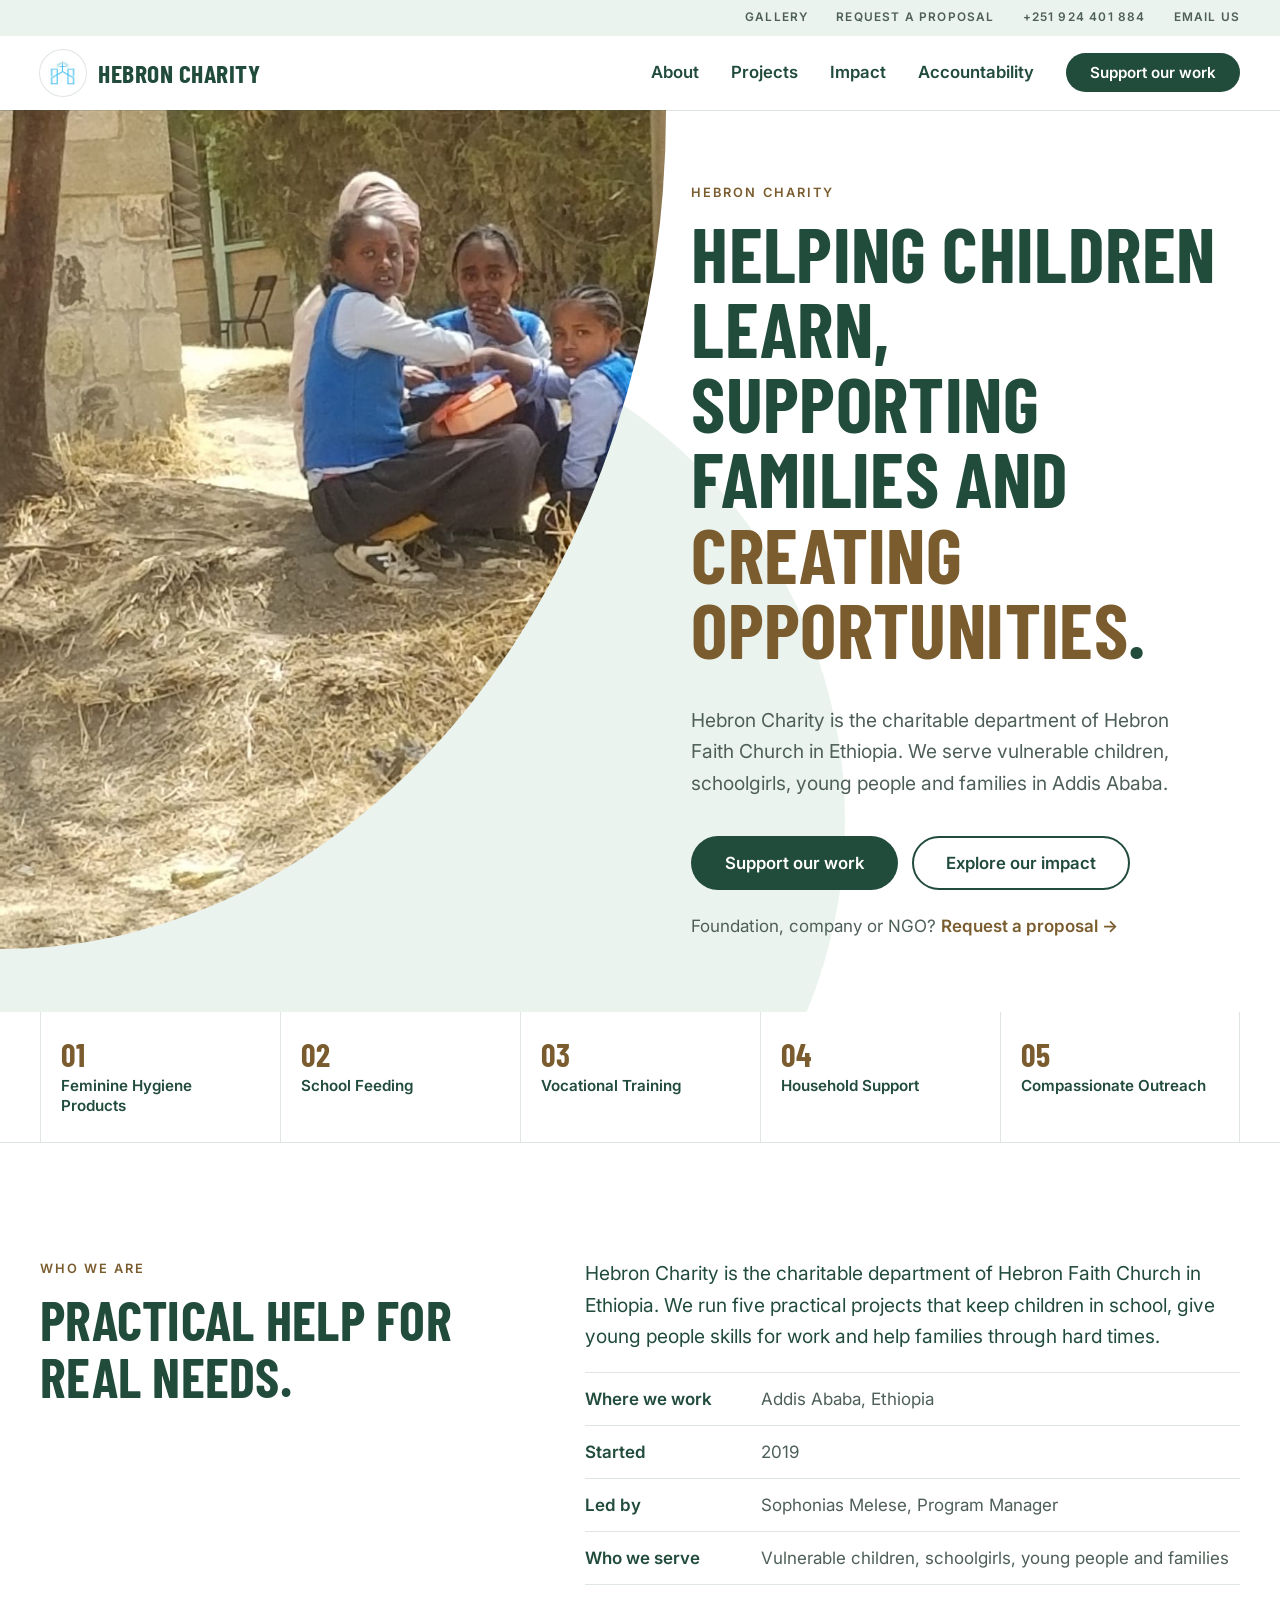
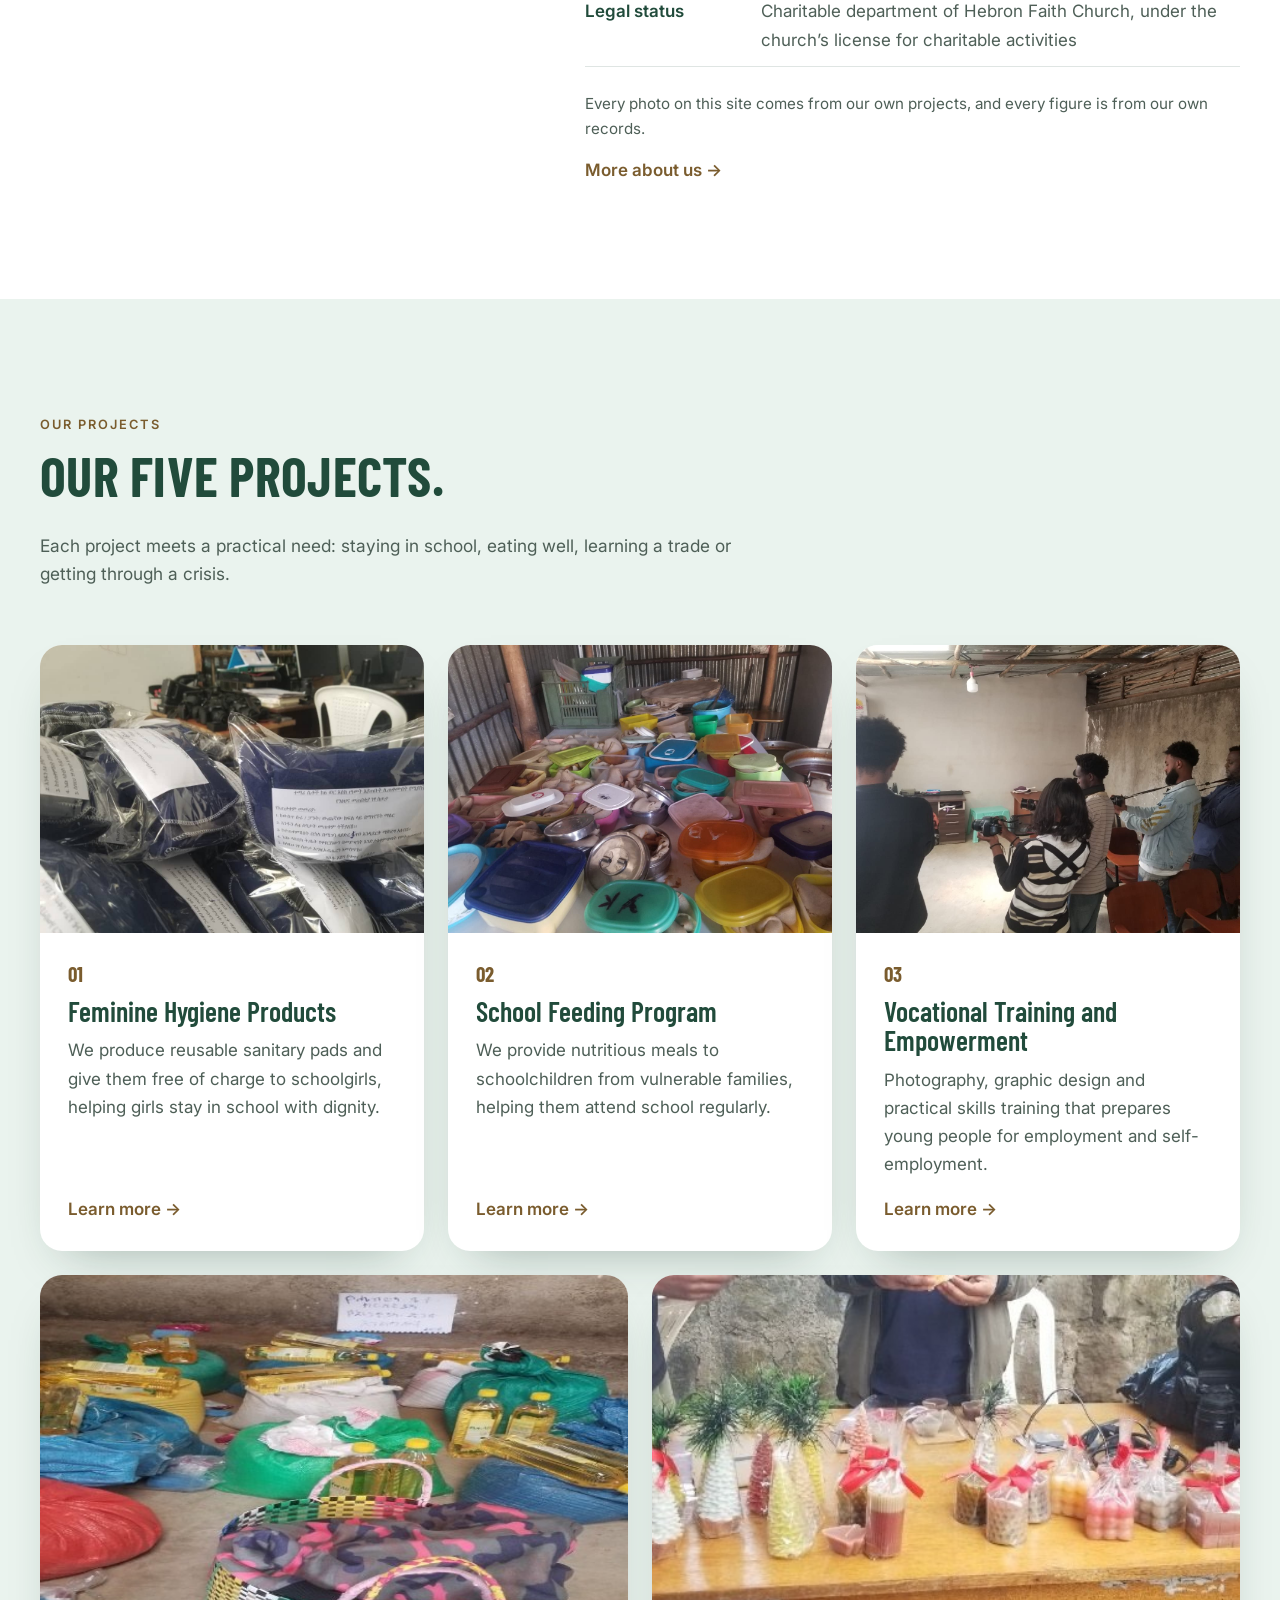
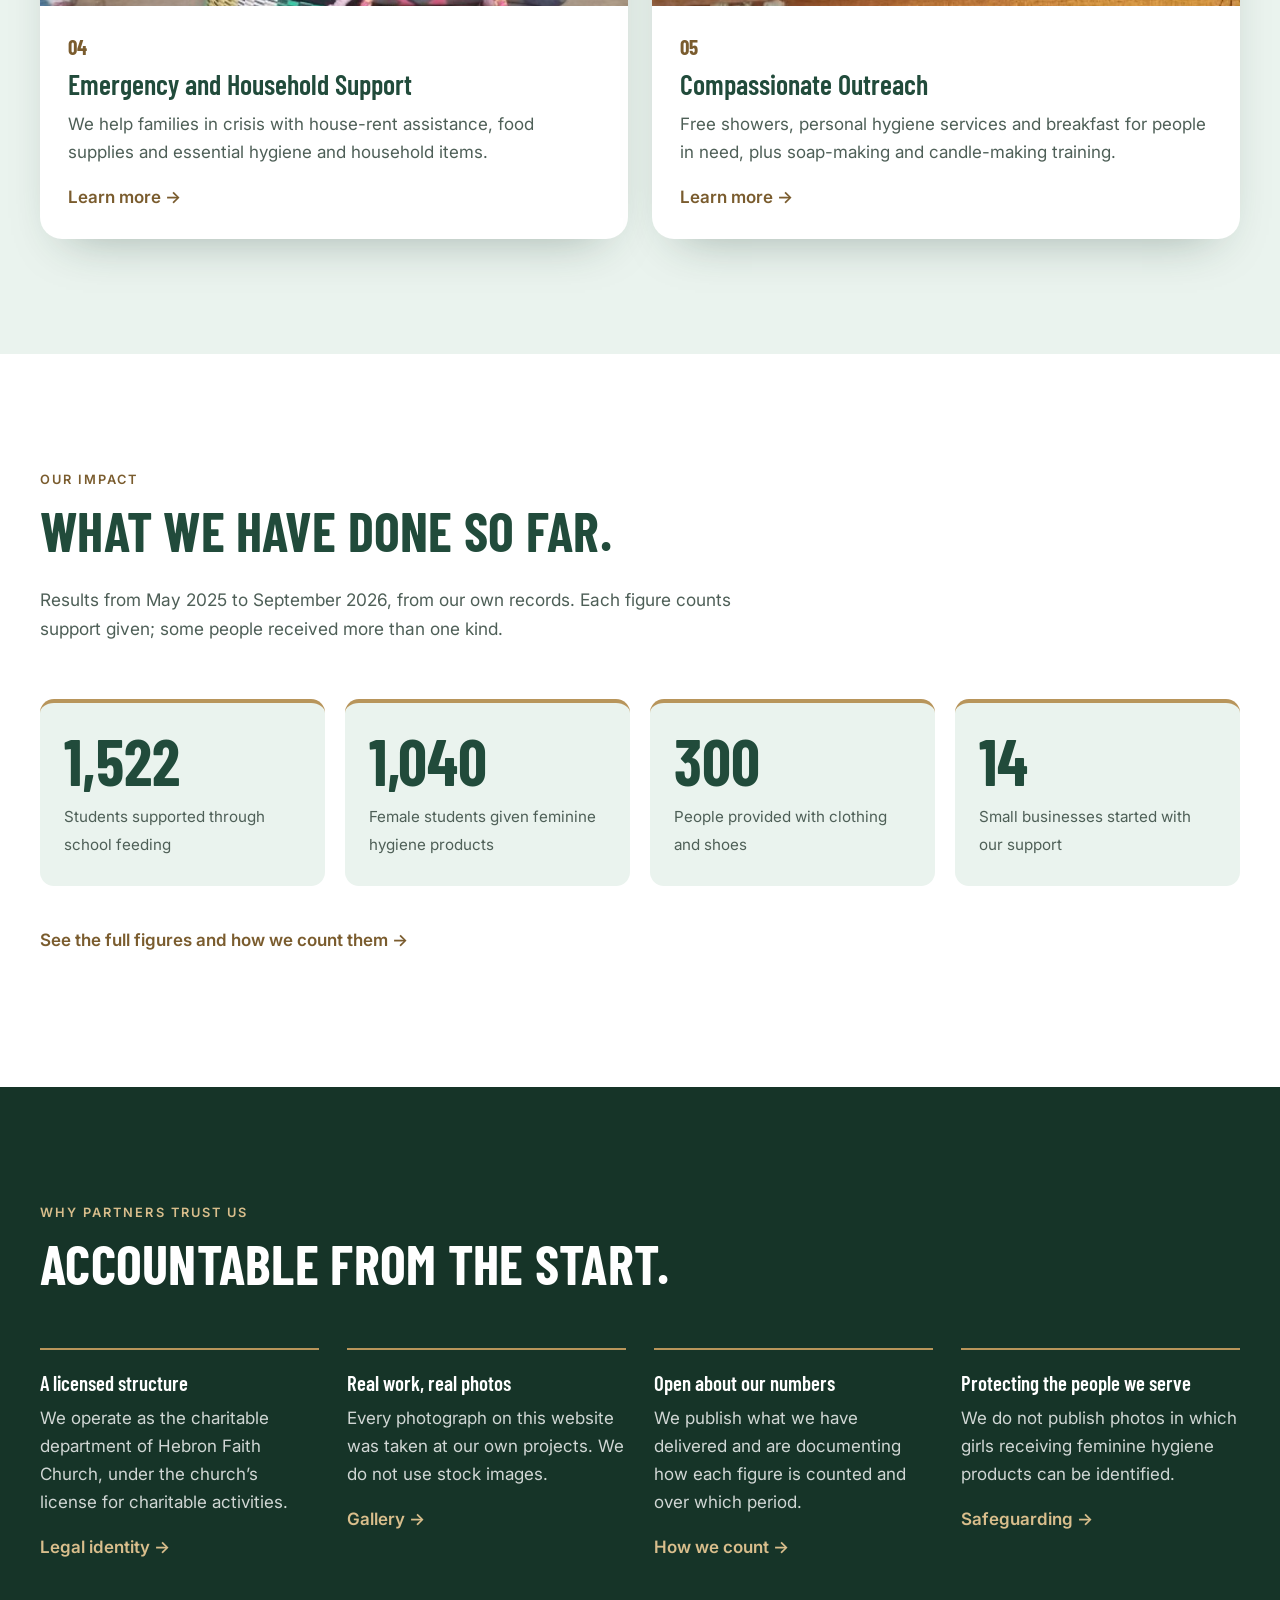
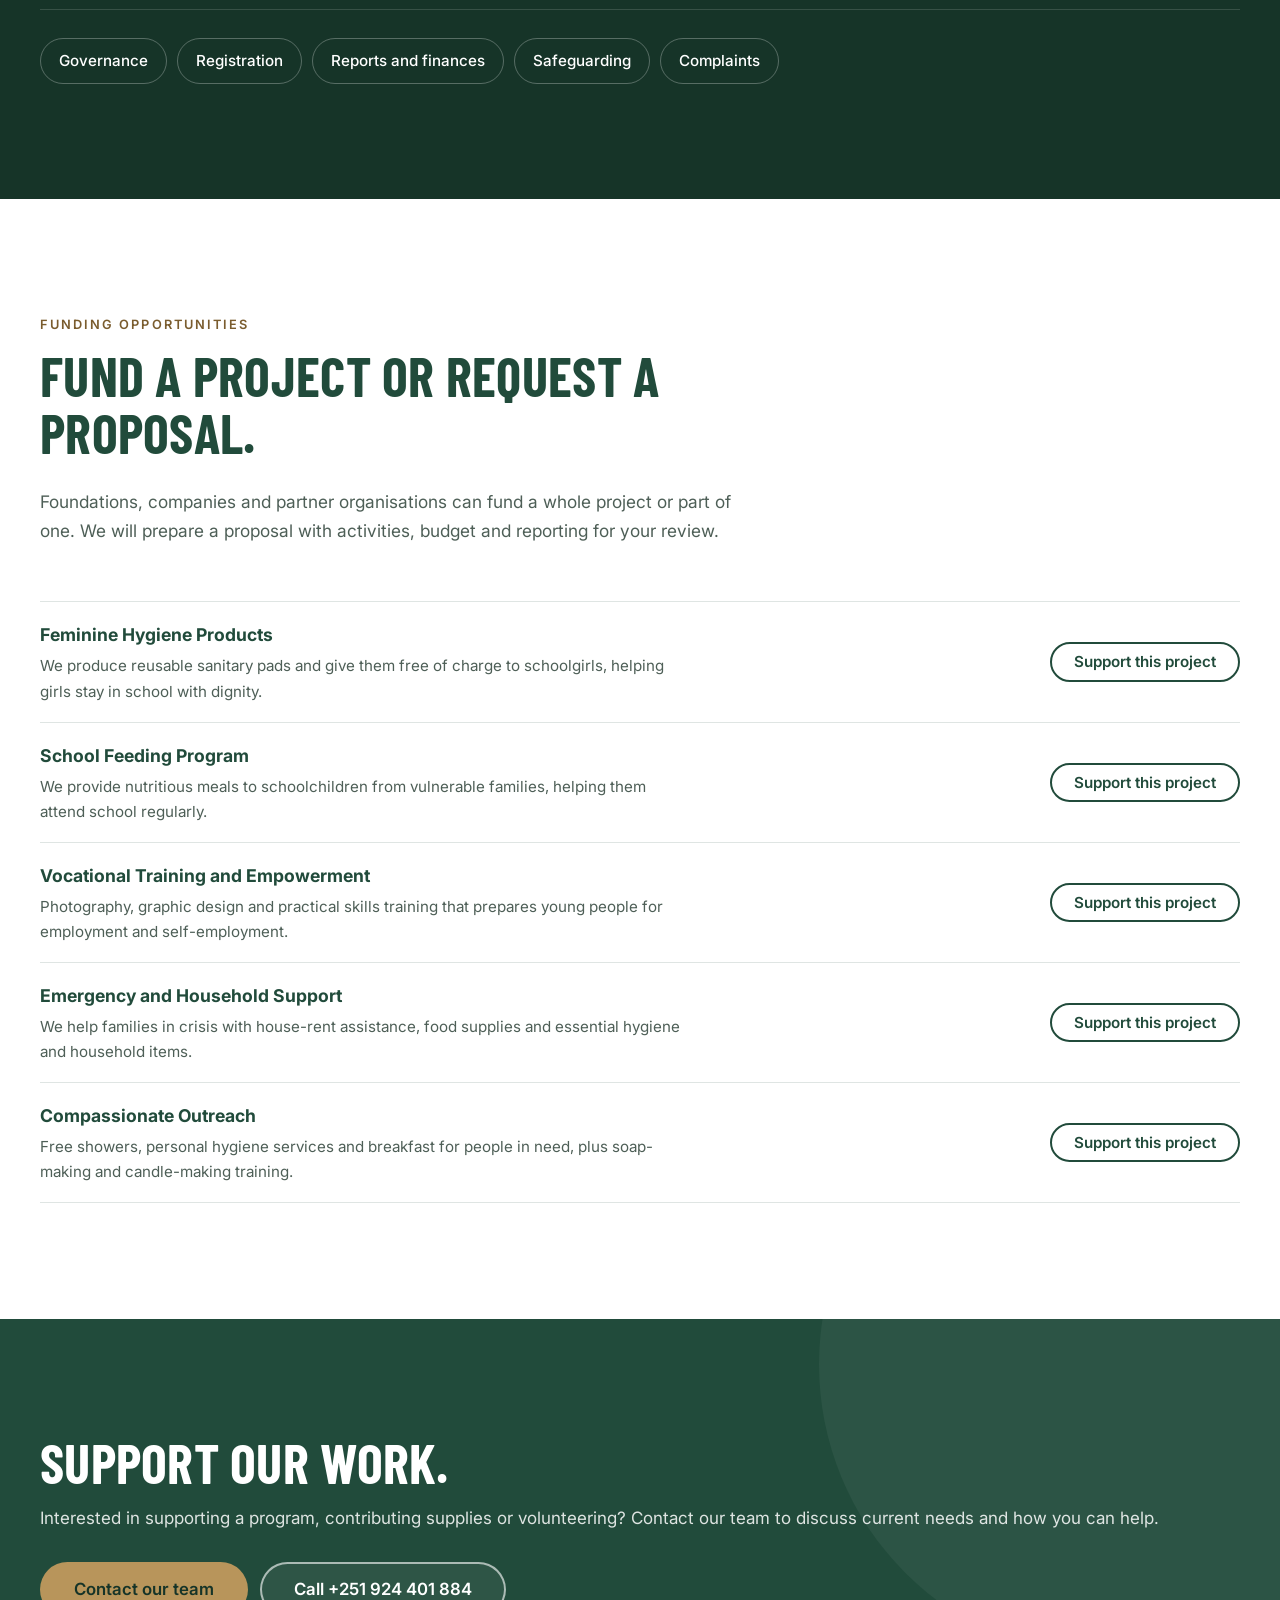
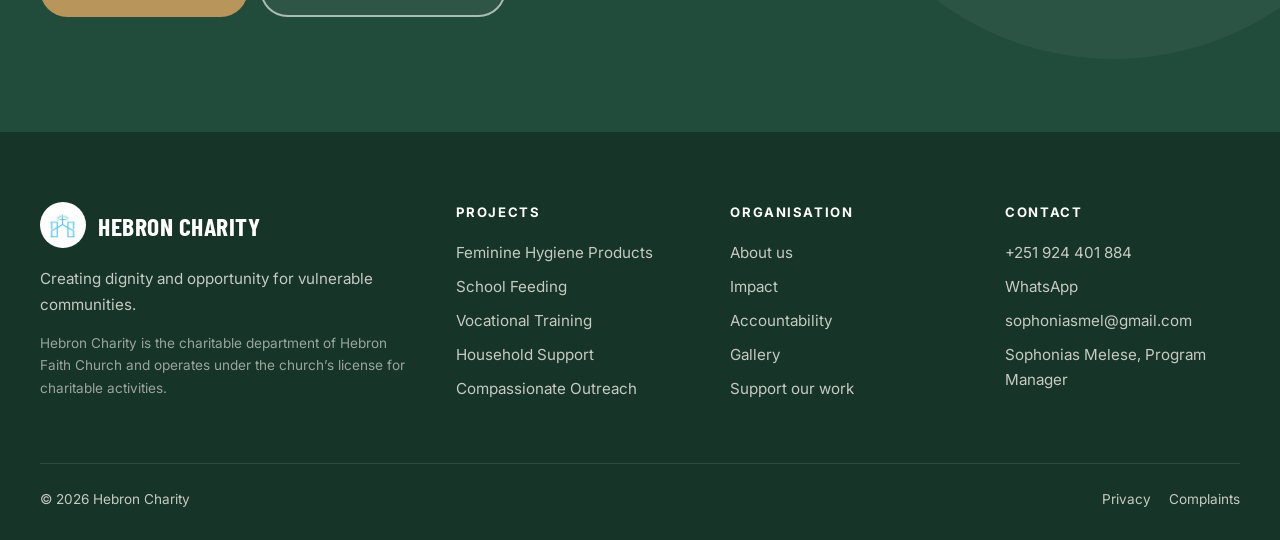
==== commit 575fae4c: "Add school feeding schools and change start date to 2019 Co-Authored-By: Claude Opus 5.5 <noreply@an" ====
--- a/index.html
+++ b/index.html
@@ -107,7 +107,7 @@
           <p class="lead">Hebron Charity is the charitable department of Hebron Faith Church in Ethiopia. We run five practical projects that keep children in school, give young people skills for work and help families through hard times.</p>
           <dl class="facts">
             <div><dt>Where we work</dt><dd>Addis Ababa, Ethiopia</dd></div>
-            <div><dt>Started</dt><dd>May 2024</dd></div>
+            <div><dt>Started</dt><dd>2019</dd></div>
             <div><dt>Led by</dt><dd>Sophonias Melese, Program Manager</dd></div>
             <div><dt>Who we serve</dt><dd>Vulnerable children, schoolgirls, young people and families</dd></div>
             <div><dt>Legal status</dt><dd>Charitable department of Hebron Faith Church, under the church’s license for charitable activities</dd></div>
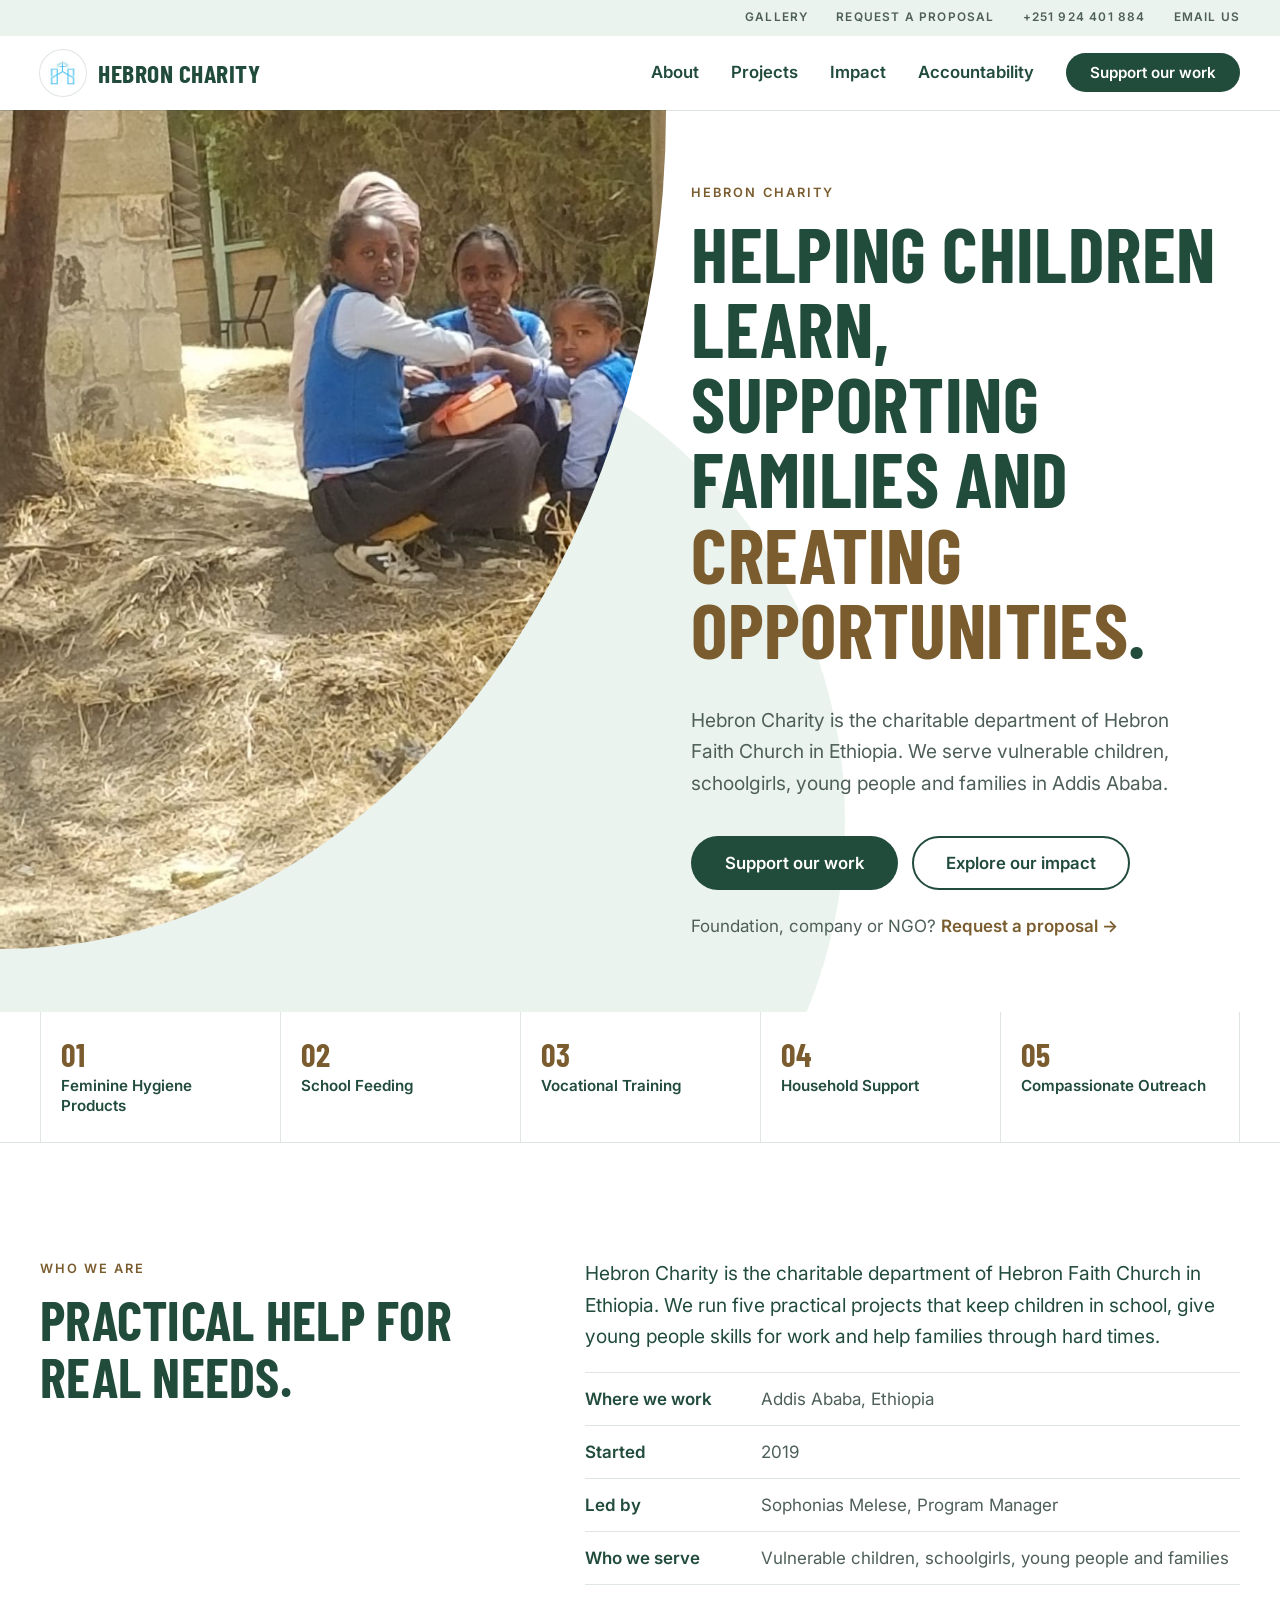
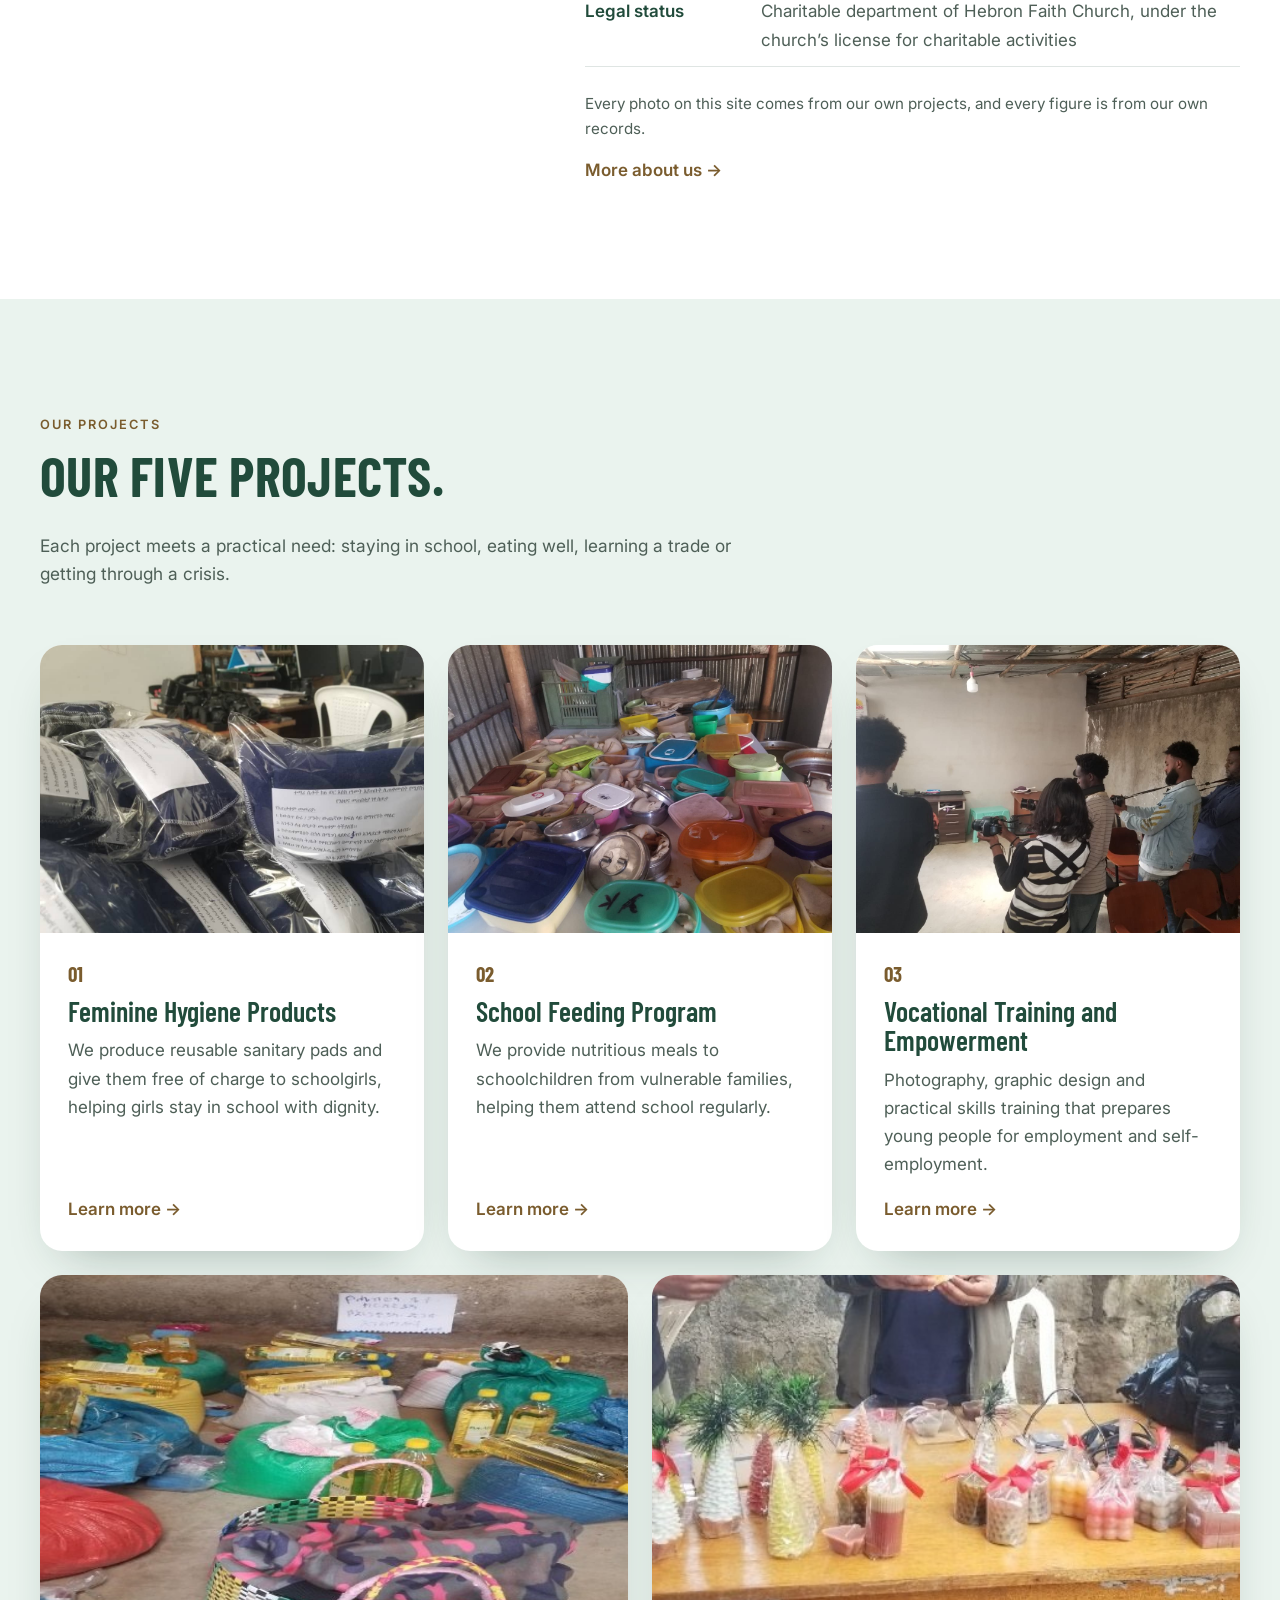
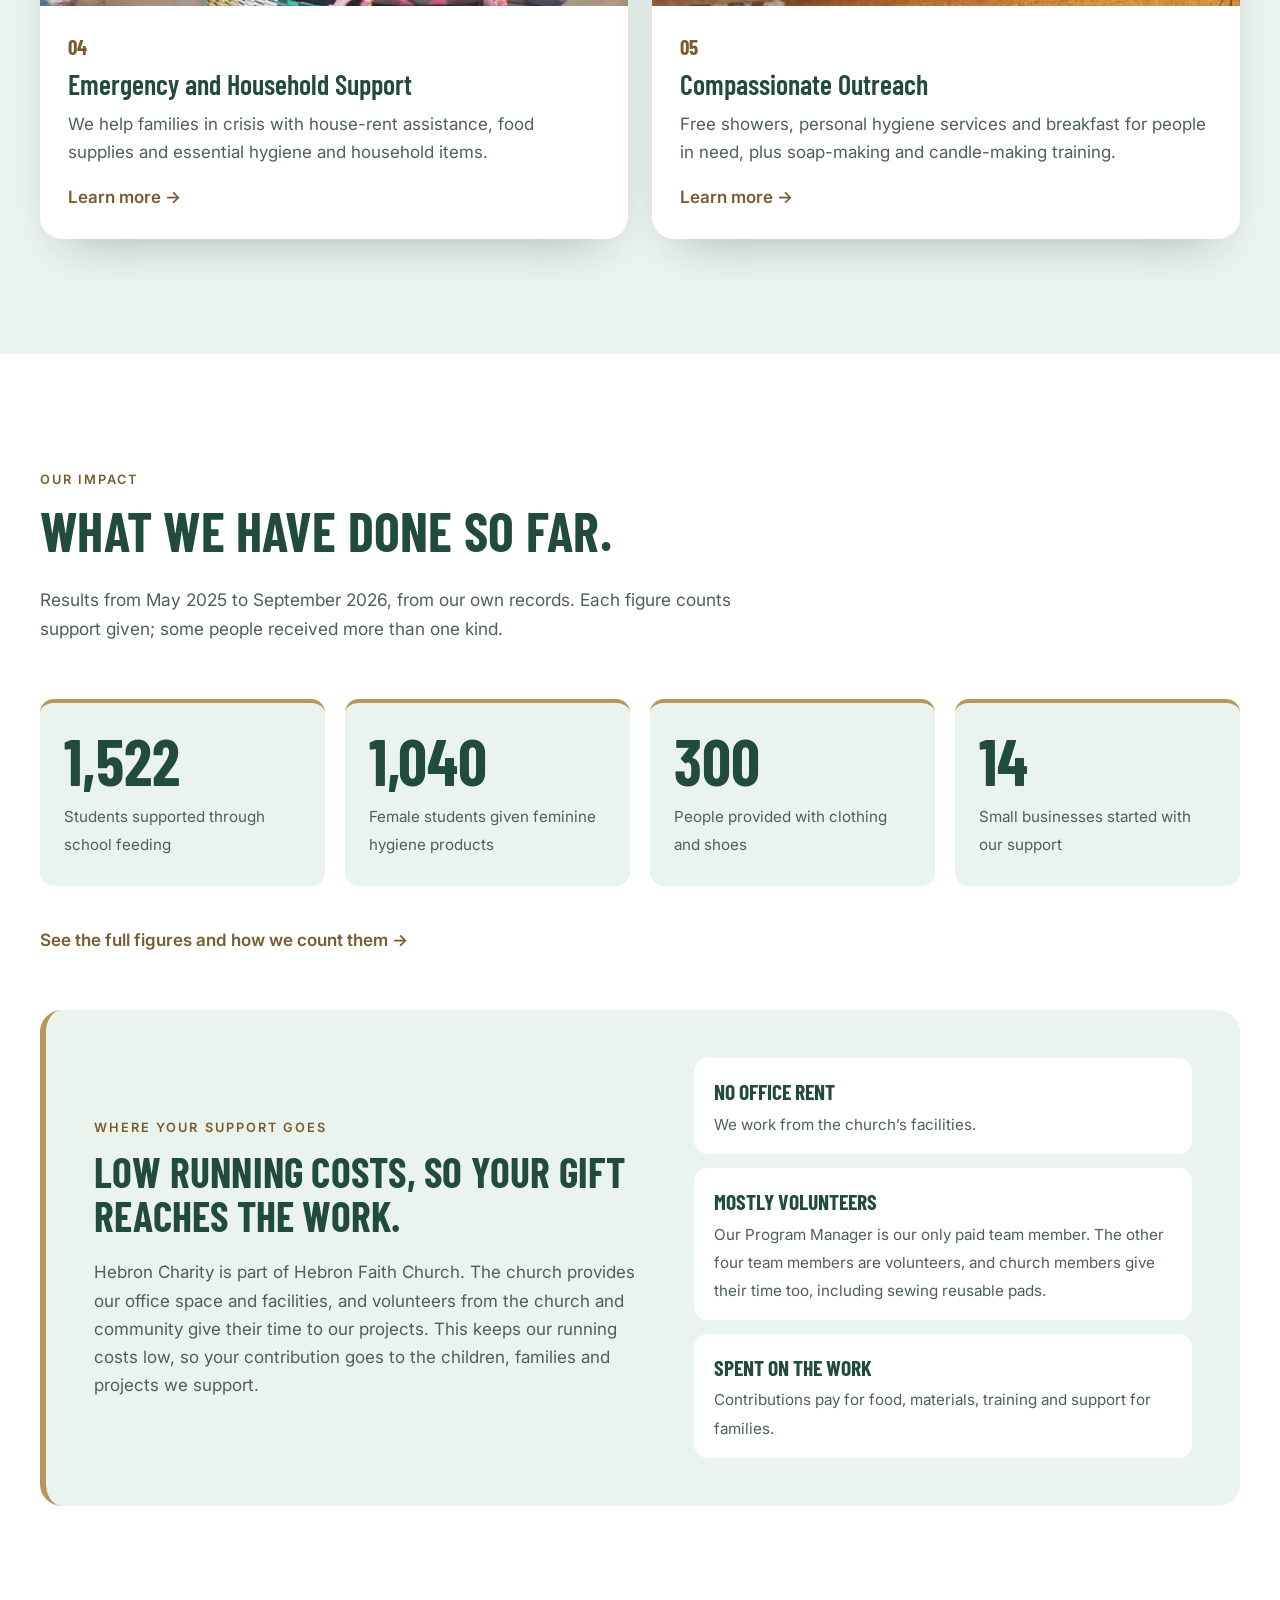
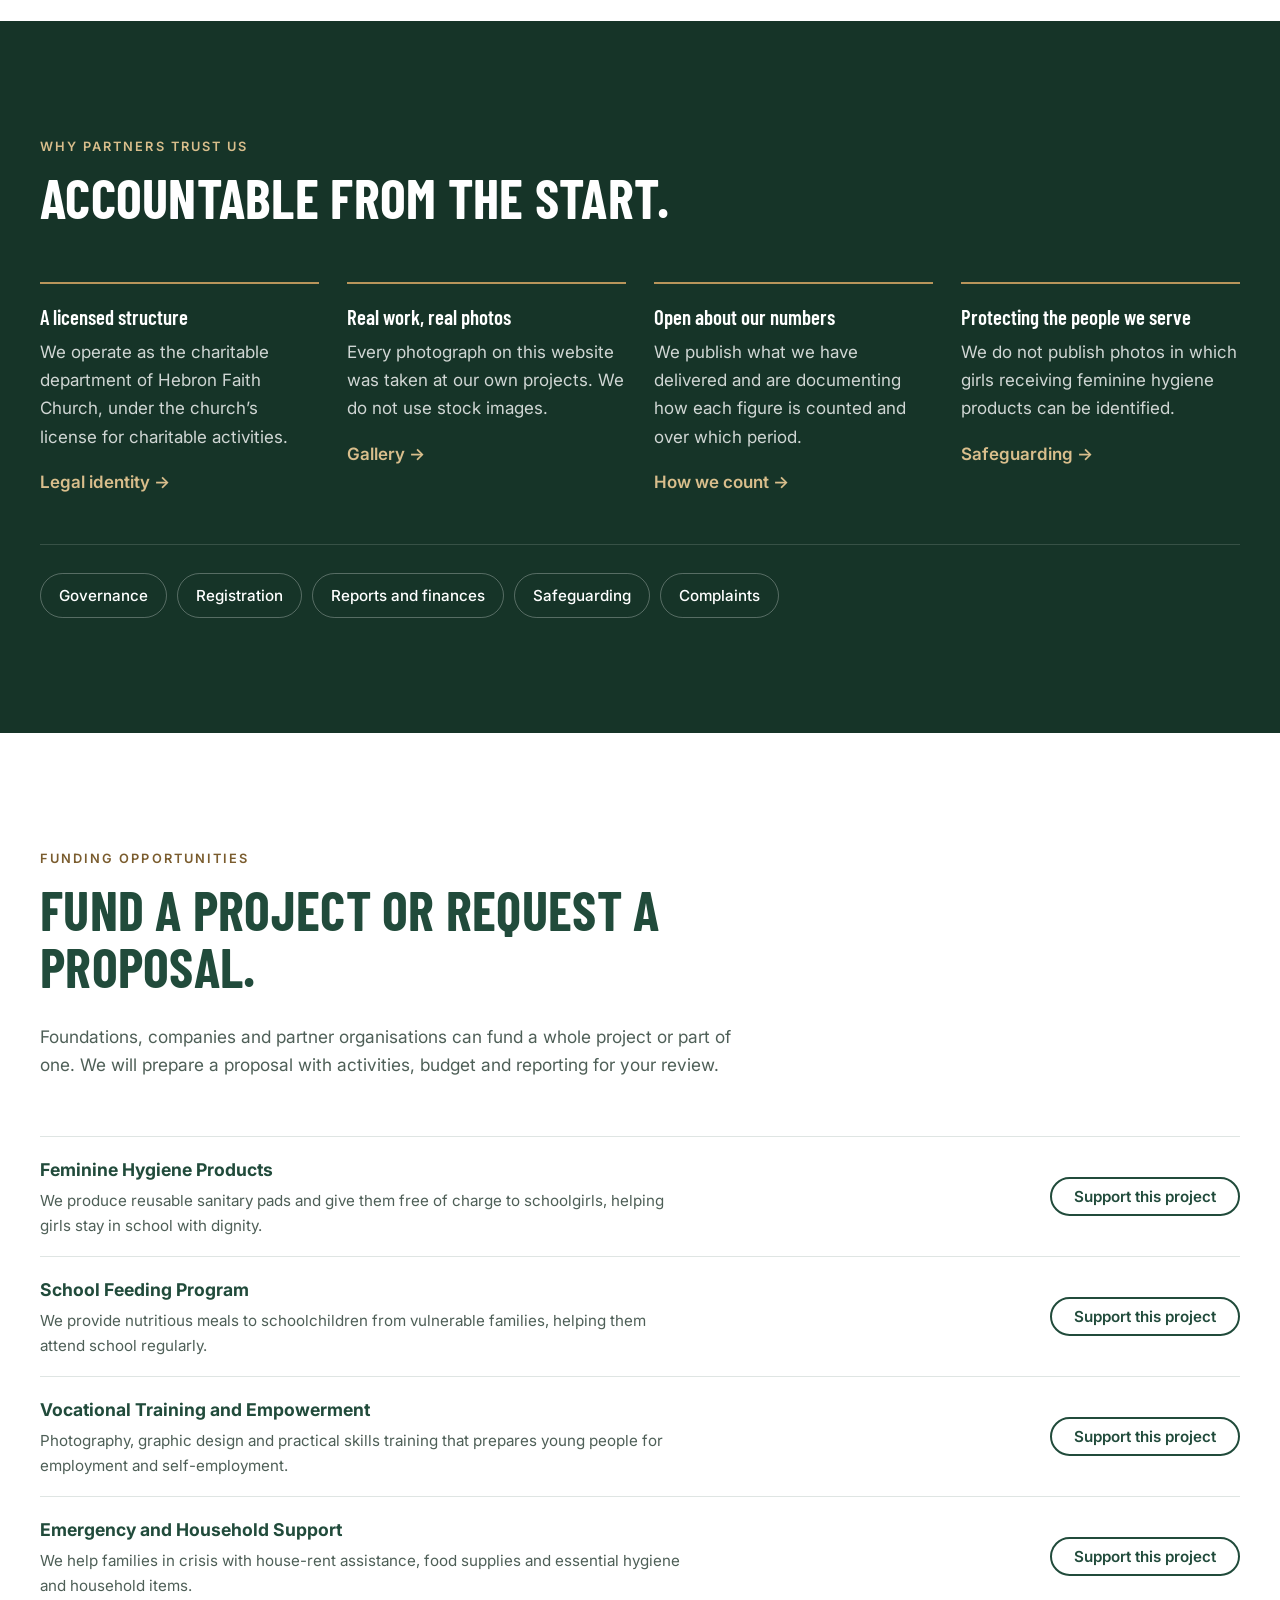
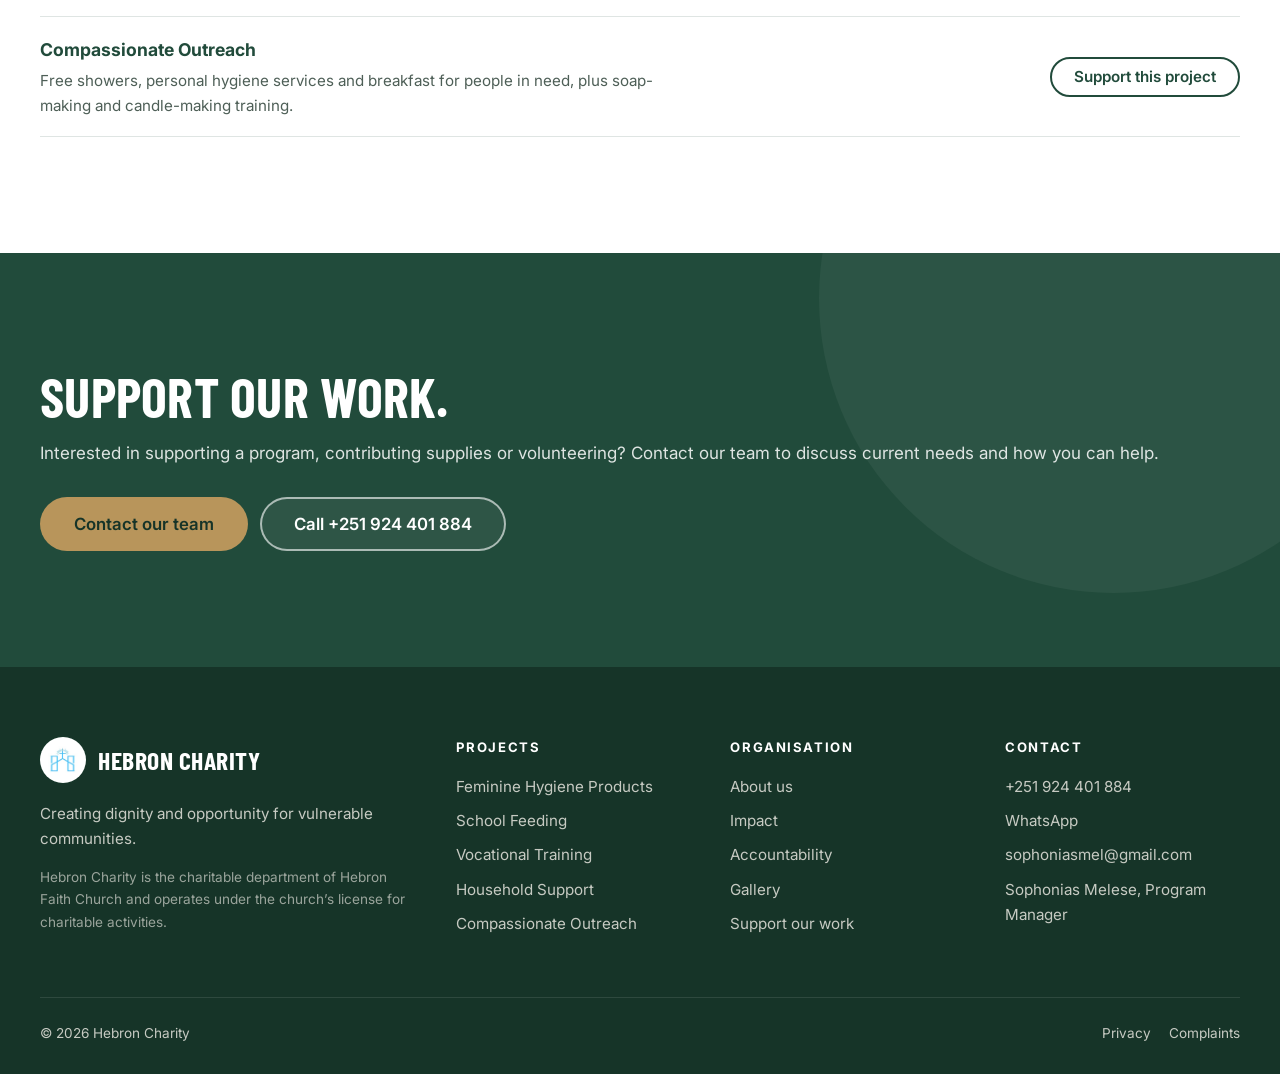
==== commit 4193f60b: "Explain low running costs: church facilities, mostly volunteer team Co-Authored-By: Claude Opus 5.5 " ====
--- a/index.html
+++ b/index.html
@@ -191,6 +191,18 @@
           <div class="stat reveal"><b>14</b><span>Small businesses started with our support</span></div>
         </div>
         <p class="reveal"><a class="text-link" href="/impact">See the full figures and how we count them →</a></p>
+        <div class="callout reveal">
+          <div class="callout-head">
+            <p class="eyebrow">Where your support goes</p>
+            <h2>Low running costs, so your gift reaches the work.</h2>
+            <p>Hebron Charity is part of Hebron Faith Church. The church provides our office space and facilities, and volunteers from the church and community give their time to our projects. This keeps our running costs low, so your contribution goes to the children, families and projects we support.</p>
+          </div>
+          <ul class="callout-points">
+            <li><b>No office rent</b><span>We work from the church’s facilities.</span></li>
+            <li><b>Mostly volunteers</b><span>Our Program Manager is our only paid team member. The other four team members are volunteers, and church members give their time too, including sewing reusable pads.</span></li>
+            <li><b>Spent on the work</b><span>Contributions pay for food, materials, training and support for families.</span></li>
+          </ul>
+        </div>
       </div>
     </section>
 
--- a/styles.css
+++ b/styles.css
@@ -172,6 +172,18 @@
 .contact-inner h2 { margin-bottom: .25em; max-width: 620px; }
 .contact-inner p { color: rgba(255, 255, 255, .85); margin: 0; }
 .contact-actions { display: flex; flex-wrap: wrap; gap: 12px; }
+
+/* ---------- Where your support goes ---------- */
+.callout { display: grid; grid-template-columns: 1.1fr 1fr; gap: clamp(28px, 4vw, 56px); align-items: center; margin-top: 56px; padding: clamp(28px, 4vw, 48px); background: var(--tint); border-radius: var(--radius-lg); border-left: 6px solid var(--accent); }
+.callout h2 { font-size: clamp(1.9rem, 3.4vw, 2.6rem); }
+.callout-head p:last-child { margin: 0; color: var(--ink-soft); }
+.callout-points { list-style: none; margin: 0; padding: 0; display: grid; gap: 14px; }
+.callout-points li { background: var(--white); border-radius: var(--radius); padding: 16px 20px; }
+.callout-points b { display: block; font-family: var(--font-display); font-size: 1.35rem; text-transform: uppercase; }
+.callout-points span { color: var(--ink-soft); font-size: .95rem; }
+.section-flush { padding-top: 0; }
+.section-flush .callout { margin-top: 0; }
+@media (max-width: 860px) { .callout { grid-template-columns: 1fr; } }
 
 /* ---------- Footer ---------- */
 .site-footer { background: var(--ink-deep); color: rgba(248,245,238,.78); padding: 70px 0 30px; font-size: .95rem; }
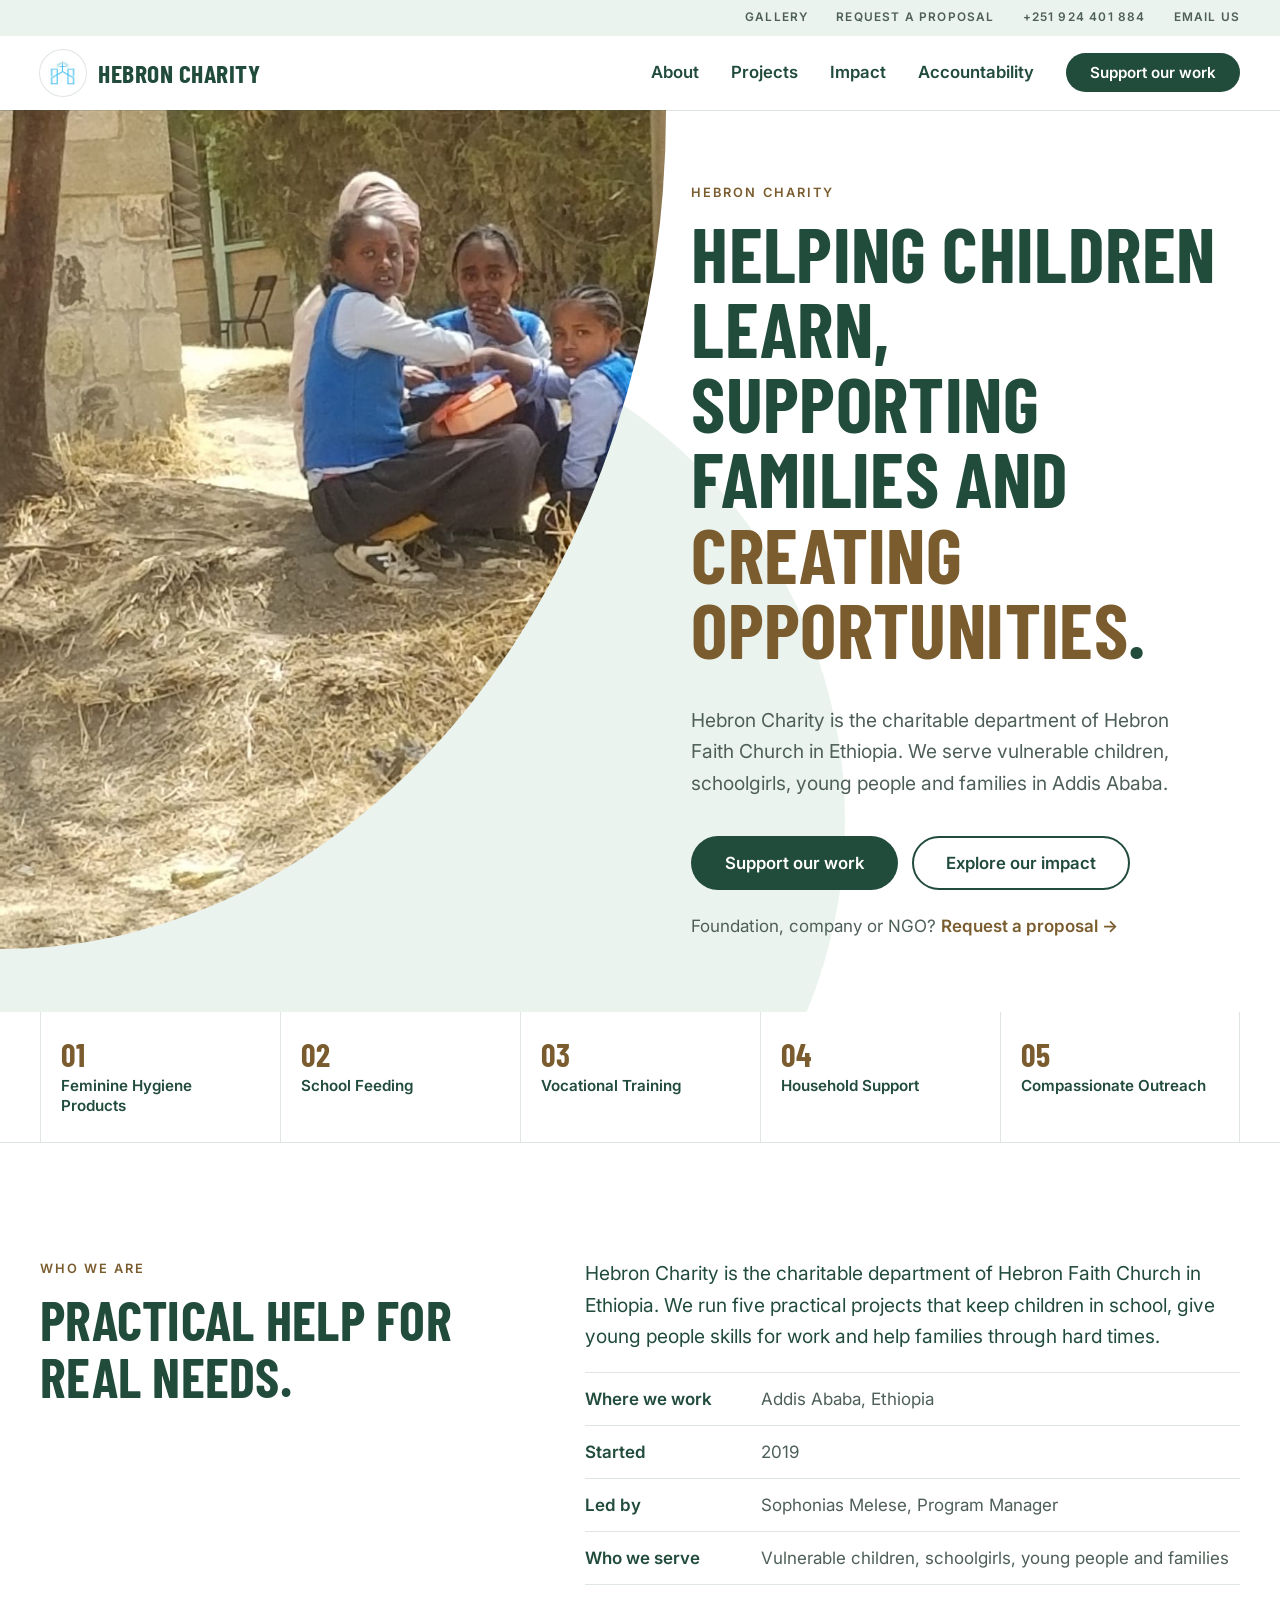
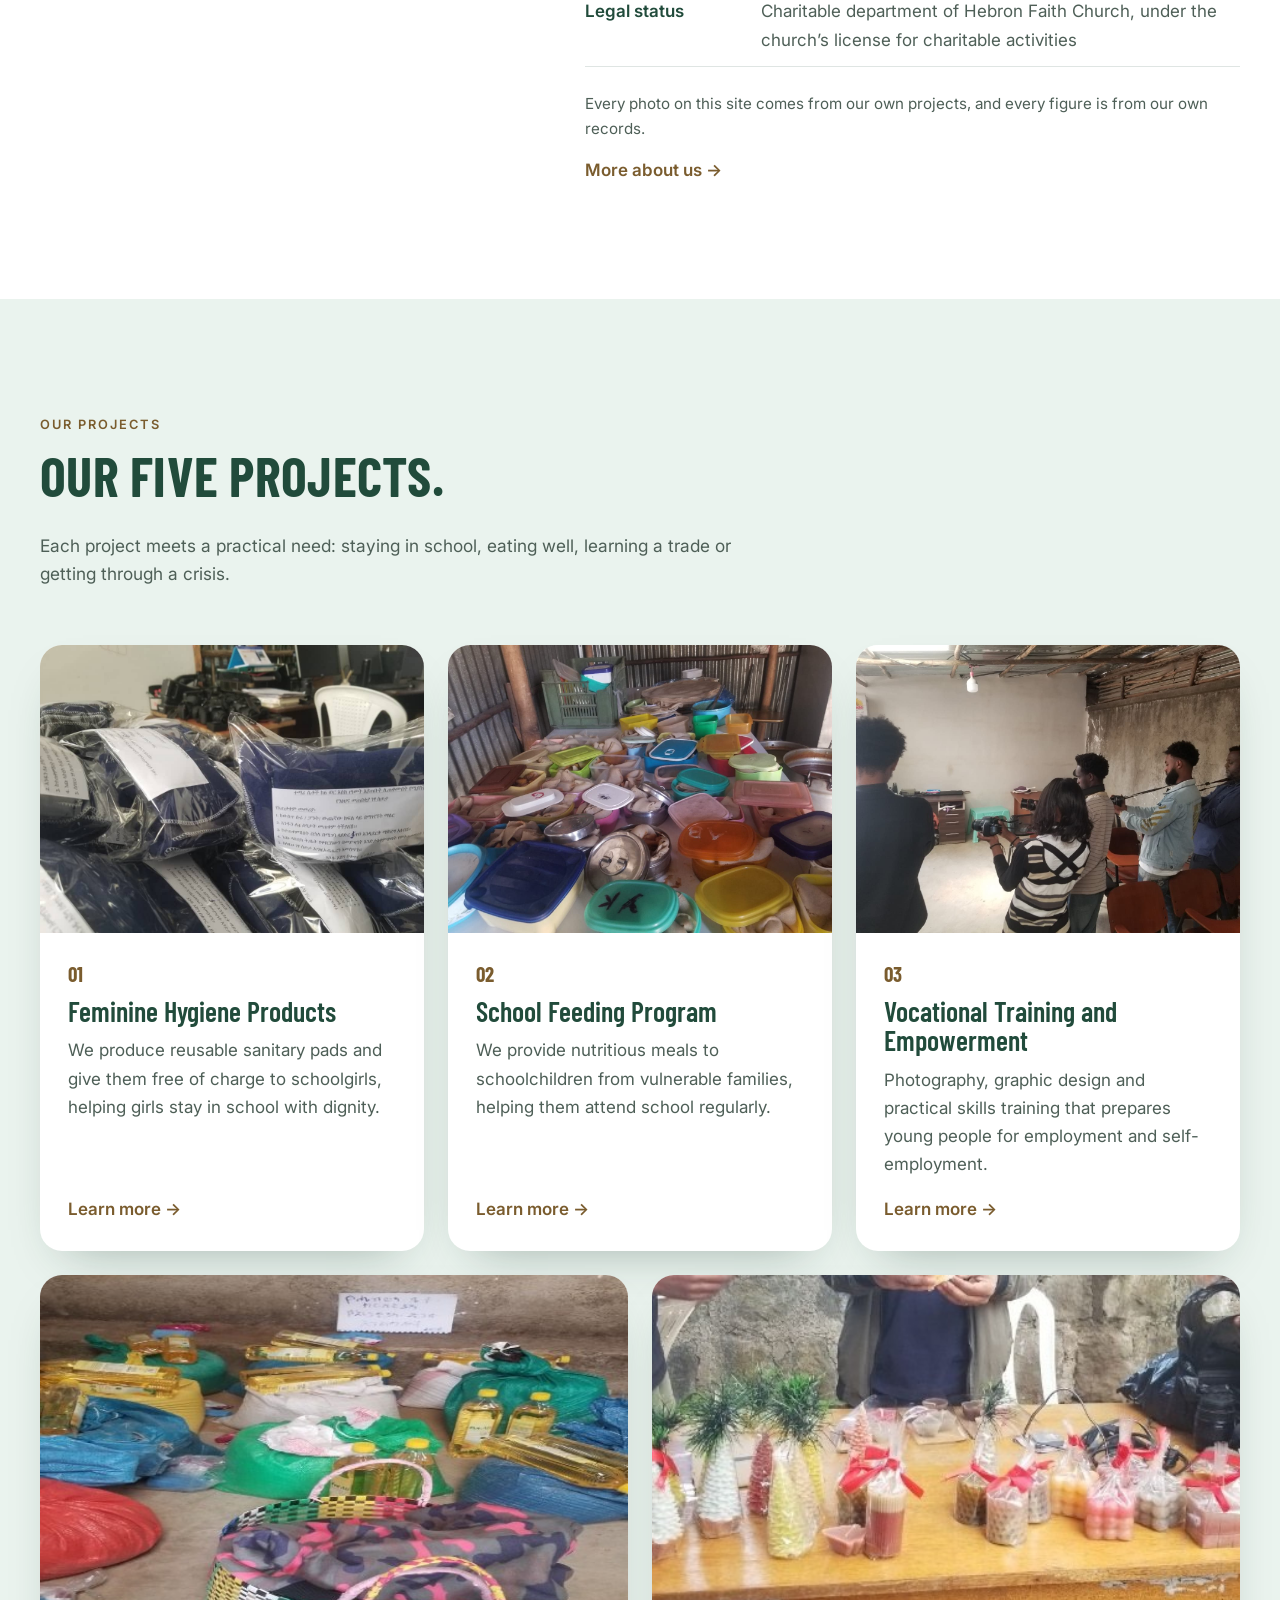
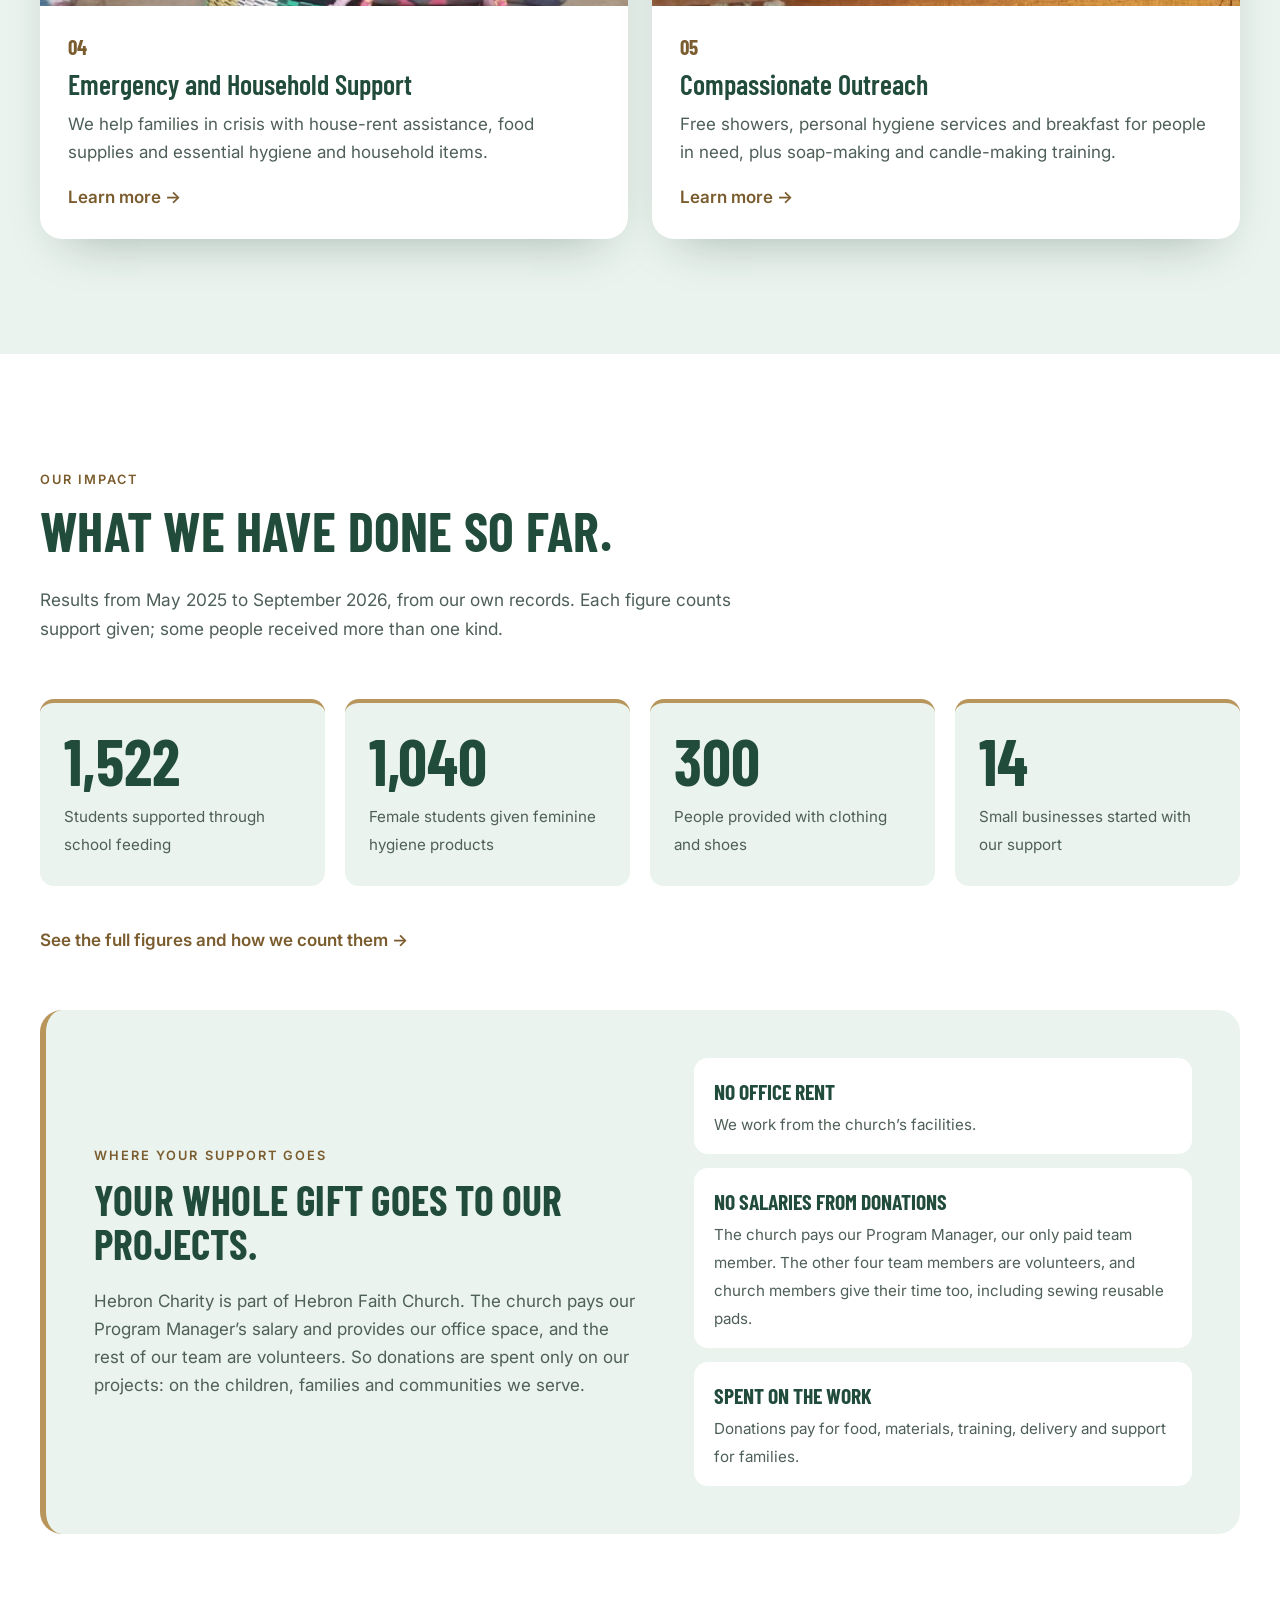
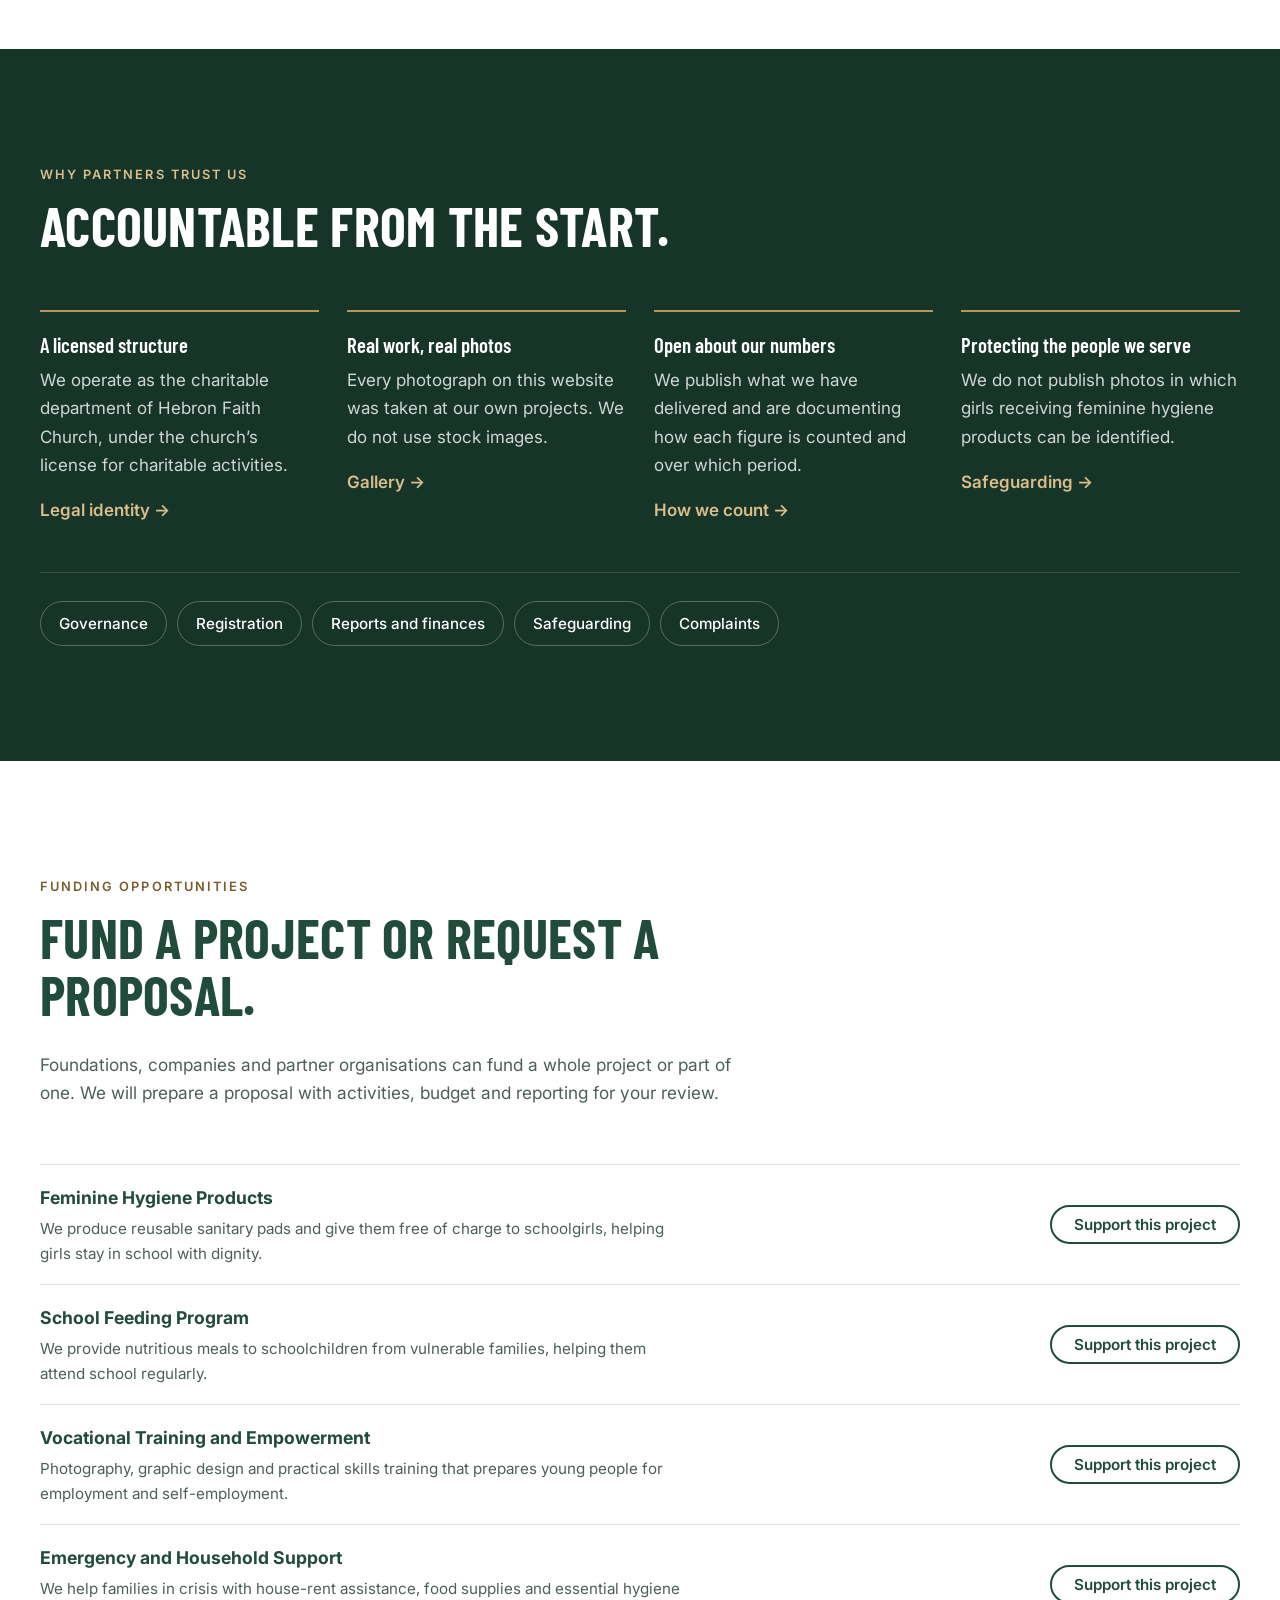
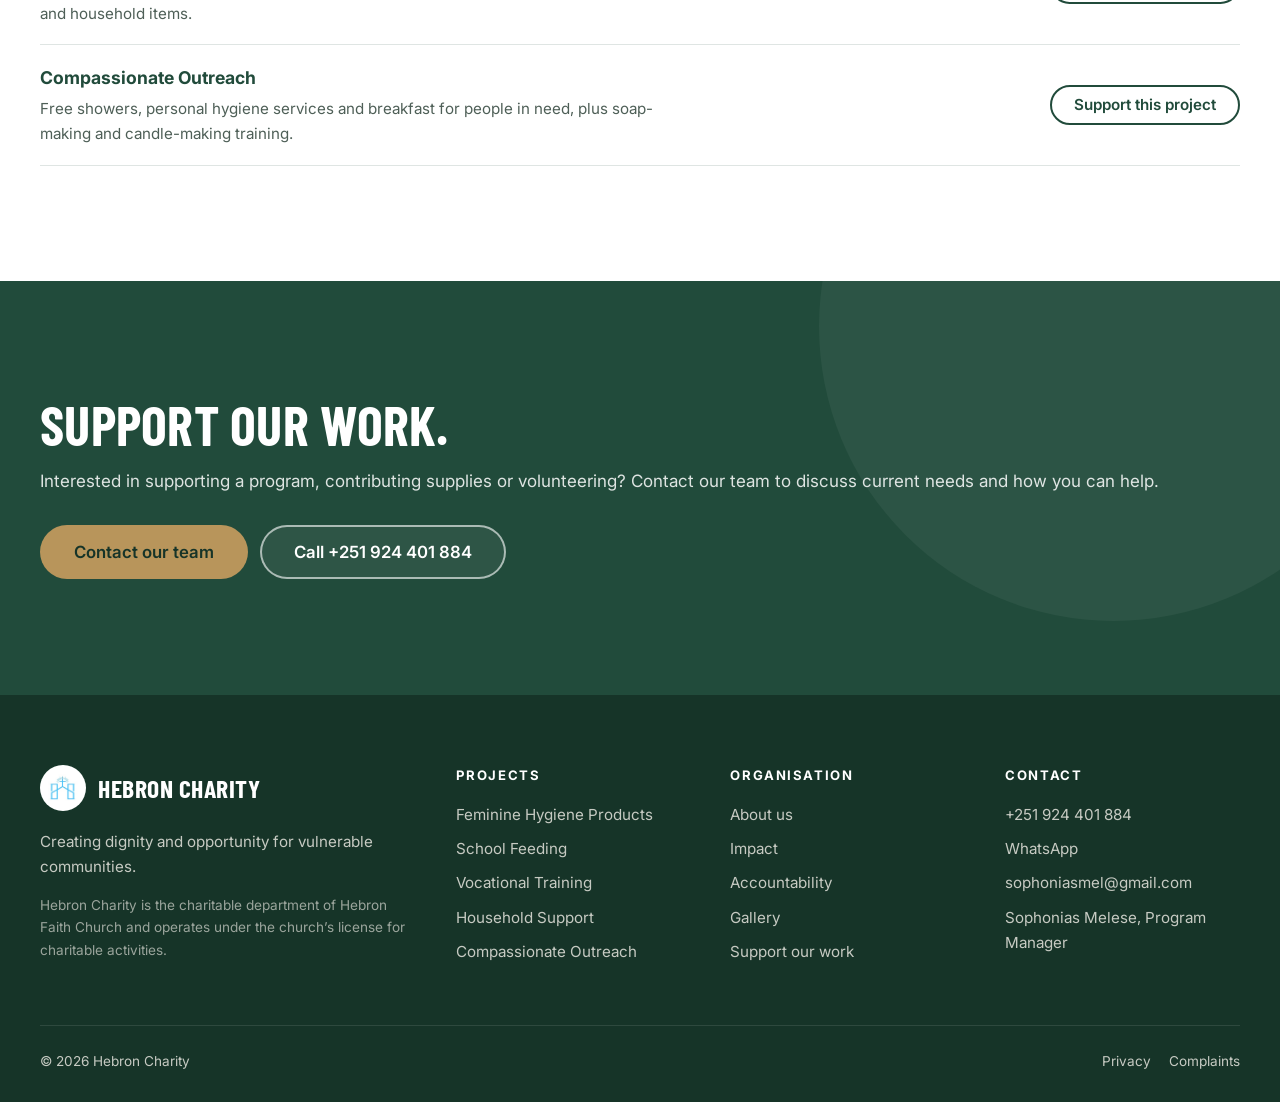
==== commit 8951d640: "Say donations go entirely to projects: church pays salary and office Co-Authored-By: Claude Opus 5.5" ====
--- a/index.html
+++ b/index.html
@@ -194,13 +194,13 @@
         <div class="callout reveal">
           <div class="callout-head">
             <p class="eyebrow">Where your support goes</p>
-            <h2>Low running costs, so your gift reaches the work.</h2>
-            <p>Hebron Charity is part of Hebron Faith Church. The church provides our office space and facilities, and volunteers from the church and community give their time to our projects. This keeps our running costs low, so your contribution goes to the children, families and projects we support.</p>
+            <h2>Your whole gift goes to our projects.</h2>
+            <p>Hebron Charity is part of Hebron Faith Church. The church pays our Program Manager’s salary and provides our office space, and the rest of our team are volunteers. So donations are spent only on our projects: on the children, families and communities we serve.</p>
           </div>
           <ul class="callout-points">
             <li><b>No office rent</b><span>We work from the church’s facilities.</span></li>
-            <li><b>Mostly volunteers</b><span>Our Program Manager is our only paid team member. The other four team members are volunteers, and church members give their time too, including sewing reusable pads.</span></li>
-            <li><b>Spent on the work</b><span>Contributions pay for food, materials, training and support for families.</span></li>
+            <li><b>No salaries from donations</b><span>The church pays our Program Manager, our only paid team member. The other four team members are volunteers, and church members give their time too, including sewing reusable pads.</span></li>
+            <li><b>Spent on the work</b><span>Donations pay for food, materials, training, delivery and support for families.</span></li>
           </ul>
         </div>
       </div>
